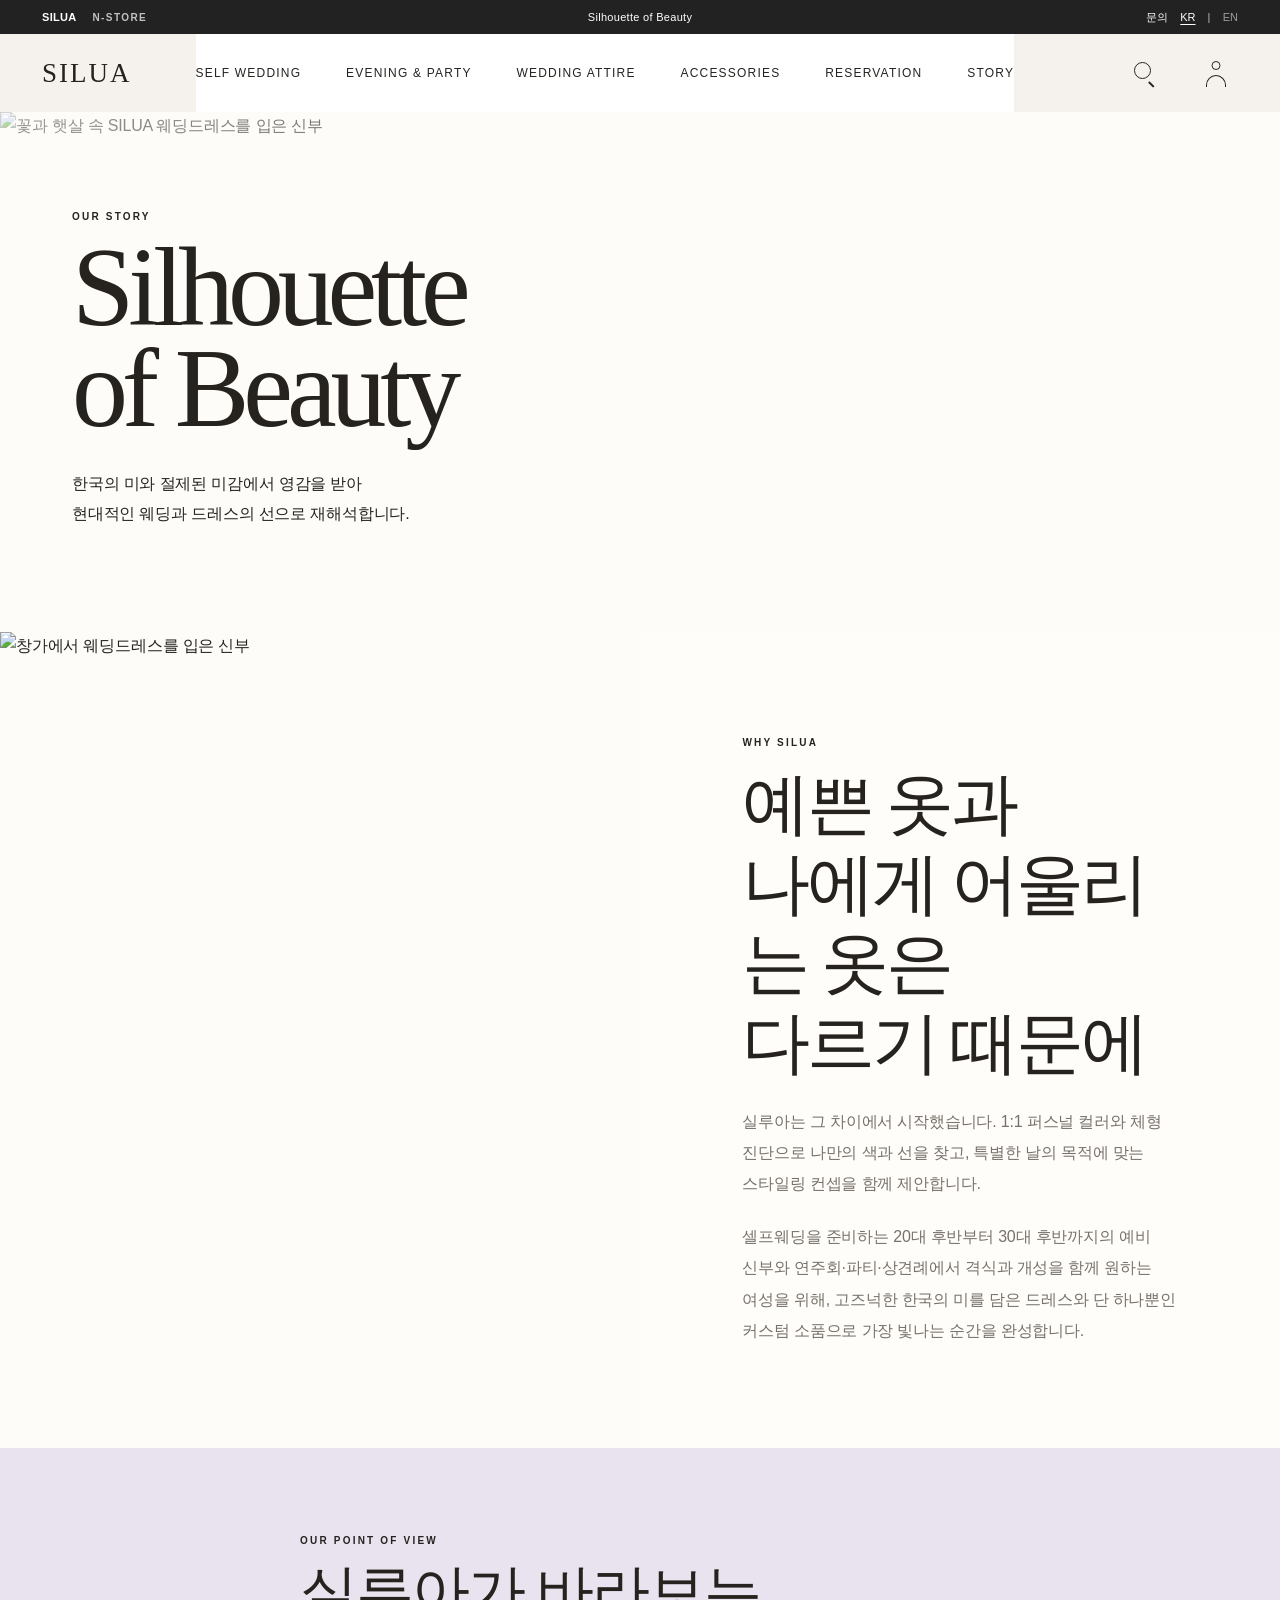
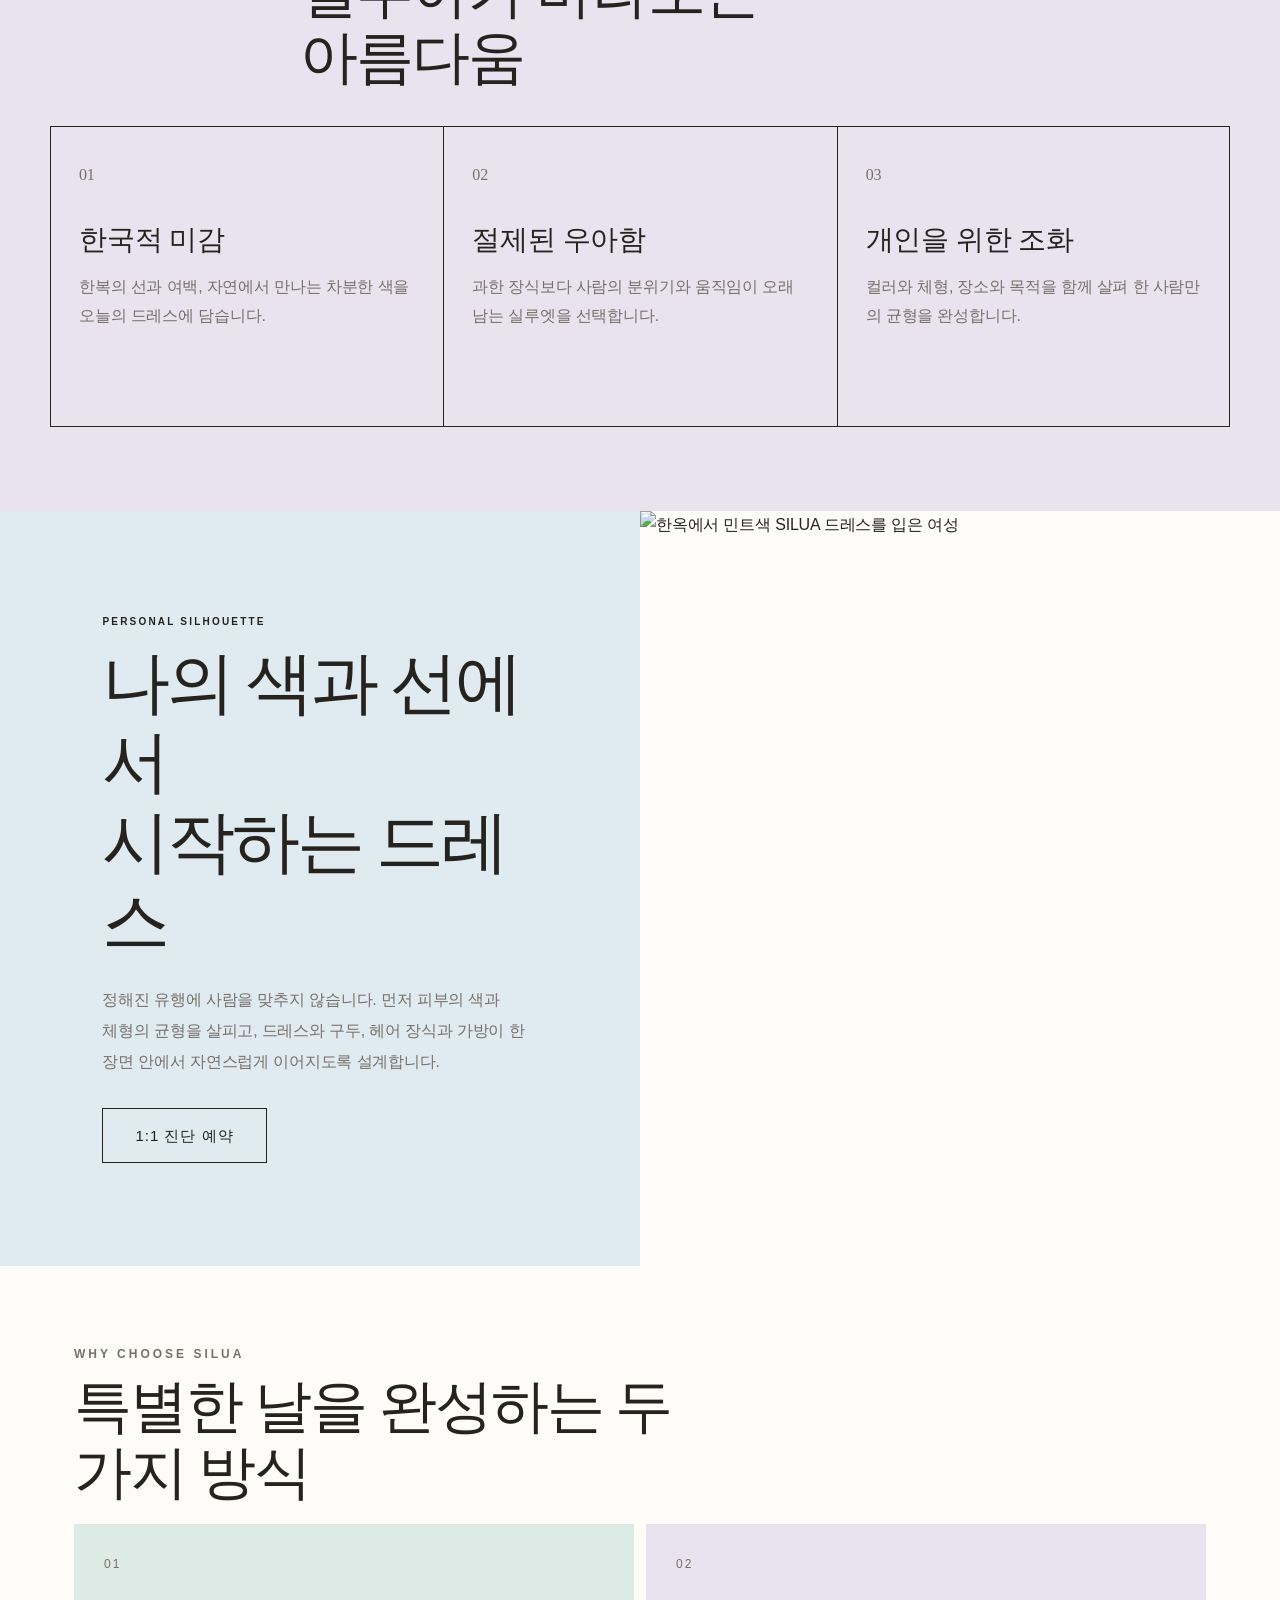
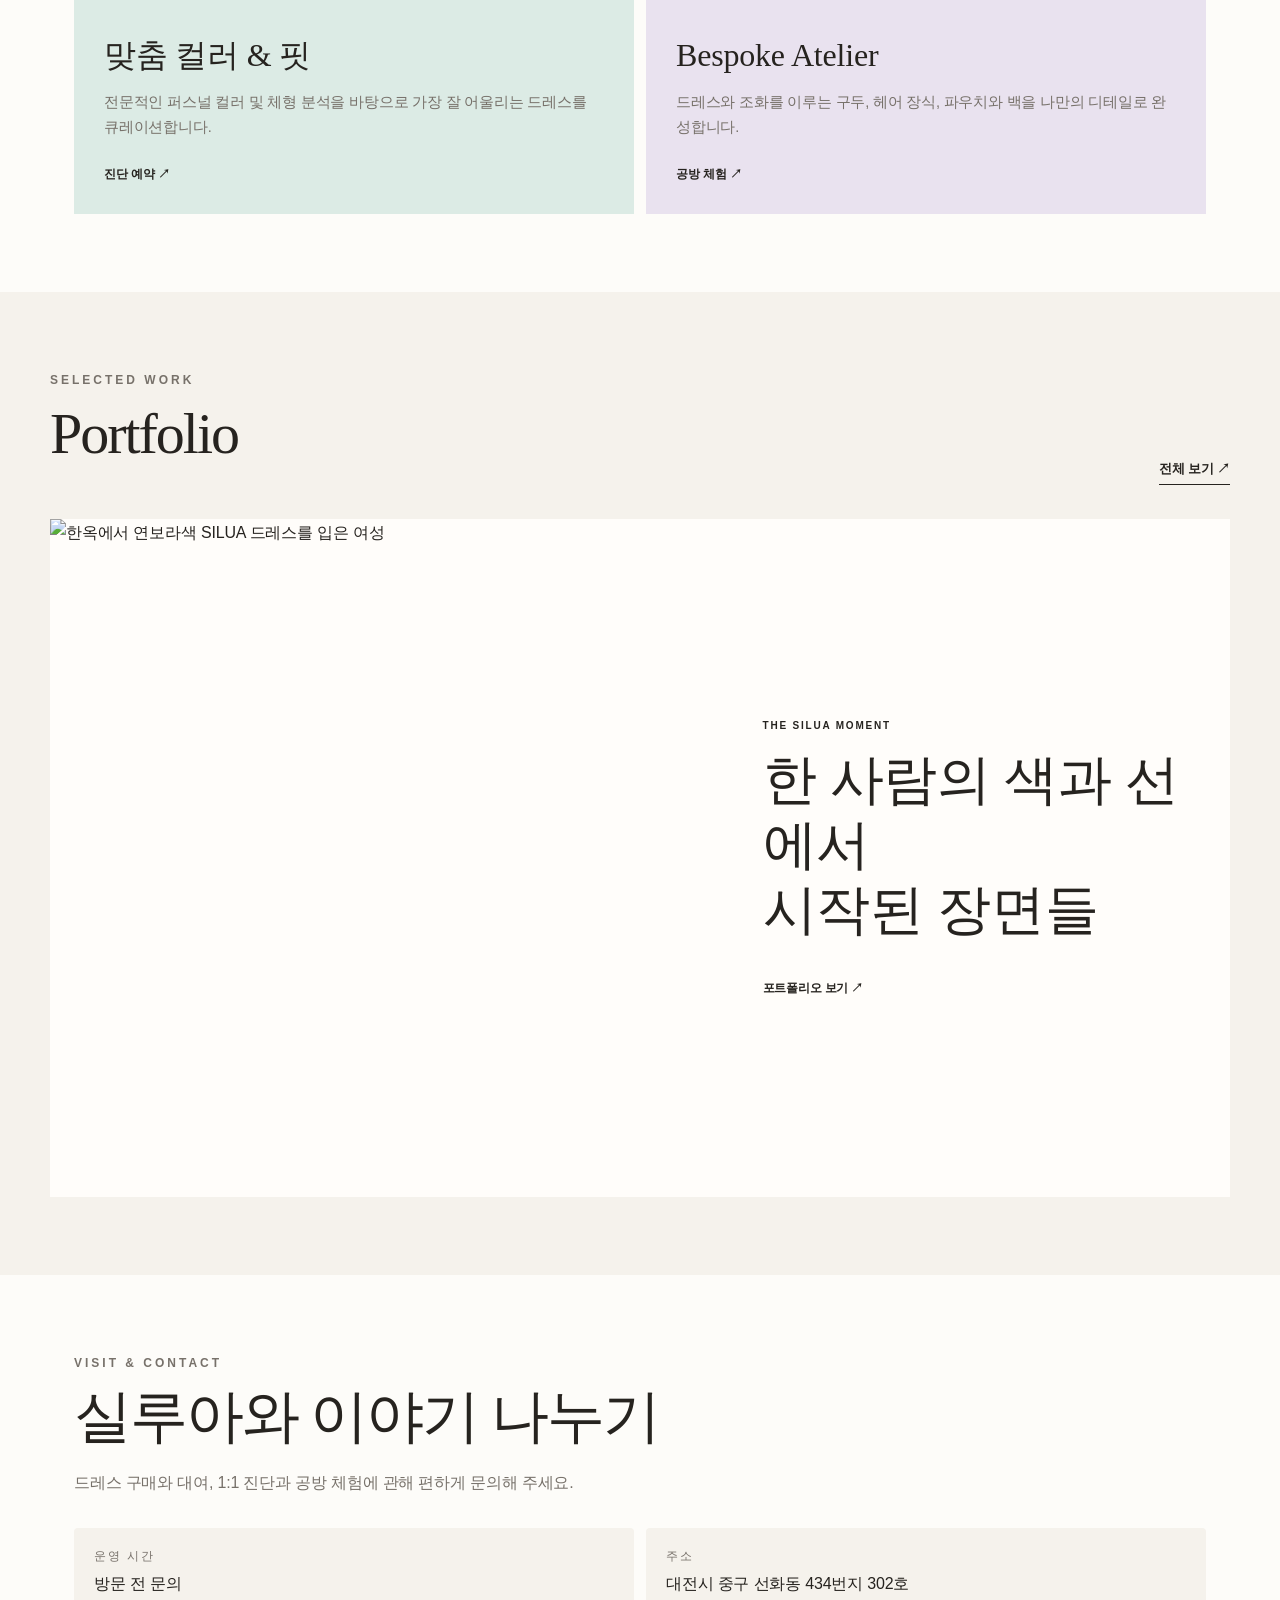
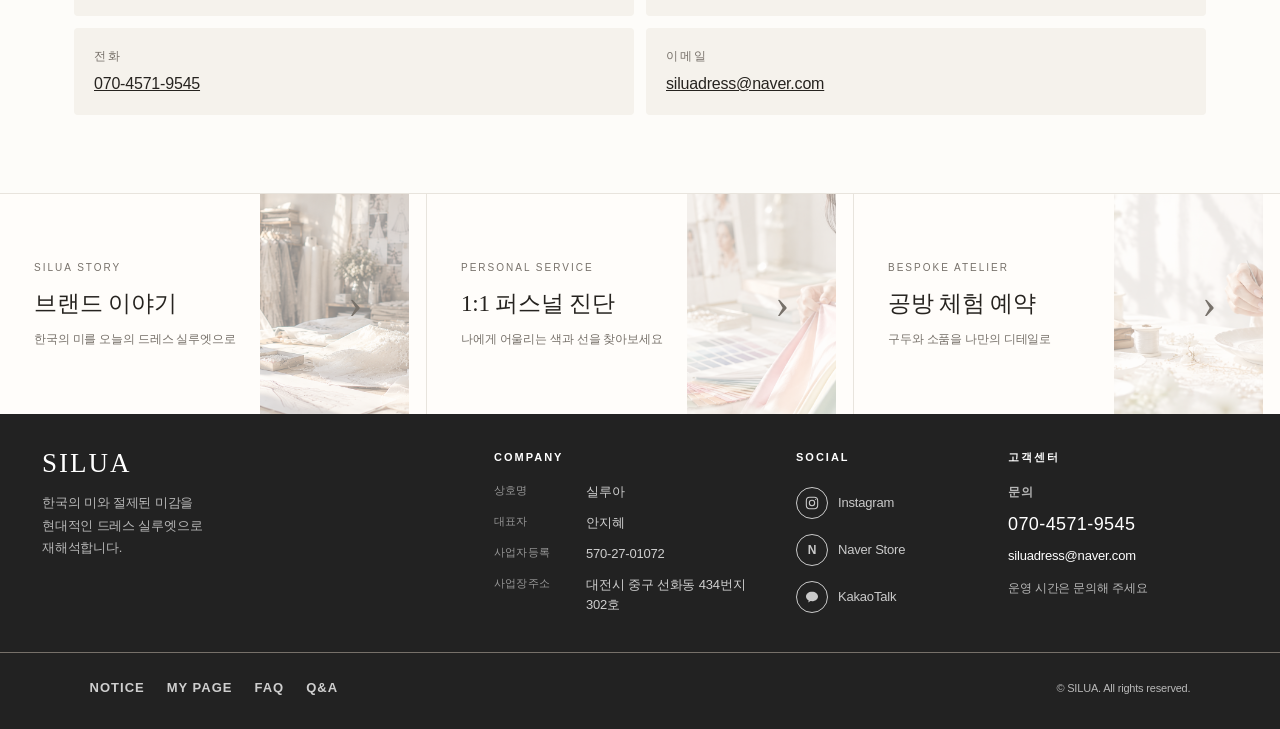
==== about.html @ fa82cbb5 "[정민지] 컬렉션 필터와 안내 이미지 추가" ====
<!DOCTYPE html>
<html lang="ko">
<head>
  <meta charset="UTF-8" />
  <meta name="viewport" content="width=device-width, initial-scale=1.0" />
  <title>브랜드 이야기 — SILUA</title>
  <meta name="description" content="한국의 미와 절제된 감각을 현대적 드레스 실루엣으로 재해석하는 SILUA의 이야기." />
  <link rel="icon" href="images/favicon.svg" type="image/svg+xml" />
  <link rel="stylesheet" href="style-renewal.css?v=20260918-collection-12" />
  <link rel="stylesheet" href="rich-content.css?v=20260826-rich-editor-1" />
</head>
<body class="about-page">
  <header class="site-header">
    <div class="top-header"><div class="brand-links"><span>SILUA</span><a href="https://smartstore.naver.com/silua" target="_blank" rel="noopener noreferrer" aria-label="SILUA 네이버 스마트스토어 새 창 열기">N-STORE</a></div><p class="top-notice">Silhouette of Beauty</p><div class="top-links"><a href="contact.html">NOTICE</a><button class="language-button" type="button" data-language="ko" aria-pressed="true">KR</button><span aria-hidden="true">|</span><button class="language-button" type="button" data-language="en" aria-pressed="false">EN</button></div></div>
    <nav class="gnb" aria-label="주요 메뉴"><button class="logo logo-menu-button" type="button" aria-label="홈으로 이동">SILUA</button><ul class="gnb-menu" id="primary-menu"><li><a href="products.html">COLLECTION</a></li><li><a href="about.html">STORY</a></li><li><a href="reservation.html#personal-color">PERSONAL FIT</a></li><li><a href="reservation.html#workshop">ATELIER</a></li><li><a href="portfolio.html">PORTFOLIO</a></li><li><a href="contact.html">CONTACT</a></li></ul><div class="gnb-icons"><button class="icon-button menu-button" type="button" aria-label="메뉴 열기" aria-controls="primary-menu" aria-expanded="false"><span></span><span></span><span></span></button><button class="icon-button user-button" type="button" aria-label="마이페이지"><span class="user-head"></span><span class="user-body"></span></button><button class="icon-button search-button" type="button" aria-label="제품 검색"><span></span></button></div></nav>
  </header>

  <main>
    <section class="about-hero">
      <img src="images/about-banner.webp" alt="꽃과 햇살 속 SILUA 웨딩드레스를 입은 신부" width="2068" height="760" fetchpriority="high" />
      <div class="about-hero-copy"><p class="eyebrow">OUR STORY</p><h1>Silhouette<br />of Beauty</h1><p>한국의 미와 절제된 미감에서 영감을 받아<br />현대적인 웨딩과 드레스의 선으로 재해석합니다.</p></div>
    </section>

    <section class="story-editorial story-origin">
      <figure><img src="images/about-story.webp" alt="창가에서 웨딩드레스를 입은 신부" width="1254" height="1254" /></figure>
      <div class="story-editorial-copy"><p class="eyebrow">WHY SILUA</p><h2>예쁜 옷과<br />나에게 어울리는 옷은<br />다르기 때문에</h2><p>실루아는 그 차이에서 시작했습니다. 1:1 퍼스널 컬러와 체형 진단으로 나만의 색과 선을 찾고, 특별한 날의 목적에 맞는 스타일링 컨셉을 함께 제안합니다.</p><p>셀프웨딩을 준비하는 20대 후반부터 30대 후반까지의 예비 신부와 연주회·파티·상견례에서 격식과 개성을 함께 원하는 여성을 위해, 고즈넉한 한국의 미를 담은 드레스와 단 하나뿐인 커스텀 소품으로 가장 빛나는 순간을 완성합니다.</p></div>
    </section>

    <section class="brand-values" aria-labelledby="values-title">
      <div class="section-heading"><p class="eyebrow">OUR POINT OF VIEW</p><h2 id="values-title">실루아가 바라보는 아름다움</h2></div>
      <div class="value-grid">
        <article><span>01</span><h3>한국적 미감</h3><p>한복의 선과 여백, 자연에서 만나는 차분한 색을 오늘의 드레스에 담습니다.</p></article>
        <article><span>02</span><h3>절제된 우아함</h3><p>과한 장식보다 사람의 분위기와 움직임이 오래 남는 실루엣을 선택합니다.</p></article>
        <article><span>03</span><h3>개인을 위한 조화</h3><p>컬러와 체형, 장소와 목적을 함께 살펴 한 사람만의 균형을 완성합니다.</p></article>
      </div>
    </section>

    <section class="story-editorial story-philosophy">
      <figure><img src="images/about-philosophy.webp" alt="한옥에서 민트색 SILUA 드레스를 입은 여성" width="1254" height="1254" /></figure>
      <div class="story-editorial-copy"><p class="eyebrow">PERSONAL SILHOUETTE</p><h2>나의 색과 선에서<br />시작하는 드레스</h2><p>정해진 유행에 사람을 맞추지 않습니다. 먼저 피부의 색과 체형의 균형을 살피고, 드레스와 구두, 헤어 장식과 가방이 한 장면 안에서 자연스럽게 이어지도록 설계합니다.</p><a class="btn ghost" href="reservation.html#personal-color">1:1 진단 예약</a></div>
    </section>

    <section class="section story-strengths" id="brand-strengths">
      <div class="section-heading"><p class="eyebrow">WHY CHOOSE SILUA</p><h2>특별한 날을 완성하는 두 가지 방식</h2></div>
      <div class="features">
        <a class="feature" href="reservation.html#personal-color"><p class="num">01</p><h3>맞춤 컬러 &amp; 핏</h3><p>전문적인 퍼스널 컬러 및 체형 분석을 바탕으로 가장 잘 어울리는 드레스를 큐레이션합니다.</p><span>진단 예약 ↗</span></a>
        <a class="feature" href="reservation.html#workshop"><p class="num">02</p><h3>Bespoke Atelier</h3><p>드레스와 조화를 이루는 구두, 헤어 장식, 파우치와 백을 나만의 디테일로 완성합니다.</p><span>공방 체험 ↗</span></a>
      </div>
    </section>

    <section class="section story-portfolio">
      <div class="section-heading inline-heading"><div><p class="eyebrow">SELECTED WORK</p><h2>Portfolio</h2></div><a class="line-link" href="portfolio.html">전체 보기 ↗</a></div>
      <a class="portfolio-teaser" href="portfolio.html"><figure><img src="images/about-keywords.webp" alt="한옥에서 연보라색 SILUA 드레스를 입은 여성" width="1254" height="1254" /></figure><div><p>THE SILUA MOMENT</p><h3>한 사람의 색과 선에서<br />시작된 장면들</h3><span>포트폴리오 보기 ↗</span></div></a>
    </section>

    <section class="section story-contact">
      <div class="section-heading"><p class="eyebrow">VISIT &amp; CONTACT</p><h2>실루아와 이야기 나누기</h2><p>드레스 구매와 대여, 1:1 진단과 공방 체험에 관해 편하게 문의해 주세요.</p></div>
      <div class="contact-list">
        <div class="contact-item story-hours"><p class="label">운영 시간</p><p class="value">방문 전 문의</p></div>
        <div class="contact-item story-address"><p class="label">주소</p><p class="value">대전시 중구 선화동 434번지 302호</p></div>
        <div class="contact-item story-phone"><p class="label">전화</p><p class="value"><a href="tel:07045719545">070-4571-9545</a></p></div>
        <div class="contact-item story-email"><p class="label">이메일</p><p class="value"><a href="mailto:siluadress@naver.com">siluadress@naver.com</a></p></div>
      </div>
    </section>
  </main>

  <footer class="footer" id="site-footer">
    <nav class="footer-banners" aria-label="빠른 안내"><a class="footer-banner" href="about.html"><span class="footer-banner-label">SILUA STORY</span><strong>브랜드 이야기</strong><span class="footer-banner-copy">한국의 미를 오늘의 드레스 실루엣으로</span></a><a class="footer-banner" href="reservation.html#personal-color"><span class="footer-banner-label">PERSONAL SERVICE</span><strong>1:1 퍼스널 진단</strong><span class="footer-banner-copy">나에게 어울리는 색과 선을 찾아보세요</span></a><a class="footer-banner" href="reservation.html#workshop"><span class="footer-banner-label">BESPOKE ATELIER</span><strong>공방 체험 예약</strong><span class="footer-banner-copy">구두와 소품을 나만의 디테일로</span></a></nav>
    <div class="footer-main"><div class="footer-brand"><p class="logo">SILUA</p><p class="footer-tagline">한국의 미와 절제된 미감을 현대적인 드레스 실루엣으로 재해석합니다.</p><div class="footer-socials"><a href="https://www.instagram.com/siluadress_official/" target="_blank" rel="noopener noreferrer"><span class="footer-social-icon">IG</span><span>@siluadress_official</span></a><a href="contact.html"><span class="footer-social-icon">K</span><span>KakaoTalk</span></a></div></div><div class="footer-customer"><h2>고객센터</h2><p class="footer-customer-title">문의</p><a class="footer-phone" href="tel:07045719545">070-4571-9545</a><a class="footer-email" href="mailto:siluadress@naver.com">siluadress@naver.com</a><p class="footer-hours">운영 시간은 문의해 주세요</p></div><div class="footer-company"><h2>COMPANY</h2><p class="biz">상호명: 실루아 · 대표자: 안지혜<br />사업자등록: 570-27-01072 · 사업장주소: 대전시 중구 선화동 434번지 302호</p></div></div>
    <div class="footer-bottom"><p>© SILUA. All rights reserved.</p></div>
  </footer>

  <script src="script-renewal.js?v=20260918-collection-12"></script>
</body>
</html>
---- style-renewal.css ----
/* ==========================================================
   ★ 브랜드 디자인 토큰 — 여기 값만 바꾸면 사이트 전체 톤이 바뀝니다
   (예: RE:STITCH → --bg:#F7F4EE; --ink:#111; --accent:#0E5A5A;)
   ========================================================== */
:root {
  --bg: #fdfcf9;        /* 따뜻한 아이보리 페이지 배경 */
  --surface: #f5f2ec;   /* 기존 콘셉트의 크림 아이보리 */
  --ink: #26231f;       /* 짙은 웜 차콜 */
  --ink-soft: #77716a;  /* 따뜻한 회갈색 보조 글자 */
  --accent: #26231f;    /* 기존 차콜 버튼·포인트 */
  --line: #e8e4dd;      /* 아이보리 계열 테두리 */
  --header-dark: #222;
  --header-light: #fff;
  --header-glass: rgba(245, 242, 236, .82);
  --header-hover: #9c7770;
  --hero-overlay: rgba(253, 252, 249, .54);
  --control-surface: rgba(38, 35, 31, .32);
  --control-muted: rgba(255, 255, 255, .48);
  --control-active: #fff;
  --mint: #dcebe5;
  --mint-deep: #bfd6cd;
  --lilac: #e9e2ef;
  --sky: #dfeaf1;
  --cream: #f3eee4;
  --blush: #eee2e2;
  --paper: #fffdfa;
  --shadow: rgba(38, 35, 31, .12);
  --font-main: "Pretendard", -apple-system, "Apple SD Gothic Neo", "Noto Sans KR", sans-serif;
  --font-display: Georgia, "Times New Roman", serif;

  --radius: 4px;
  --maxw: 1180px;
}

/* ===== 기본값 (모바일 우선 — 기본이 휴대폰 화면) ===== */
* { margin: 0; padding: 0; box-sizing: border-box; }
html { scroll-behavior: smooth; -webkit-text-size-adjust: 100%; }
body { overflow-x: clip; font-family: var(--font-main); color: var(--ink); background: var(--bg); line-height: 1.7; }
img { max-width: 100%; display: block; }
a { color: inherit; }
.sr-only { position: absolute; width: 1px; height: 1px; overflow: hidden; margin: -1px; padding: 0; border: 0; clip: rect(0, 0, 0, 0); white-space: nowrap; }

/* ===== 새 상단 메뉴 (모바일 우선) ===== */
.site-header { position: sticky; top: 0; z-index: 1000; width: 100%; background: transparent; }
.top-header { position: relative; height: 34px; padding: 0 20px; display: flex; align-items: center; justify-content: space-between; background: var(--header-dark); color: var(--header-light); font-size: 11px; letter-spacing: .3px; }
.brand-links,
.top-links { display: flex; align-items: center; }
.brand-links { gap: 16px; }
.brand-links,
.top-links { position: relative; z-index: 1; }
.top-notice { position: absolute; left: 50%; width: 34%; overflow: hidden; margin: 0; font-size: 9px; text-align: center; text-overflow: ellipsis; white-space: nowrap; transform: translateX(-50%); }
.brand-links span,
.brand-links a { display: inline-flex; align-items: center; font-weight: 600; }
.brand-links span { min-height: 34px; cursor: default; user-select: none; }
.brand-links a { min-height: 34px; padding: 0; border: 0; font-size: 10px; letter-spacing: 1.4px; text-decoration: none; opacity: .72; transition: opacity .2s ease; }
.brand-links a:hover,
.brand-links a:focus-visible { opacity: 1; }
.top-links { gap: 12px; }
.top-links a,
.language-button { transition: opacity .2s ease; }
.top-links a { text-decoration: none; }
.top-links a:hover,
.language-button:hover { opacity: .6; }
.top-links span { opacity: .7; }
.language-button { padding: 4px 0; border: 0; background: transparent; color: inherit; font: inherit; cursor: pointer; opacity: .55; }
.language-button[aria-pressed="true"] { opacity: 1; text-decoration: underline; text-underline-offset: 3px; }
.gnb { position: relative; height: 70px; padding: 0 20px; display: flex; align-items: center; background: var(--header-glass); border-bottom: 0; }
.logo { flex-shrink: 0; color: var(--ink); font-family: var(--font-display); font-size: 24px; font-weight: 500; letter-spacing: 2px; text-decoration: none; }
.logo-menu-button { padding: 0; border: 0; background: transparent; cursor: pointer; }
.gnb-menu { display: none; position: absolute; top: 100%; left: 0; right: 0; max-height: calc(100dvh - 104px); overflow-y: auto; margin: 0; padding: 8px 20px 18px; flex-direction: column; background: var(--header-light); border-bottom: 1px solid var(--line); list-style: none; }
.gnb-menu.open { display: flex; }
.gnb-menu li { white-space: nowrap; }
.gnb-menu a { display: flex; min-height: 44px; align-items: center; border-top: 1px solid var(--line); color: var(--ink); font-size: 12px; letter-spacing: 1.2px; text-decoration: none; }
.gnb-submenu { margin: 0; padding: 0 0 10px 16px; list-style: none; }
.gnb-submenu a { min-height: 38px; border-top: 0; color: var(--ink-soft); font-size: 11px; }
.gnb-submenu-section { margin-top: 5px; color: var(--ink); font-size: 11px; font-weight: 600; }
.gnb-submenu-section > a { color: var(--ink); font-weight: 600; }
.gnb-submenu-detail a { min-height: 32px; padding-left: 12px; font-size: 10px; }
.gnb-icons { flex-shrink: 0; margin-left: auto; display: flex; align-items: center; gap: 4px; }
.icon-button { position: relative; display: block; width: 44px; height: 44px; padding: 0; border: 0; background: transparent; color: var(--ink); cursor: pointer; }
.search-button { order: 1; }
.user-button { order: 2; }
.menu-button { order: 3; }
.menu-button { display: flex; flex-direction: column; justify-content: center; align-items: center; gap: 5px; }
.menu-button span { display: block; width: 27px; height: 1.5px; background: var(--ink); }
.user-button::before { content: ""; position: absolute; inset: 4px; border-radius: 50%; background: var(--surface); opacity: 0; transform: scale(.72); transition: opacity .25s ease, transform .25s ease; }
.user-button:hover::before,
.user-button:focus-visible::before { opacity: 1; transform: scale(1); }
.user-head { position: absolute; top: 10px; left: 50%; z-index: 1; width: 9px; height: 9px; transform: translateX(-50%); border: 1.5px solid var(--ink); border-radius: 50%; }
.user-body { position: absolute; bottom: 8px; left: 50%; z-index: 1; width: 20px; height: 12px; transform: translateX(-50%); border: 1.5px solid var(--ink); border-bottom: 0; border-radius: 12px 12px 0 0; }
.search-button span { position: absolute; top: 11px; left: 10px; width: 17px; height: 17px; border: 1.5px solid var(--ink); border-radius: 50%; }
.search-button span::after { content: ""; position: absolute; right: -6px; bottom: -4px; width: 7px; height: 1.5px; background: var(--ink); transform: rotate(45deg); transform-origin: left center; }

/* ===== 전체 제품 검색 ===== */
.search-dialog { width: min(100%, 720px); height: 100dvh; max-height: none; margin: 0 0 0 auto; padding: 0; border: 0; background: var(--bg); color: var(--ink); }
.search-dialog::backdrop { background: var(--control-surface); backdrop-filter: blur(4px); }
.search-dialog-card { min-height: 100%; padding: 28px 22px 42px; }
.search-dialog-header { display: flex; align-items: flex-start; justify-content: space-between; gap: 20px; }
.search-dialog-header p { color: var(--ink-soft); font-size: 10px; letter-spacing: 2px; }
.search-dialog-header h2 { margin-top: 3px; font-family: var(--font-display); font-size: 29px; font-weight: 500; }
.search-dialog-close { display: grid; width: 44px; height: 44px; padding: 0; border: 1px solid var(--line); border-radius: 50%; background: transparent; color: var(--ink); font-size: 28px; cursor: pointer; place-items: center; }
.search-field { position: relative; display: block; margin-top: 34px; }
.search-field input { width: 100%; height: 58px; padding: 0 52px 0 2px; border: 0; border-bottom: 1px solid var(--ink); outline: 0; background: transparent; color: var(--ink); font: inherit; font-size: 16px; }
.search-field > span:last-child { position: absolute; top: 17px; right: 12px; width: 18px; height: 18px; border: 1.5px solid var(--ink); border-radius: 50%; pointer-events: none; }
.search-field > span:last-child::after { content: ""; position: absolute; right: -6px; bottom: -4px; width: 7px; height: 1.5px; background: var(--ink); transform: rotate(45deg); transform-origin: left center; }
.search-status { margin-top: 18px; color: var(--ink-soft); font-size: 13px; }
.search-results { margin-top: 12px; border-top: 1px solid var(--line); }
.search-result { display: grid; min-height: 96px; grid-template-columns: 72px minmax(0, 1fr); align-items: center; gap: 16px; padding: 12px 2px; border-bottom: 1px solid var(--line); text-decoration: none; }
.search-result-image { display: block; width: 72px; aspect-ratio: 1; overflow: hidden; background: var(--surface); }
.search-result-image img { width: 100%; height: 100%; object-fit: cover; }
.search-result-copy { display: flex; min-width: 0; flex-direction: column; }
.search-result-copy strong { overflow: hidden; font-size: 15px; text-overflow: ellipsis; white-space: nowrap; }
.search-result-copy span { margin-top: 3px; color: var(--ink-soft); font-size: 12px; }

/* ===== 회원 로그인·회원가입 ===== */
.member-dialog { width: min(calc(100% - 28px), 480px); max-height: calc(100dvh - 28px); margin: auto; padding: 0; border: 0; background: var(--bg); color: var(--ink); box-shadow: 0 24px 80px var(--control-surface); }
.member-dialog::backdrop { background: var(--control-surface); backdrop-filter: blur(4px); }
.member-dialog-card { padding: 26px 22px 30px; }
.member-dialog-header { display: flex; align-items: flex-start; justify-content: space-between; gap: 20px; }
.member-dialog-header p { color: var(--ink-soft); font-size: 10px; letter-spacing: 2px; }
.member-dialog-header h2 { margin-top: 3px; font-family: var(--font-display); font-size: 29px; font-weight: 500; }
.member-dialog-close { display: grid; width: 44px; height: 44px; padding: 0; border: 1px solid var(--line); border-radius: 50%; background: transparent; color: var(--ink); font-size: 28px; cursor: pointer; place-items: center; }
.member-tabs { display: grid; margin-top: 26px; grid-template-columns: 1fr 1fr; border-bottom: 1px solid var(--line); }
.member-tabs button { min-height: 48px; border: 0; border-bottom: 2px solid transparent; background: transparent; color: var(--ink-soft); font: inherit; cursor: pointer; }
.member-tabs button[aria-selected="true"] { border-bottom-color: var(--ink); color: var(--ink); font-weight: 700; }
.member-form { margin-top: 24px; }
.member-form label { display: flex; flex-direction: column; gap: 6px; margin-top: 15px; }
.member-form label span { color: var(--ink-soft); font-size: 12px; }
.member-form input { width: 100%; height: 50px; padding: 0 12px; border: 1px solid var(--line); border-radius: 0; background: var(--bg); color: var(--ink); font: inherit; }
.member-form .btn { width: 100%; min-height: 52px; margin-top: 24px; border-radius: 0; }
.member-form-status { margin-top: 13px; color: var(--ink-soft); font-size: 12px; }

/* ===== 히어로: 일정 간격으로 교체되는 페이드 슬라이드 ===== */
.hero { position: relative; min-height: calc(100svh - 34px); margin-top: -70px; overflow: hidden; background: var(--surface); display: flex; align-items: center; justify-content: flex-start; padding: 48px 22px; text-align: left; isolation: isolate; }
.hero::after { content: ""; position: absolute; inset: 0; z-index: -1; background: var(--hero-overlay); pointer-events: none; }
.hero-slides { position: absolute; inset: 0; z-index: -2; }
.hero-slide { position: absolute; inset: 0; margin: 0; opacity: 0; transition: opacity 1s ease; }
.hero-slide.is-active { opacity: 1; }
.hero-slide img { width: 100%; height: 100%; margin: 0; object-fit: cover; }
.hero-copy { position: relative; z-index: 1; width: 100%; display: flex; flex-direction: column; align-items: flex-start; gap: 16px; }
.hero-pagination { position: absolute; bottom: 0; left: 50%; z-index: 2; display: flex; align-items: center; gap: 7px; padding: 0; background: transparent; transform: translate(-50%, 50%); }
.hero-indicator { width: 57px; height: 12px; padding: 0; border: 0; border-radius: 0; background: var(--control-muted); cursor: pointer; transition: background .3s ease; }
.hero-indicator.is-active { background: var(--ink); }
.hero-indicator:focus-visible { outline: 2px solid var(--ink); outline-offset: 4px; }
.hero .eyebrow { font-size: 12px; letter-spacing: 3px; color: var(--ink-soft); text-transform: uppercase; }
.hero h1 { width: 100%; max-width: 100%; overflow-wrap: break-word; font-family: var(--font-display); font-size: clamp(23px, 4.5vw, 40px); line-height: 1.35; letter-spacing: 1px; word-break: keep-all; }
.hero-title-line { display: block; }
.hero-title-line + .hero-title-line { margin-top: 7px; }
.hero h1.is-changing { animation: hero-copy-reveal .7s ease both; }
.hero p { width: 100%; max-width: 560px; overflow-wrap: anywhere; color: var(--ink-soft); }

/* ===== 홈 카테고리: 이미지 + 제목 + 짧은 소개 ===== */
.home-transition { display: grid; min-height: 180px; padding: 0 22px; grid-template-columns: minmax(24px, 1fr) auto minmax(24px, 1fr); align-items: center; gap: 20px; background: var(--bg); }
.home-transition::before,
.home-transition::after { content: ""; width: 100%; max-width: 240px; border-top: 1px solid var(--line); }
.home-transition::before { justify-self: end; }
.home-transition::after { justify-self: start; }
.home-transition p { margin: 0; font-family: var(--font-display); font-size: clamp(37.5px, 10.5vw, 54px); font-weight: 500; letter-spacing: 7px; line-height: 1; text-align: center; }
.home-categories { display: grid; grid-template-columns: repeat(3, minmax(0, 1fr)); background: var(--bg); }
.home-category { min-width: 0; color: var(--ink); text-align: center; text-decoration: none; }
.home-category figure { aspect-ratio: 4 / 5; margin: 0; overflow: hidden; background: var(--surface); }
.home-category img { width: 100%; height: 100%; object-fit: contain; transition: transform .6s ease; }
.home-category:hover img { transform: scale(1.025); }
.home-category-copy { padding: 14px 4px 26px; }
.home-category h2 { margin: 0; overflow-wrap: anywhere; font-family: var(--font-display); font-size: clamp(12px, 3.8vw, 17px); font-weight: 400; line-height: 1.35; letter-spacing: 0; }
.home-category p { margin-top: 5px; color: var(--ink-soft); font-size: 11px; line-height: 1.45; }
.home-category span { display: inline-block; margin-top: 12px; font-size: 10px; }

/* ===== 홈 인기상품: 운영 제품 데이터를 페이지 단위로 표시 ===== */
.popular-products { width: min(100%, 1480px); margin: 0 auto; padding: 58px 24px 68px; }
.popular-products h2 { margin: 0 0 24px; font-size: clamp(24px, 6vw, 34px); line-height: 1.3; }
.popular-product-grid { display: grid; grid-template-columns: 1fr; gap: 28px 18px; }
.popular-product-card { min-width: 0; color: var(--ink); text-decoration: none; }
.popular-product-image { position: relative; aspect-ratio: 1 / 1; overflow: hidden; background: var(--surface); }
.popular-product-image img { width: 100%; height: 100%; object-fit: cover; transition: transform .5s ease; }
.popular-product-card:hover .popular-product-image img { transform: scale(1.025); }
.popular-zoom { position: absolute; right: 12px; bottom: 12px; width: 50px; height: 50px; border-radius: 50%; background: var(--control-surface); }
.popular-zoom::before { content: ""; position: absolute; top: 14px; left: 14px; width: 15px; height: 15px; border: 2px solid var(--control-active); border-radius: 50%; }
.popular-zoom::after { content: ""; position: absolute; top: 30px; left: 30px; width: 9px; height: 2px; background: var(--control-active); transform: rotate(45deg); transform-origin: left center; }
.popular-product-label { overflow: hidden; margin-top: 10px; color: var(--ink-soft); font-size: 13px; text-overflow: ellipsis; white-space: nowrap; }
.popular-product-card h3 { overflow: hidden; margin: 1px 0 0; font-size: 16px; font-weight: 500; text-overflow: ellipsis; white-space: nowrap; }
.popular-product-price { margin-top: 3px; font-size: 18px; font-weight: 800; }
.popular-product-action { display: flex; min-height: 48px; align-items: center; justify-content: center; margin-top: 22px; background: var(--accent); color: var(--bg); font-size: 14px; font-weight: 700; }
.popular-pagination { display: flex; align-items: center; justify-content: center; gap: 18px; margin-top: 20px; }
.popular-pagination p { min-width: 58px; color: var(--ink-soft); text-align: center; }
.popular-page-button { width: 48px; height: 48px; border: 1px solid var(--line); border-radius: var(--radius); background: transparent; color: var(--ink); font-size: 30px; line-height: 1; cursor: pointer; }
.popular-page-button:disabled { cursor: default; opacity: .3; }
.popular-page-button:focus-visible { outline: 2px solid var(--ink); outline-offset: 3px; }

/* ===== 큰 이미지 중심의 3열 상품 그리드 ===== */
.editorial-products { width: 100%; background: var(--bg); }
.editorial-products > h2 { margin: 0; padding: 58px 24px 24px; font-size: clamp(24px, 6vw, 34px); line-height: 1.3; }
.editorial-product-grid { display: grid; grid-template-columns: 1fr; }
.editorial-product-card { min-width: 0; color: var(--ink); text-decoration: none; }
.editorial-product-card figure { aspect-ratio: 4 / 5; margin: 0; overflow: hidden; background: var(--surface); }
.editorial-product-card img { width: 100%; height: 100%; object-fit: cover; transition: transform .6s ease; }
.editorial-product-card:hover img { transform: scale(1.02); }
.editorial-product-copy { padding: 13px 24px 30px; }
.editorial-product-copy h3 { overflow: hidden; margin: 0; color: var(--ink-soft); font-size: 16px; font-weight: 400; line-height: 1.45; text-overflow: ellipsis; white-space: nowrap; }
.editorial-product-copy p { margin: 7px 0 0; color: var(--ink); font-size: 20px; font-weight: 700; line-height: 1.35; }
.btn { display: inline-block; border: 0; background: var(--accent); color: var(--bg); padding: 14px 32px; border-radius: 999px; font: inherit; font-size: 15px; letter-spacing: 1px; text-decoration: none; cursor: pointer; }
.btn.ghost { background: transparent; color: var(--ink); border: 1px solid var(--ink); }

/* ===== 공통 섹션 ===== */
.section { max-width: var(--maxw); margin: 0 auto; padding: 56px 22px; }
.section .eyebrow { font-size: 12px; letter-spacing: 3px; color: var(--ink-soft); text-transform: uppercase; margin-bottom: 6px; }
.section h2 { font-family: var(--font-display); font-size: clamp(22px, 6vw, 32px); margin-bottom: 18px; }
.section h3 { font-size: clamp(16px, 4.5vw, 20px); margin: 20px 0 8px; }
.lead { font-size: clamp(15px, 4vw, 18px); color: var(--ink-soft); max-width: 640px; }
.story-intro-copy .lead + .lead { margin-top: 14px; }
.story-intro-copy .lead { font-size: clamp(14px, 1.1vw, 16px); line-height: 1.9; }

/* ===== 페이지 머리(서브페이지 상단) ===== */
.page-head { background: var(--surface); text-align: center; padding: 64px 22px 48px; }
.page-head h1 { font-family: var(--font-display); font-size: clamp(26px, 7vw, 44px); }
.page-head p { color: var(--ink-soft); margin-top: 8px; }
/* 소개 배너: 모바일에서는 사진 아래에 문구를 배치해 가독성을 지킵니다. */
.page-head.about-banner { position: relative; padding: 0 0 32px; overflow: hidden; }
.about-banner-image { display: block; width: 100%; height: 240px; object-fit: cover; object-position: 75% center; }
.about-banner h1 { margin: 24px 22px 0; }
.about-banner p { margin: 8px 22px 0; word-break: keep-all; overflow-wrap: anywhere; }
@media (min-width: 720px) {
  .page-head.about-banner { min-height: 360px; padding: clamp(72px, 10vw, 160px) 7%; text-align: left; }
  .about-banner-image { position: absolute; inset: 0; height: 100%; object-position: center; }
  .about-banner h1, .about-banner p { position: relative; max-width: 43%; margin-left: 0; margin-right: 0; }
  .about-banner h1 { margin-top: 0; }
  .about-banner p { color: var(--ink); }
}

/* ===== 강점 3가지 / 특징 ===== */
.features { display: grid; grid-template-columns: 1fr; gap: 16px; }
.feature { background: var(--surface); border-radius: var(--radius); padding: 22px; }
.feature .num { font-size: 12px; letter-spacing: 2px; color: var(--ink-soft); }
.feature h3 { margin: 6px 0 8px; }
.feature p { color: var(--ink-soft); font-size: 14.5px; }

/* ===== 제품(룩) 카드 ===== */
.grid { display: grid; grid-template-columns: repeat(2, 1fr); gap: 14px; }
.card { text-decoration: none; }
.card-img { aspect-ratio: 3/4; background: var(--surface); border-radius: var(--radius); margin-bottom: 10px; overflow: hidden; }
.card-img img { width: 100%; height: 100%; object-fit: cover; }
.card .k { font-size: 11px; letter-spacing: 2px; color: var(--ink-soft); text-transform: uppercase; }
.card h3 { font-size: 15px; margin: 2px 0 4px; }
.card p { font-size: 13px; color: var(--ink-soft); }
.card .price { margin-top: 5px; color: var(--ink); font-weight: 700; }
.catalog-empty { grid-column: 1 / -1; padding: 54px 20px; color: var(--ink-soft); text-align: center; }

/* ===== 액세서리 전용 화면 ===== */
.accessory-head .eyebrow,
.reservation-head .eyebrow { color: var(--ink-soft); font-size: 10px; letter-spacing: 3px; }
.accessory-tabs { display: flex; align-items: center; justify-content: center; gap: 6px; margin-top: 24px; }
.accessory-tabs a { display: inline-flex; min-height: 44px; align-items: center; padding: 0 18px; border: 1px solid var(--line); border-radius: 999px; color: var(--ink-soft); font-size: 13px; text-decoration: none; }
.accessory-tabs a.is-active { border-color: var(--ink); background: var(--ink); color: var(--bg); }
.accessory-catalog { min-height: 380px; }

/* ===== 공방 체험·퍼스널 컬러 예약 ===== */
.reservation-section { padding: 68px 22px; scroll-margin-top: 104px; }
.reservation-section + .reservation-section { border-top: 1px solid var(--line); background: var(--surface); }
.reservation-intro { max-width: var(--maxw); margin: 0 auto 30px; }
.reservation-intro .eyebrow { margin-bottom: 5px; color: var(--ink-soft); font-size: 10px; letter-spacing: 3px; }
.reservation-intro h2 { font-family: var(--font-display); font-size: clamp(28px, 8vw, 44px); font-weight: 500; }
.reservation-intro > p:last-child { max-width: 600px; margin-top: 7px; color: var(--ink-soft); }
.workshop-options { display: grid; max-width: var(--maxw); margin: 0 auto; grid-template-columns: 1fr; gap: 10px; }
.workshop-options button { display: grid; min-height: 128px; grid-template-columns: 38px minmax(0, 1fr); align-content: center; column-gap: 12px; padding: 22px; border: 1px solid var(--line); background: var(--bg); color: var(--ink); text-align: left; cursor: pointer; }
.workshop-options button > span { grid-row: 1 / 3; color: var(--ink-soft); font-family: var(--font-display); }
.workshop-options strong { font-size: 18px; }
.workshop-options small { margin-top: 4px; color: var(--ink-soft); font-size: 12px; line-height: 1.6; }
.workshop-options button.is-active { border-color: var(--ink); box-shadow: inset 4px 0 0 var(--ink); }
.reservation-form { display: grid; max-width: var(--maxw); margin: 28px auto 0; grid-template-columns: 1fr; gap: 16px; padding: 24px; background: var(--bg); border: 1px solid var(--line); }
.personal-color-section .reservation-form { background: var(--header-light); }
.reservation-form label { display: flex; min-width: 0; flex-direction: column; gap: 6px; }
.reservation-form label > span { color: var(--ink-soft); font-size: 12px; }
.reservation-form input,
.reservation-form select { width: 100%; min-height: 48px; padding: 0 12px; border: 1px solid var(--line); border-radius: 0; background: var(--bg); color: var(--ink); font: inherit; }
.reservation-form .reservation-native-date { position: absolute; width: 1px; height: 1px; overflow: hidden; opacity: 0; pointer-events: none; }
.reservation-date-button { width: 100%; min-height: 48px; padding: 0 12px; border: 1px solid var(--line); background: var(--bg); color: var(--ink); font: inherit; text-align: left; cursor: pointer; }
.reservation-date-button::after { content: "▣"; float: right; color: var(--ink-soft); }
.reservation-submit { width: 100%; min-height: 50px; border-radius: 0; }
.reservation-result { grid-column: 1 / -1; color: var(--ink-soft); font-size: 13px; }

/* 제품 상세형(큰 이미지+설명 교차) */
.look { display: grid; grid-template-columns: 1fr; gap: 18px; margin: 36px 0; }
.look-img { aspect-ratio: 3/4; background: var(--surface); border-radius: var(--radius); overflow: hidden; }
.look-img img { width: 100%; height: 100%; object-fit: cover; }
.look .k { font-size: 11px; letter-spacing: 2px; color: var(--ink-soft); text-transform: uppercase; }
.look h3 { font-size: clamp(18px, 5vw, 24px); margin: 4px 0 8px; }
.look p { color: var(--ink-soft); }
.tags { margin-top: 10px; display: flex; flex-wrap: wrap; gap: 6px; }
.tags span { font-size: 11.5px; border: 1px solid var(--line); border-radius: 999px; padding: 4px 10px; color: var(--ink-soft); }

/* ===== 제품 상세페이지 =====
   브랜드 담당자가 편집기에서 만든 상세 내용은 아래 공통 클래스에 맞춰 표시됩니다.
   학생은 이 영역의 CSS를 바꿔 브랜드에 맞는 제품 상세 UI를 디자인하세요. */
.product-hero { display: grid; grid-template-columns: 1fr; gap: 28px; }
.product-hero-gallery { min-width: 0; }
.product-hero-carousel { position: relative; min-width: 0; }
.product-carousel-viewport { overflow: hidden; border-radius: var(--radius); touch-action: pan-y; }
.product-carousel-track { display: flex; transition: transform .42s cubic-bezier(.22, .7, .25, 1); will-change: transform; }
.product-hero-image { flex: 0 0 100%; min-width: 100%; min-height: 320px; aspect-ratio: 4/5; margin: 0; background: var(--surface); overflow: hidden; }
.product-hero-image img { width: 100%; height: 100%; object-fit: cover; }
.product-image-placeholder { aspect-ratio: 3/4; }
.product-carousel-button { position: absolute; top: 50%; z-index: 2; display: grid; width: 44px; height: 44px; padding: 0; border: 1px solid rgba(255,255,255,.55); border-radius: 50%; background: rgba(20,20,20,.72); color: #fff; font-size: 20px; line-height: 1; place-items: center; transform: translateY(-50%); cursor: pointer; backdrop-filter: blur(8px); }
.product-carousel-button:hover { background: rgba(20,20,20,.92); }
.product-carousel-button:focus-visible,
.product-carousel-dot:focus-visible { outline: 3px solid var(--accent); outline-offset: 3px; }
.product-carousel-button.previous { left: 12px; }
.product-carousel-button.next { right: 12px; }
.product-carousel-footer { display: flex; align-items: center; justify-content: space-between; gap: 16px; min-height: 34px; padding-top: 10px; }
.product-carousel-count { flex: 0 0 auto; margin: 0; color: var(--ink-soft); font-size: 12px; font-variant-numeric: tabular-nums; }
.product-carousel-dots { display: flex; overflow-x: auto; align-items: center; justify-content: flex-end; gap: 8px; max-width: 75%; padding: 5px 2px; scrollbar-width: none; }
.product-carousel-dots::-webkit-scrollbar { display: none; }
.product-carousel-dot { flex: 0 0 auto; width: 8px; height: 8px; padding: 0; border: 0; border-radius: 50%; background: var(--line); cursor: pointer; transition: width .2s ease, background .2s ease; }
.product-carousel-dot[aria-current="true"] { width: 24px; border-radius: 999px; background: var(--ink); }
.product-info .k { font-size: 11px; letter-spacing: 2px; color: var(--ink-soft); text-transform: uppercase; }
.product-info h1 { font-family: var(--font-display); font-size: clamp(28px, 8vw, 48px); line-height: 1.2; margin: 8px 0 14px; }
.product-summary { color: var(--ink-soft); font-size: 16px; }
.product-price { font-size: 20px; font-weight: 800; margin-top: 18px; }
.product-actions { display: grid; grid-template-columns: 1fr; gap: 10px; margin-top: 24px; }
.product-buy { width: 100%; margin: 0; text-align: center; }
.product-rental { border: 1px solid var(--ink); background: transparent; color: var(--ink); }
.purchase-dialog { width: min(calc(100% - 32px), 520px); max-height: calc(100dvh - 32px); margin: auto; padding: 0; border: 0; border-radius: var(--radius); background: var(--bg); color: var(--ink); box-shadow: 0 24px 80px rgba(0,0,0,.28); }
.purchase-dialog::backdrop { background: rgba(15,15,15,.58); backdrop-filter: blur(4px); }
.purchase-dialog-card { padding: 24px; }
.purchase-dialog-header { display: flex; align-items: flex-start; justify-content: space-between; gap: 20px; }
.purchase-dialog-eyebrow { color: var(--ink-soft); font-size: 11px; letter-spacing: 2px; }
.purchase-dialog-header h2 { margin-top: 4px; font-family: var(--font-display); font-size: 25px; line-height: 1.25; }
.purchase-dialog-close { display: grid; width: 42px; height: 42px; padding: 0; border: 1px solid var(--line); border-radius: 50%; background: transparent; color: var(--ink); font-size: 25px; line-height: 1; place-items: center; cursor: pointer; }
.purchase-dialog-product { margin-top: 24px; font-weight: 800; }
.purchase-dialog-content { overflow-wrap: anywhere; margin-top: 10px; padding: 18px; border-radius: var(--radius); background: var(--surface); color: var(--ink-soft); line-height: 1.8; white-space: pre-wrap; }
.purchase-dialog-actions { margin-top: 20px; text-align: right; }
.purchase-dialog-actions .btn { min-width: 112px; }

/* ===== 대여 기간 선택 달력: 모바일에서는 화면 아래에서 열립니다. ===== */
.rental-calendar-dialog { width: min(100%, 560px); max-height: calc(100dvh - 18px); margin: auto auto 0; padding: 0; overflow: visible; border: 0; border-radius: 26px 26px 0 0; background: var(--header-light); color: var(--ink); box-shadow: 0 24px 80px var(--control-surface); }
.rental-calendar-dialog::backdrop { background: var(--control-surface); backdrop-filter: blur(5px); }
.rental-calendar-card { position: relative; padding: 14px 18px 20px; }
.rental-calendar-handle { display: block; width: 52px; height: 5px; margin: 0 auto 18px; border-radius: 10px; background: var(--line); }
.rental-calendar-close-form { position: absolute; top: 20px; right: 16px; }
.rental-calendar-close { display: grid; width: 36px; height: 36px; padding: 0; border: 0; background: transparent; color: var(--ink-soft); font-size: 25px; line-height: 1; cursor: pointer; place-items: center; }
.rental-calendar-close:focus-visible { outline: 1px solid var(--line); outline-offset: 0; border-radius: 50%; background: var(--surface); }
.rental-calendar-header { display: grid; grid-template-columns: 44px minmax(0, 1fr) 44px; align-items: center; gap: 8px; padding: 0 34px; }
.rental-calendar-header h2 { margin: 0; font-family: var(--font-main); font-size: 21px; font-weight: 700; line-height: 1.3; text-align: center; text-decoration: underline; text-underline-offset: 5px; }
.rental-calendar-nav { width: 44px; height: 44px; padding: 0; border: 0; background: transparent; color: var(--ink); font-size: 34px; line-height: 1; cursor: pointer; }
.rental-calendar-weekdays,
.rental-calendar-days { display: grid; grid-template-columns: repeat(7, minmax(0, 1fr)); }
.rental-calendar-weekdays { margin-top: 20px; color: var(--ink-soft); font-size: 11px; font-weight: 600; text-align: center; }
.rental-calendar-weekdays span { padding: 8px 0; }
.rental-calendar-days { margin-top: 4px; }
.rental-calendar-day { position: relative; min-width: 0; aspect-ratio: 1; padding: 0; border: 0; border-radius: 0; background: transparent; color: var(--ink); font-size: 14px; cursor: pointer; }
.rental-calendar-day:hover:not(:disabled),
.rental-calendar-day:focus-visible { z-index: 1; outline: 1px solid var(--accent); outline-offset: -3px; border-radius: 12px; }
.rental-calendar-day.is-in-range { background: var(--surface); }
.rental-calendar-day.is-start,
.rental-calendar-day.is-end { z-index: 1; border-radius: 12px; background: var(--accent); color: var(--header-light); font-weight: 700; box-shadow: 0 7px 18px var(--control-surface); }
.rental-calendar-day.is-outside,
.rental-calendar-day.is-past { color: var(--ink-soft); opacity: .28; cursor: default; }
.rental-calendar-hint { min-height: 24px; margin-top: 12px; color: var(--ink-soft); font-size: 12px; text-align: center; }
.rental-calendar-confirm { width: 100%; min-height: 56px; margin-top: 12px; padding: 12px 18px; border: 0; border-radius: 16px; background: var(--accent); color: var(--header-light); font-size: 15px; font-weight: 700; cursor: pointer; }
.rental-calendar-confirm:disabled { opacity: .35; cursor: not-allowed; }
.rental-selection-summary { margin-top: 12px; color: var(--ink-soft); font-size: 13px; font-weight: 600; }
body:has(.rental-calendar-dialog[open]) { overflow: hidden; }
.product-story { padding: 24px 0 64px; }
.product-block { width: min(calc(100% - 44px), var(--maxw)); margin: 0 auto 54px; }
.product-rich-text { max-width: 760px; }
.product-rich-text h2,
.product-block-copy h2,
.product-highlight h2 { font-family: var(--font-display); font-size: clamp(23px, 6vw, 36px); line-height: 1.3; margin-bottom: 16px; }
.product-rich-text h3,
.product-block-copy h3 { font-size: clamp(18px, 5vw, 25px); margin: 30px 0 10px; }
.product-rich-text p,
.product-block-copy p,
.product-highlight p { margin: 0 0 16px; color: var(--ink-soft); }
.product-rich-text ul,
.product-rich-text ol,
.product-block-copy ul,
.product-block-copy ol { margin: 0 0 20px 22px; color: var(--ink-soft); }
.product-rich-text blockquote,
.product-block-copy blockquote { border-left: 3px solid var(--accent); padding-left: 18px; margin: 24px 0; font-size: 18px; }
.product-rich-text img,
.product-block-copy img { width: 100%; border-radius: var(--radius); margin: 24px 0; }
.product-rich-text figure { margin: 24px 0; }
.product-rich-text figcaption { margin-top: 8px; color: var(--ink-soft); font-size: 12px; text-align: center; }
.product-rich-text iframe,
.product-rich-text video { display: block; width: 100%; margin: 30px 0; border: 0; border-radius: var(--radius); background: #111; }
.product-rich-text iframe { aspect-ratio: 16 / 9; }
.product-rich-text video { height: auto; }
.product-full-image { width: min(calc(100% - 24px), 1320px); }
.product-full-image img { width: 100%; max-height: 900px; object-fit: cover; border-radius: var(--radius); }
.product-full-image figcaption { color: var(--ink-soft); font-size: 13px; margin-top: 8px; text-align: center; }
.product-image-text { display: grid; grid-template-columns: 1fr; gap: 24px; align-items: center; }
.product-block-image { min-height: 280px; background: var(--surface); border-radius: var(--radius); overflow: hidden; }
.product-block-image:empty { display: none; }
.product-block-image img { width: 100%; height: 100%; max-height: 720px; object-fit: cover; }
.product-gallery { display: grid; grid-template-columns: 1fr; gap: 12px; }
.product-gallery figure { min-height: 240px; background: var(--surface); border-radius: var(--radius); overflow: hidden; }
.product-gallery img { width: 100%; height: 100%; max-height: 760px; object-fit: cover; }
.product-highlight { background: var(--surface); padding: 38px 24px; border-radius: var(--radius); text-align: center; }
.product-highlight > :last-child { margin-bottom: 0; }
.product-detail-switcher { padding: 12px 0 64px; }
.product-detail-tabs { display: grid; width: min(calc(100% - 44px), var(--maxw)); margin: 0 auto; grid-template-columns: repeat(2, minmax(0, 1fr)); border-bottom: 1px solid var(--line); }
.product-detail-tab { min-height: 56px; padding: 0 14px; border: 0; border-bottom: 2px solid transparent; background: transparent; color: var(--ink-soft); font: inherit; font-size: 13px; cursor: pointer; }
.product-detail-tab[aria-selected="true"] { border-bottom-color: var(--ink); color: var(--ink); font-weight: 700; }
.product-detail-tab:hover,
.product-detail-tab:focus-visible { color: var(--ink); }
.product-detail-panel[hidden] { display: none; }
.product-review-empty,
.product-description-empty { width: min(calc(100% - 44px), 760px); margin: 0 auto; padding: 72px 20px; text-align: center; }
.product-review-empty .eyebrow { color: var(--ink-soft); font-size: 10px; letter-spacing: 2px; }
.product-review-empty h2 { margin-top: 10px; font-family: var(--font-display); font-size: clamp(25px, 7vw, 38px); font-weight: 500; }
.product-review-empty p,
.product-description-empty { color: var(--ink-soft); line-height: 1.8; }
.product-back { text-align: center; padding-top: 0; }

/* ===== 포트폴리오 =====
   관리자 편집기에서 만든 한 페이지가 이 영역에 표시됩니다.
   학생은 아래 스타일을 브랜드 디자인에 맞게 자유롭게 바꿀 수 있습니다. */
.portfolio-content { max-width: 860px; margin: 0 auto; overflow-wrap: anywhere; }
.portfolio-content > :first-child { margin-top: 0; }
.portfolio-content > :last-child { margin-bottom: 0; }
.portfolio-content h2 { margin: 48px 0 18px; font-family: var(--font-display); font-size: clamp(25px, 6vw, 42px); line-height: 1.25; }
.portfolio-content h3 { margin: 36px 0 13px; font-size: clamp(19px, 4.5vw, 27px); line-height: 1.35; }
.portfolio-content h4 { margin: 30px 0 10px; font-size: 18px; }
.portfolio-content p { margin: 0 0 20px; color: var(--ink-soft); }
.portfolio-content strong { color: var(--ink); }
.portfolio-content ul,
.portfolio-content ol { margin: 0 0 24px 24px; color: var(--ink-soft); }
.portfolio-content li + li { margin-top: 7px; }
.portfolio-content blockquote { margin: 34px 0; padding: 6px 0 6px 20px; border-left: 3px solid var(--accent); font-size: clamp(18px, 4vw, 24px); }
.portfolio-content blockquote p { color: var(--ink); }
.portfolio-content a { text-underline-offset: 3px; }
.portfolio-content hr { margin: 52px 0; border: 0; border-top: 1px solid var(--line); }
.portfolio-content img { width: 100%; height: auto; margin: 30px 0; border-radius: var(--radius); }
.portfolio-content figure { margin: 34px 0; }
.portfolio-content figure img { margin: 0; }
.portfolio-content figcaption { margin-top: 9px; color: var(--ink-soft); font-size: 12px; text-align: center; }
.portfolio-content iframe,
.portfolio-content video { display: block; width: 100%; margin: 36px 0; border: 0; border-radius: var(--radius); background: #111; }
.portfolio-content iframe { aspect-ratio: 16 / 9; }
.portfolio-content video { height: auto; }
.portfolio-content.is-empty { min-height: 220px; display: grid; place-items: center; text-align: center; }
.portfolio-status { color: var(--ink-soft); font-size: 14px; }

/* 기존 사례형 UI를 사용하고 싶은 학생 팀을 위한 선택 스타일 */
.case { border-top: 1px solid var(--line); padding: 28px 0; }
.case .k { font-size: 12px; letter-spacing: 2px; color: var(--ink-soft); }
.case h3 { margin: 6px 0 8px; }
.case p { color: var(--ink-soft); }

/* ===== 문의 ===== */
.contact-list { display: grid; grid-template-columns: 1fr; gap: 12px; margin-top: 8px; }
.contact-item { background: var(--surface); border-radius: var(--radius); padding: 18px 20px; }
.contact-item .label { font-size: 12px; letter-spacing: 2px; color: var(--ink-soft); text-transform: uppercase; }
.contact-item .value { margin-top: 4px; overflow-wrap: anywhere; font-size: 16px; word-break: keep-all; }

/* ===== 푸터 (배너·SNS·고객센터·사업자 정보) ===== */
.footer { border-top: 1px solid var(--line); background: var(--header-dark); color: var(--header-light); font-size: 13px; text-align: left; }
.footer-banners { display: flex; flex-direction: column; gap: 1px; overflow: hidden; padding: 0; background: var(--line); color: var(--ink); }
.footer-banner { position: relative; display: flex; width: 100%; min-height: 132px; padding: 24px 25% 24px 22px; flex: none; flex-direction: column; justify-content: center; overflow: hidden; background: var(--bg); color: inherit; text-decoration: none; transition: background .25s ease; isolation: isolate; }
.footer-banner::before { content: "›"; position: absolute; top: 50%; right: 20px; z-index: 2; color: var(--ink-soft); font-family: var(--font-display); font-size: 34px; line-height: 1; transform: translateY(-50%); }
.footer-banner::after { content: ""; position: absolute; top: 0; right: 8%; bottom: 0; z-index: -1; width: 34%; background-position: center; background-repeat: no-repeat; background-size: cover; opacity: .5; transition: opacity .25s ease, transform .35s ease; }
.footer-banner:nth-child(1)::after { background-image: url("images/footer-brand-story.png"); }
.footer-banner:nth-child(2)::after { background-image: url("images/footer-personal-color.png"); }
.footer-banner:nth-child(3)::after { background-image: url("images/footer-workshop.png"); }
.footer-banner:hover,
.footer-banner:focus-visible { background: var(--surface); }
.footer-banner:hover::after,
.footer-banner:focus-visible::after { opacity: .68; transform: scale(1.03); }
.footer-banner-label { color: var(--ink-soft); font-size: 10px; letter-spacing: 2px; }
.footer-banner strong { margin-top: 8px; font-family: var(--font-display); font-size: 23px; font-weight: 500; }
.footer-banner-copy { margin-top: 5px; color: var(--ink-soft); font-size: 12px; }
.footer-main { display: grid; grid-template-columns: 1fr; gap: 0; padding: 18px 22px; }
.footer-main > * { min-width: 0; padding: 26px 0; }
.footer-main > * + * { border-top: 1px solid var(--ink-soft); }
.footer .logo { color: var(--header-light); font-family: var(--font-display); font-size: 25px; font-weight: 500; letter-spacing: 4px; }
.footer-tagline { max-width: 460px; margin-top: 13px; line-height: 1.72; opacity: .68; }
.footer-socials { display: flex; flex-direction: column; align-items: flex-start; gap: 5px; margin-top: 2px; }
.footer-socials a { display: inline-flex; min-height: 42px; align-items: center; gap: 10px; color: var(--header-light); text-decoration: none; opacity: .76; transition: opacity .2s ease; }
.footer-socials a:hover,
.footer-socials a:focus-visible { opacity: 1; }
.footer-social-icon { display: grid; width: 32px; height: 32px; flex: 0 0 32px; border: 1px solid currentColor; border-radius: 50%; place-items: center; }
.footer-social-icon svg { width: 16px; height: 16px; fill: none; stroke: currentColor; stroke-linecap: round; stroke-linejoin: round; stroke-width: 1.6; }
.footer-social-icon.is-naver { font-size: 12px; font-weight: 800; }
.footer-social-icon.is-kakao svg { fill: currentColor; stroke: none; }
.footer-channels h2,
.footer-customer h2,
.footer-company h2 { margin: 0 0 15px; font-size: 11px; font-weight: 600; letter-spacing: 2px; }
.footer-customer-title { margin-bottom: 7px; font-size: 12px; font-weight: 600; letter-spacing: 1px; opacity: .68; }
.footer-phone,
.footer-email { display: block; width: fit-content; max-width: 100%; margin-top: 5px; color: var(--header-light); overflow-wrap: anywhere; text-decoration: none; }
.footer-phone { font-size: 18px; letter-spacing: .4px; }
.footer-hours { margin-top: 11px; font-size: 12px; opacity: .68; }
.footer-customer-links { display: flex; flex-wrap: wrap; align-items: center; gap: 10px 22px; margin: 0; }
.footer-customer-links a { display: inline-flex; min-height: 34px; align-items: center; color: var(--header-light); font-size: 13px; font-weight: 600; letter-spacing: 1px; text-decoration: none; text-transform: uppercase; opacity: .78; }
.footer-customer-links a:hover,
.footer-customer-links a:focus-visible { opacity: 1; text-decoration: underline; text-underline-offset: 4px; }
.footer .biz { display: flex; margin: 0; flex-direction: column; gap: 11px; line-height: 1.55; }
.footer .biz > span { display: grid; grid-template-columns: 82px minmax(0, 1fr); gap: 10px; }
.footer .biz strong { font-size: 11px; font-weight: 500; letter-spacing: .2px; opacity: .52; }
.footer .biz > span > span { min-width: 0; overflow-wrap: anywhere; opacity: .78; }
.footer-bottom { display: flex; padding: 18px 22px 24px; flex-direction: column; gap: 12px; border-top: 1px solid var(--ink-soft); font-size: 11px; }
.footer-bottom > p { opacity: .68; }

/* ===== 고객센터 · 마이페이지 ===== */
.customer-page,
.mypage { min-height: 60vh; }
.customer-head .eyebrow { color: var(--ink-soft); font-size: 10px; letter-spacing: 3px; }
.customer-tabs { display: flex; flex-wrap: wrap; justify-content: center; gap: 10px; margin-top: 26px; }
.customer-tab { display: inline-flex; min-height: 44px; align-items: center; padding: 0 20px; border: 1px solid var(--line); border-radius: 999px; background: transparent; color: var(--ink-soft); font: inherit; font-size: 13px; cursor: pointer; }
.customer-tab[aria-selected="true"] { border-color: var(--ink); background: var(--ink); color: var(--bg); font-weight: 700; }
.customer-section { padding: 68px 22px; scroll-margin-top: 104px; }
.customer-section.is-revealing { animation: customer-section-reveal .72s cubic-bezier(.22, 1, .36, 1) both; }
.customer-section + .customer-section { border-top: 1px solid var(--line); background: var(--surface); }
.customer-content,
.customer-form { max-width: var(--maxw); margin-right: auto; margin-left: auto; }
.faq-list { border-top: 1px solid var(--line); }
.faq-list details { border-bottom: 1px solid var(--line); }
.faq-list summary { min-height: 60px; padding: 19px 38px 19px 2px; cursor: pointer; font-weight: 600; list-style: none; }
.faq-list summary::-webkit-details-marker { display: none; }
.faq-list summary::after { content: "+"; float: right; margin-right: -30px; font-size: 20px; font-weight: 400; }
.faq-list details[open] summary::after { content: "−"; }
.faq-list details p { padding: 0 2px 22px; color: var(--ink-soft); line-height: 1.8; }
.customer-form { display: grid; grid-template-columns: 1fr; gap: 16px; padding: 24px; border: 1px solid var(--line); background: var(--bg); }
.customer-form label { display: flex; min-width: 0; flex-direction: column; gap: 6px; }
.customer-form label > span { color: var(--ink-soft); font-size: 12px; }
.customer-form input,
.customer-form select,
.customer-form textarea { width: 100%; min-height: 48px; padding: 11px 12px; border: 1px solid var(--line); border-radius: 0; background: var(--bg); color: var(--ink); font: inherit; }
.customer-form textarea { min-height: 150px; resize: vertical; }
.customer-submit { width: 100%; min-height: 50px; border-radius: 0; }
.customer-form-note { color: var(--ink-soft); font-size: 12px; line-height: 1.7; }
.mypage-head { display: flex; flex-wrap: wrap; align-items: end; justify-content: space-between; gap: 18px; }
.mypage-head h1 { font-family: var(--font-display); font-size: clamp(34px, 8vw, 64px); font-weight: 500; }
.mypage-logout { min-height: 44px; padding: 0 18px; border: 1px solid var(--line); background: transparent; color: var(--ink); font: inherit; cursor: pointer; }
.mypage-actions { display: flex; flex-wrap: wrap; justify-content: flex-end; gap: 8px; }
.mypage-withdraw { min-height: 44px; padding: 0 18px; border: 1px solid var(--line); background: transparent; color: var(--ink-soft); font: inherit; cursor: pointer; }
.mypage-withdraw:hover,
.mypage-withdraw:focus-visible { border-color: var(--ink); color: var(--ink); }
.mypage-grid { display: grid; grid-template-columns: 1fr; gap: 18px; margin-top: 34px; }
.mypage-card { min-width: 0; padding: 24px; border: 1px solid var(--line); background: var(--surface); }
.mypage-card h2 { font-size: 17px; }
.mypage-empty { margin-top: 24px; color: var(--ink-soft); line-height: 1.8; }
.mypage-card .btn { margin-top: 20px; }
.mypage-member-email { margin-top: 12px; color: var(--ink-soft); overflow-wrap: anywhere; }
.mypage-support-links { display: flex; gap: 18px; margin-top: 22px; }
.mypage-support-links a { color: var(--ink); text-underline-offset: 4px; }
.recent-products { display: grid; grid-template-columns: repeat(2, minmax(0, 1fr)); gap: 14px; margin-top: 20px; }
.recent-product { color: var(--ink); text-decoration: none; }
.recent-product figure { overflow: hidden; aspect-ratio: 3 / 4; background: var(--bg); }
.recent-product img { width: 100%; height: 100%; object-fit: cover; }
.recent-product strong { display: block; margin-top: 9px; overflow: hidden; font-size: 12px; font-weight: 600; text-overflow: ellipsis; white-space: nowrap; }

/* ===== 큰 화면(태블릿/PC) — 720px 이상 ===== */
@media (min-width: 720px) {
  .top-notice { width: 50%; font-size: 11px; }
  .home-transition { min-height: 300px; padding-right: max(32px, 7vw); padding-left: max(32px, 7vw); gap: 34px; }
  .home-categories { grid-template-columns: repeat(3, minmax(0, 1fr)); }
  .home-category figure { aspect-ratio: 3 / 4; }
  .home-category-copy { padding: 26px 18px 46px; }
  .home-category h2 { font-size: clamp(25px, 4vw, 32px); letter-spacing: 1px; }
  .home-category p { font-size: 15px; }
  .home-category span { margin-top: 19px; font-size: 13px; }
  .popular-product-grid { grid-template-columns: repeat(2, minmax(0, 1fr)); }
  .editorial-product-grid { grid-template-columns: repeat(3, minmax(0, 1fr)); }
  .editorial-product-card figure { aspect-ratio: 3 / 4; }
  .section { padding: 80px 24px; }
  .features { grid-template-columns: repeat(3, 1fr); }
  .story-strengths .features { grid-template-columns: 1fr; }
  .story-strengths .feature > p:last-child { font-size: clamp(12px, 1.2vw, 13px); white-space: nowrap; }
  .grid { grid-template-columns: repeat(auto-fill, minmax(230px, 1fr)); gap: 22px; }
  .workshop-options { grid-template-columns: repeat(3, minmax(0, 1fr)); }
  .reservation-form { grid-template-columns: repeat(2, minmax(0, 1fr)); padding: 30px; }
  .reservation-submit { align-self: end; }
  .customer-form { grid-template-columns: repeat(2, minmax(0, 1fr)); padding: 30px; }
  .customer-question,
  .customer-submit,
  .customer-form-note { grid-column: 1 / -1; }
  .look { grid-template-columns: 1fr 1fr; align-items: center; gap: 40px; }
  .look.reverse .look-img { order: 2; }
  .product-hero { grid-template-columns: minmax(0, 1.2fr) minmax(280px, .8fr); align-items: start; gap: 52px; }
  .product-info { position: sticky; top: 100px; padding-top: 20px; }
  .product-block { margin-bottom: 90px; }
  .product-image-text { grid-template-columns: 1fr 1fr; gap: 64px; }
  .product-image-text.reverse .product-block-image { order: 2; }
  .product-image-text.reverse .product-block-copy { order: 1; }
  .product-gallery.columns-2 { grid-template-columns: repeat(2, 1fr); }
  .product-gallery.columns-3 { grid-template-columns: repeat(3, 1fr); }
  .product-highlight { padding: 64px; }
  .contact-list { grid-template-columns: repeat(2, 1fr); }
  .story-contact .contact-list { grid-template-columns: repeat(auto-fit, minmax(180px, 1fr)); }
  .story-contact .contact-list { grid-template-columns: repeat(2, minmax(0, 1fr)); }
  .story-email .value { white-space: nowrap; }
  .rental-calendar-dialog { margin: auto; border-radius: 26px; }
  .rental-calendar-card { padding: 16px 30px 28px; }
  .footer-banner { min-height: 158px; padding: 30px 38% 30px max(32px, 14vw); }
  .footer-banner::before { right: max(32px, 5vw); font-size: 42px; }
  .footer-banner::after { right: 12%; width: 26%; }
  .footer-main { grid-template-columns: repeat(2, minmax(0, 1fr)); column-gap: 54px; padding: 34px max(32px, 7vw); }
  .footer-main > * { padding: 28px 0; }
  .footer-brand { grid-column: 1 / -1; }
  .footer-main > .footer-channels { border-top: 1px solid var(--ink-soft); }
  .footer-bottom { padding: 18px max(32px, 7vw) 24px; flex-direction: row; align-items: center; justify-content: space-between; gap: 28px; }
  .mypage-grid { grid-template-columns: minmax(0, 1.6fr) minmax(260px, .8fr); }
  .recent-products { grid-template-columns: repeat(4, minmax(0, 1fr)); }
}

@media (min-width: 1100px) {
  .footer-main { grid-template-columns: minmax(250px, 1fr) minmax(230px, 270px) minmax(150px, 180px) minmax(210px, 230px); gap: clamp(22px, 2.5vw, 38px); padding-top: 58px; padding-bottom: 58px; }
  .footer-main > * { padding: 0; border-top: 0; }
  .footer-brand { grid-column: auto; }
  .footer-main > .footer-channels { border-top: 0; }
}

/* PC는 브라우저 확대나 터치 지원 여부와 관계없이 삼선 메뉴를 사용하지 않습니다. */
html.desktop-device .menu-button { display: none; }
html.desktop-device .gnb { background: transparent; transition: background-color .22s ease, backdrop-filter .22s ease; }
html.desktop-device .gnb.is-menu-open,
html.desktop-device .catalog-header-visible .gnb { background: rgba(245, 242, 236, .94); backdrop-filter: blur(12px); }

/* 데스크톱: 큰 SILUA에 커서를 올리면 메뉴가 왼쪽부터 차례로 나타납니다. */
@media (min-width: 901px), (min-width: 720px) and (hover: hover) and (pointer: fine) {
  .top-header { padding: 0 24px; }
  .gnb { height: 78px; padding: 0 24px; background: transparent; transition: background-color .22s ease, backdrop-filter .22s ease; }
  .gnb.is-menu-open,
  .catalog-header-visible .gnb { background: rgba(245, 242, 236, .94); backdrop-filter: blur(12px); }
  .hero { margin-top: -78px; padding-inline: 7vw; }
  .hero-copy { max-width: 540px; }
  .popular-product-grid { grid-template-columns: repeat(auto-fit, minmax(220px, 1fr)); }
  .logo { font-size: 27px; }
  .menu-button { display: none; }
  .gnb-menu { position: static; display: none; overflow: visible; margin-left: clamp(38px, 5vw, 84px); padding: 0; flex-direction: row; gap: clamp(26px, 3.5vw, 58px); background: transparent; border: 0; }
  .gnb-menu.open { display: flex; }
  .catalog-header-visible .gnb-menu { display: flex; }
  .gnb-menu > li { position: relative; }
  .gnb-menu.open > li { opacity: 0; transform: translateX(-10px); animation: gnb-item-reveal .36s ease forwards; }
  .gnb-menu.open > li:nth-child(2) { animation-delay: .07s; }
  .gnb-menu.open > li:nth-child(3) { animation-delay: .14s; }
  .gnb-menu.open > li:nth-child(4) { animation-delay: .21s; }
  .gnb-menu.open > li:nth-child(5) { animation-delay: .28s; }
  .gnb-menu.open > li:nth-child(6) { animation-delay: .35s; }
  .gnb-menu > li > a { position: relative; min-height: 78px; border: 0; font-size: clamp(10px, 1vw, 12px); transition: color .25s ease; }
  .gnb-menu > li > a:hover { color: var(--header-hover); }
  .gnb-menu > li > a::after { content: ""; position: absolute; left: 0; bottom: 20px; width: 0; height: 1px; background: var(--header-hover); transition: width .25s ease; }
  .gnb-menu > li > a:hover::after,
  .gnb-menu > li > a:focus-visible::after { width: 100%; }
  .gnb-submenu { position: absolute; top: 66px; left: 0; z-index: 2; display: none; min-width: 150px; padding: 12px 16px; background: var(--header-light); border: 1px solid var(--line); }
  .reservation-submenu { min-width: 190px; }
  .gnb-menu > li:hover .gnb-submenu,
  .gnb-menu > li:focus-within .gnb-submenu { display: block; }
  .gnb-submenu a { min-height: 34px; border: 0; font-size: 11px; transition: color .2s ease; }
  .gnb-submenu a:hover,
  .gnb-submenu a:focus-visible { color: var(--header-hover); }
  .gnb-icons { gap: clamp(20px, 2vw, 36px); }
}

@keyframes gnb-item-reveal {
  to { opacity: 1; transform: translateX(0); }
}

@keyframes customer-section-reveal {
  from { opacity: .12; filter: blur(2px); transform: translateY(38px); }
  to { opacity: 1; filter: blur(0); transform: translateY(0); }
}

@keyframes hero-copy-reveal {
  from { opacity: 0; transform: translateY(10px); }
  to { opacity: 1; transform: translateY(0); }
}

@media (min-width: 1200px) {
  .top-header,
  .gnb { padding-right: 42px; padding-left: 42px; }
}

/* 브라우저 확대 때문에 폭이 좁아진 PC에서도 카테고리를 한 줄로 유지합니다. */
@media (min-width: 720px) and (max-width: 900px) and (hover: hover) and (pointer: fine) {
  .gnb { padding-right: 12px; padding-left: 12px; }
  .logo { font-size: 22px; }
  .gnb-menu { margin-left: 14px; gap: 12px; }
  .gnb-menu > li > a { font-size: 9px; letter-spacing: .5px; }
  .gnb-icons { gap: 18px; }
  .icon-button { width: 38px; }
}

@media (prefers-reduced-motion: reduce) {
  .product-carousel-track { transition: none; }
  .hero-slide,
  .home-category img { transition: none; }
  .gnb-menu.open > li { opacity: 1; transform: none; animation: none; }
  .customer-section.is-revealing { animation: none; }
}

/* ==========================================================
   SILUA 브랜드 리뉴얼 2026
   작성서의 파스텔 컬러와 맞춤 서비스 흐름을 공통 화면에 반영합니다.
   ========================================================== */
body { background: var(--bg); letter-spacing: -.012em; }
body::selection { background: var(--mint-deep); color: var(--ink); }
button, input, select, textarea { font: inherit; }
:focus-visible { outline: 2px solid var(--accent); outline-offset: 4px; }
.eyebrow { color: var(--accent); font-size: 10px; font-weight: 700; letter-spacing: .22em; text-transform: uppercase; }
.line-link { display: inline-flex; align-items: center; gap: 10px; padding-bottom: 4px; border-bottom: 1px solid currentColor; color: var(--ink); font-size: 13px; font-weight: 700; text-decoration: none; }
.line-link span { transition: transform .25s ease; }
.line-link:hover span { transform: translate(3px, -3px); }
.section-heading { max-width: 680px; }
.section-heading h2 { margin-top: 10px; font-family: var(--font-display); font-size: clamp(31px, 7vw, 58px); font-weight: 400; line-height: 1.14; letter-spacing: -.035em; word-break: keep-all; }
.section-heading > p:last-child { margin-top: 18px; color: var(--ink-soft); line-height: 1.9; word-break: keep-all; }
.inline-heading { display: flex; max-width: none; align-items: end; justify-content: space-between; gap: 24px; }

/* 헤더는 모든 페이지에서 바로 보이는 단순한 탐색 구조를 사용합니다. */
.site-header { background: var(--paper); box-shadow: 0 8px 30px var(--shadow); }
.top-header { height: 30px; background: var(--header-dark); }
.brand-links span { min-height: 30px; }
.gnb { height: 66px; background: var(--header-glass); border-bottom: 1px solid var(--line); backdrop-filter: blur(18px); }
.logo { font-size: 25px; letter-spacing: .18em; }
.gnb-menu { background: var(--paper); }
.gnb-menu a { font-weight: 600; }
.gnb-menu a[aria-current="page"] { color: var(--accent); }
.gnb-icons { gap: 2px; }

/* 공통 하위 페이지 */
.page-head { padding: 78px 22px 64px; background: linear-gradient(135deg, var(--cream), var(--mint)); }
.page-head .eyebrow { margin-bottom: 11px; }
.page-head h1 { font-size: clamp(45px, 10vw, 90px); font-weight: 400; line-height: 1.05; letter-spacing: -.04em; }
.page-head p { max-width: 660px; margin: 18px auto 0; line-height: 1.85; word-break: keep-all; }
.section { padding-top: 78px; padding-bottom: 78px; }

/* 컬렉션과 제품 상세 */
.collection-head { text-align: left; }
.collection-head > * { max-width: var(--maxw); margin-right: auto; margin-left: auto; }
.collection-head p { margin-left: auto; }
.collection-head h1 { margin-top: 6px; }
.collection-head .collection-store-link { display: flex; width: max-content; margin: 25px auto 0; padding-bottom: 4px; align-items: center; gap: 8px; border-bottom: 1px solid currentColor; color: var(--ink); font-size: 12px; font-weight: 700; text-decoration: none; }
.collection-store-link span { transition: transform .2s ease; }
.collection-store-link:hover span { transform: translate(3px, -3px); }
.collection-filter { display: flex; overflow-x: auto; padding: 18px 22px; gap: 8px; border-bottom: 1px solid var(--line); background: var(--paper); scrollbar-width: none; }
.collection-filter::-webkit-scrollbar { display: none; }
.collection-filter a,
.collection-filter button { display: inline-flex; min-height: 42px; padding: 0 17px; flex: 0 0 auto; align-items: center; border: 1px solid var(--line); background: transparent; color: var(--ink); font-size: 12px; text-decoration: none; transition: background .2s ease, color .2s ease; cursor: pointer; }
.collection-filter a:hover,
.collection-filter button:hover { background: var(--mint); }
.service-filter { justify-content: center; }
.service-filter a { min-width: 124px; justify-content: center; }
.service-filter a[aria-current="page"] { border-color: var(--ink); background: var(--ink); color: var(--paper); }
.category-filter { padding-top: 0; justify-content: center; }
.category-filter button[aria-pressed="true"] { border-color: var(--ink); background: var(--ink); color: var(--paper); }
.collection-note { display: flex; margin-bottom: 30px; flex-direction: column; gap: 5px; }
.collection-note p { color: var(--accent); font-size: 11px; font-weight: 700; letter-spacing: .16em; }
.collection-note span { color: var(--ink-soft); font-size: 13px; }
.collection-grid-section .grid { grid-template-columns: 1fr; gap: 36px 16px; }
.collection-grid-section .card-img { aspect-ratio: 4 / 5; border-radius: 0; }
.collection-grid-section .card .k { margin-top: 13px; color: var(--accent); }
.collection-grid-section .card h3 { margin-top: 5px; font-family: var(--font-display); font-size: 22px; font-weight: 400; }
.collection-grid-section .card > p:not(.k):not(.price) { display: -webkit-box; overflow: hidden; margin-top: 6px; line-height: 1.7; -webkit-box-orient: vertical; -webkit-line-clamp: 2; }
.collection-grid-section .card-contact { display: inline-flex; align-items: center; gap: 8px; margin-top: 15px; padding-bottom: 3px; border-bottom: 1px solid currentColor; font-size: 12px; font-weight: 700; }
.collection-grid-section .card-contact span { transition: transform .2s ease; }
.collection-grid-section .card:hover .card-contact span { transform: translate(3px, -3px); }
.product-hero { padding-top: 20px; }
.product-hero-image, .product-block-image, .product-gallery figure { border-radius: 0; }
.product-info h1 { font-size: clamp(34px, 8vw, 60px); }
.product-actions .btn { border-radius: 0; }
.product-highlight { background: var(--mint); border-radius: 0; }

/* 브랜드 소개 */
.about-hero { position: relative; min-height: 520px; overflow: hidden; }
.about-hero > img { position: absolute; inset: 0; width: 100%; height: 100%; object-fit: cover; object-position: 66% center; }
.about-hero::after { content: ""; position: absolute; inset: 0; background: linear-gradient(90deg, var(--hero-overlay), transparent 90%); }
.about-hero-copy { position: relative; z-index: 1; width: min(100%, var(--maxw)); margin: 0 auto; padding: 96px 22px; }
.about-hero h1 { margin-top: 12px; font-family: var(--font-display); font-size: clamp(52px, 13vw, 112px); font-weight: 400; line-height: .9; letter-spacing: -.055em; }
.about-hero-copy > p:last-child { max-width: 440px; margin-top: 30px; line-height: 1.9; word-break: keep-all; }
.story-editorial { display: grid; grid-template-columns: 1fr; }
.story-editorial figure { min-height: 440px; margin: 0; overflow: hidden; }
.story-editorial img { width: 100%; height: 100%; object-fit: cover; }
.story-editorial-copy { display: flex; padding: 64px 24px; flex-direction: column; justify-content: center; background: var(--paper); }
.story-editorial-copy h2 { margin-top: 14px; font-family: var(--font-display); font-size: clamp(38px, 9vw, 68px); font-weight: 400; line-height: 1.17; letter-spacing: -.045em; }
.story-editorial-copy > p:not(.eyebrow) { margin-top: 22px; color: var(--ink-soft); line-height: 1.95; word-break: keep-all; }
.story-editorial-copy .btn { align-self: flex-start; margin-top: 30px; border-radius: 0; }
.brand-values { padding: 84px 22px; background: var(--lilac); }
.brand-values > .section-heading { width: min(100%, var(--maxw)); margin: 0 auto 34px; }
.value-grid { display: grid; width: min(100%, var(--maxw)); margin: 0 auto; grid-template-columns: 1fr; border-top: 1px solid var(--ink); }
.value-grid article { padding: 30px 0; border-bottom: 1px solid var(--ink); }
.value-grid span { color: var(--ink-soft); font-family: var(--font-display); }
.value-grid h3 { margin-top: 28px; font-family: var(--font-display); font-size: 28px; font-weight: 400; }
.value-grid p { margin-top: 10px; color: var(--ink-soft); line-height: 1.8; }
.story-philosophy figure { order: 0; }
.story-philosophy .story-editorial-copy { background: var(--sky); }
.story-strengths .features { grid-template-columns: 1fr; gap: 12px; }
.story-strengths .feature { display: flex; min-height: 290px; padding: 30px; flex-direction: column; border-radius: 0; color: var(--ink); text-decoration: none; }
.story-strengths .feature:first-child { background: var(--mint); }
.story-strengths .feature:last-child { background: var(--lilac); }
.story-strengths .feature h3 { margin-top: auto; font-family: var(--font-display); font-size: 32px; font-weight: 400; }
.story-strengths .feature span { margin-top: 24px; font-size: 12px; font-weight: 700; }
.story-portfolio { max-width: none; background: var(--surface); }
.story-portfolio > * { width: min(100%, var(--maxw)); margin-right: auto; margin-left: auto; }
.portfolio-teaser { display: grid; margin-top: 34px; grid-template-columns: 1fr; background: var(--paper); color: var(--ink); text-decoration: none; }
.portfolio-teaser figure { min-height: 340px; overflow: hidden; }
.portfolio-teaser img { width: 100%; height: 100%; object-fit: cover; transition: transform .5s ease; }
.portfolio-teaser:hover img { transform: scale(1.025); }
.portfolio-teaser > div { display: flex; min-height: 320px; padding: 34px; flex-direction: column; justify-content: center; }
.portfolio-teaser p { color: var(--accent); font-size: 10px; font-weight: 700; letter-spacing: .18em; }
.portfolio-teaser h3 { margin-top: 14px; font-family: var(--font-display); font-size: clamp(30px, 7vw, 54px); font-weight: 400; line-height: 1.2; }
.portfolio-teaser span { margin-top: 28px; font-size: 12px; font-weight: 700; }
.story-contact .section-heading { margin-bottom: 30px; }

/* 포트폴리오 */
.portfolio-head { background: linear-gradient(135deg, var(--lilac), var(--sky)); }
.portfolio-section { max-width: 1000px; }
.portfolio-intro { max-width: 650px; margin-bottom: 62px; }
.portfolio-intro h2 { margin-top: 10px; font-family: var(--font-display); font-size: clamp(34px, 7vw, 58px); font-weight: 400; line-height: 1.2; }
.portfolio-intro > p:last-child { margin-top: 15px; color: var(--ink-soft); line-height: 1.8; }
.portfolio-content img, .portfolio-content iframe, .portfolio-content video { border-radius: 0; }
.portfolio-content blockquote { border-color: var(--accent); }

/* 문의 */
.contact-hero { display: grid; grid-template-columns: 1fr; background: var(--mint); }
.contact-hero-copy { display: flex; min-height: 440px; padding: 72px 24px; flex-direction: column; justify-content: center; }
.contact-hero h1 { margin-top: 12px; font-family: var(--font-display); font-size: clamp(54px, 14vw, 106px); font-weight: 400; line-height: .92; letter-spacing: -.055em; }
.contact-hero-copy > p:last-child { max-width: 520px; margin-top: 28px; color: var(--ink-soft); line-height: 1.9; word-break: keep-all; }
.contact-hero figure { min-height: 460px; overflow: hidden; }
.contact-hero img { width: 100%; height: 100%; object-fit: cover; }
.contact-layout { display: grid; width: min(100%, var(--maxw)); margin: 0 auto; padding: 78px 22px; grid-template-columns: 1fr; gap: 50px; }
.contact-intro h2 { margin-top: 12px; font-family: var(--font-display); font-size: clamp(38px, 9vw, 64px); font-weight: 400; line-height: 1.15; }
.contact-intro > p:not(.eyebrow) { margin-top: 18px; color: var(--ink-soft); line-height: 1.85; word-break: keep-all; }
.contact-intro .btn { margin-top: 28px; border-radius: 0; }
.selected-product-inquiry { margin-bottom: 34px; padding: 22px; border: 1px solid var(--line); background: var(--cream); }
.selected-product-inquiry > p { color: var(--accent); font-size: 10px; font-weight: 700; letter-spacing: .18em; }
.selected-product-inquiry strong { display: block; margin-top: 7px; font-family: var(--font-display); font-size: clamp(24px, 6vw, 36px); font-weight: 400; line-height: 1.25; }
.selected-product-inquiry span { display: block; margin-top: 10px; color: var(--ink-soft); font-size: 13px; line-height: 1.7; word-break: keep-all; }
.contact-page .contact-list { margin: 0; }
.contact-page .contact-item { position: relative; display: grid; min-height: 116px; padding: 24px 52px 24px 24px; align-content: center; border: 1px solid var(--line); border-radius: 0; background: var(--paper); text-decoration: none; transition: background .2s ease; }
.contact-page a.contact-item:hover { background: var(--mint); }
.contact-item > span { position: absolute; top: 50%; right: 22px; transform: translateY(-50%); }
.contact-item small { margin-top: 5px; color: var(--ink-soft); }
.contact-service-links { background: var(--surface); }
.contact-service-links > a { display: grid; min-height: 150px; padding: 26px 22px; grid-template-columns: 34px minmax(0, 1fr) 28px; align-items: center; gap: 16px; border-top: 1px solid var(--line); color: var(--ink); text-decoration: none; }
.contact-service-links span, .contact-service-links p { color: var(--ink-soft); font-size: 10px; letter-spacing: .14em; }
.contact-service-links h2 { margin-top: 6px; font-family: var(--font-display); font-size: clamp(23px, 6vw, 36px); font-weight: 400; }
.contact-service-links b { font-size: 20px; transition: transform .2s ease; }
.contact-service-links a:hover b { transform: translate(3px, -3px); }

/* 예약·고객센터·마이페이지 */
.reservation-head { background: linear-gradient(135deg, var(--sky), var(--lilac)); }
.reservation-guide { display: grid; grid-template-columns: 1fr; background: var(--paper); border-bottom: 1px solid var(--line); }
.reservation-guide > div { display: grid; padding: 22px; grid-template-columns: 38px 1fr; gap: 12px; border-top: 1px solid var(--line); }
.reservation-guide span { color: var(--accent); font-family: var(--font-display); }
.reservation-guide p { color: var(--ink-soft); font-size: 13px; }
.reservation-guide strong { display: block; margin-bottom: 3px; color: var(--ink); }
.reservation-section { padding-top: 86px; padding-bottom: 86px; }
.reservation-section:nth-of-type(odd) { background: var(--surface); }
.reservation-form { border: 0; box-shadow: 0 20px 60px var(--shadow); }
.reservation-form select, .reservation-date-button, .customer-form input, .customer-form select, .customer-form textarea { border-color: var(--line); background: var(--paper); }
.workshop-options button { min-height: 170px; border-color: var(--line); transition: background .2s ease, transform .2s ease; }
.workshop-options button:hover { background: var(--mint); transform: translateY(-3px); }
.workshop-options button.is-active { border-color: var(--accent); box-shadow: inset 4px 0 0 var(--accent); }
.customer-section, .mypage-card { border-color: var(--line); }

/* 푸터 */
.footer { background: var(--header-dark); }
.footer-banners { background: var(--line); }
.footer-banner { background: var(--paper); }
.footer-main { padding-top: 34px; padding-bottom: 34px; }
.footer-tagline { max-width: 300px; }
.footer-bottom { border-color: var(--ink-soft); }

@media (min-width: 560px) {
  .collection-grid-section .grid { grid-template-columns: repeat(2, minmax(0, 1fr)); }
}

@media (min-width: 720px) {
  .collection-filter { justify-content: center; }
  .collection-grid-section .grid { grid-template-columns: repeat(3, minmax(0, 1fr)); }
  .story-editorial { grid-template-columns: 1fr 1fr; }
  .story-editorial figure { min-height: 680px; }
  .story-editorial-copy { padding: 8vw; }
  .story-philosophy figure { order: 2; }
  .value-grid { grid-template-columns: repeat(3, minmax(0, 1fr)); }
  .value-grid article { min-height: 300px; padding: 34px 28px; border-bottom: 1px solid var(--ink); border-left: 1px solid var(--ink); }
  .value-grid article:last-child { border-right: 1px solid var(--ink); }
  .story-strengths .features { grid-template-columns: repeat(2, minmax(0, 1fr)); }
  .portfolio-teaser { grid-template-columns: 1.15fr .85fr; }
  .contact-hero { grid-template-columns: 1fr 1fr; }
  .contact-hero-copy, .contact-hero figure { min-height: 680px; }
  .contact-layout { grid-template-columns: .85fr 1.15fr; align-items: start; gap: 8vw; }
  .contact-service-links > a { padding-right: 7vw; padding-left: 7vw; grid-template-columns: 48px minmax(0, 1fr) 40px; }
  .reservation-guide { grid-template-columns: repeat(3, minmax(0, 1fr)); }
  .reservation-guide > div { padding: 28px; border-top: 0; border-left: 1px solid var(--line); }
}

@media (min-width: 901px) {
  .gnb { height: 74px; }
  html.desktop-device .gnb, html.desktop-device .catalog-header-visible .gnb { background: var(--header-glass); }
  .gnb-menu, .gnb-menu.open, .catalog-header-visible .gnb-menu { display: flex; margin-left: clamp(36px, 4vw, 68px); gap: clamp(20px, 2.2vw, 38px); }
  .gnb-menu > li > a { min-height: 74px; }
  .gnb-menu.open > li { opacity: 1; transform: none; animation: none; }
  .gnb-submenu { top: 62px; }
  .footer-banners { display: grid; grid-template-columns: repeat(3, minmax(0, 1fr)); }
  .footer-banner { min-height: 220px; padding: 34px 24% 34px 34px; }
  .footer-banner::after { right: 4%; width: 35%; }
}

@media (min-width: 1200px) {
  .footer-main { padding-right: max(42px, calc((100vw - 1280px) / 2)); padding-left: max(42px, calc((100vw - 1280px) / 2)); }
}

@media (max-width: 719px) {
  .top-notice { display: none; }
  .top-links > a { display: none; }
  .inline-heading { align-items: flex-start; flex-direction: column; }
  .story-contact .contact-list { grid-template-columns: 1fr; }
  .footer-banner { min-height: 150px; }
}

/* 홈은 팀의 기존 시안처럼 투명 헤더와 로고 호버 카테고리를 유지합니다. */
.original-home .site-header { background: transparent; box-shadow: none; }
.original-home .top-header { height: 34px; }
.original-home .brand-links span { min-height: 34px; }
.original-home .gnb { height: 70px; background: var(--header-glass); border-bottom: 0; backdrop-filter: none; }
.original-home .logo { font-size: 24px; letter-spacing: 2px; }
.original-home .gnb-menu { background: var(--header-light); }
.original-home .gnb-icons { gap: 4px; }

@media (min-width: 901px), (min-width: 720px) and (hover: hover) and (pointer: fine) {
  .original-home .gnb { height: 78px; padding: 0 24px; background: transparent; }
  html.desktop-device .original-home .gnb { background: transparent; }
  .original-home .gnb.is-menu-open { background: rgba(245, 242, 236, .94); backdrop-filter: blur(12px); }
  .original-home .gnb-menu { display: none; margin-left: clamp(38px, 5vw, 84px); gap: clamp(26px, 3.5vw, 58px); }
  .original-home .gnb-menu.open { display: flex; }
  .original-home .gnb-menu > li > a { min-height: 78px; }
  .original-home .gnb-menu.open > li { opacity: 0; transform: translateX(-10px); animation: gnb-item-reveal .36s ease forwards; }
  .original-home .gnb-submenu { top: 66px; }
  .original-home .footer-banners { display: block; }
  .original-home .footer-banner { min-height: 158px; padding: 30px 38% 30px max(32px, 14vw); }
  .original-home .footer-banner::after { right: 12%; width: 26%; }
}

/* 하위 페이지 헤더: 배경이 메뉴 끝에서 끊기지 않도록 한 장으로 유지합니다. */
.catalog-header-visible .site-header { background: transparent; box-shadow: none; }
.catalog-header-visible .top-header { height: 34px; }
.catalog-header-visible .brand-links span { min-height: 34px; }
.catalog-header-visible .gnb {
  height: 70px;
  background: rgba(245, 242, 236, .7);
  border-bottom: 0;
  backdrop-filter: none;
}
.catalog-header-visible .logo { font-size: 24px; line-height: normal; letter-spacing: 2px; }
.catalog-header-visible .gnb-menu { background: var(--header-light); }
.catalog-header-visible .gnb-menu a { font-weight: 400; }
.catalog-header-visible .gnb-menu a[aria-current="page"] { color: var(--ink); }
.catalog-header-visible .gnb-icons { position: relative; z-index: 2; gap: 4px; background: transparent; }

@media (min-width: 901px), (min-width: 720px) and (hover: hover) and (pointer: fine) {
  .catalog-header-visible .gnb,
  html.desktop-device .catalog-header-visible .gnb {
    height: 78px;
    padding: 0 24px;
    background: rgba(245, 242, 236, .94);
    backdrop-filter: blur(12px);
    transition: background-color .22s ease, backdrop-filter .22s ease;
  }
  .catalog-header-visible .logo { font-size: 27px; }
  .catalog-header-visible .gnb-menu,
  .catalog-header-visible .gnb-menu.open {
    display: flex;
    margin-left: clamp(38px, 5vw, 84px);
    gap: clamp(26px, 3.5vw, 58px);
  }
  .catalog-header-visible .gnb-menu > li > a { min-height: 78px; }
  .catalog-header-visible .gnb-submenu { top: 66px; }
  .catalog-header-visible .gnb-icons { gap: clamp(20px, 2vw, 36px); }
}

@media (min-width: 1200px) {
  .catalog-header-visible .top-header,
  .catalog-header-visible .gnb,
  html.desktop-device .catalog-header-visible .gnb { padding-right: 42px; padding-left: 42px; }
}

/* 모바일·태블릿에서는 삼선 메뉴를 유지하고, PC에서는 전체 메뉴를 바로 보여줍니다. */
@media (max-width: 1199px) {
  html:not(.desktop-device) .catalog-header-visible .menu-button {
    display: flex !important;
  }
  html:not(.desktop-device) .catalog-header-visible .gnb-menu,
  html:not(.desktop-device) .catalog-header-visible .gnb-menu.open {
    position: absolute;
    top: 100%;
    right: 0;
    left: 0;
    display: none;
    max-height: calc(100dvh - 104px);
    overflow-y: auto;
    margin: 0;
    padding: 8px 20px 18px;
    flex-direction: column;
    gap: 0;
    background: var(--header-light);
    border-bottom: 1px solid var(--line);
    box-shadow: none;
  }
  html:not(.desktop-device) .catalog-header-visible .gnb-menu.open { display: flex; }
  html:not(.desktop-device) .catalog-header-visible .gnb-menu > li > a {
    min-height: 44px;
    border-top: 1px solid var(--line);
    font-size: 12px;
    letter-spacing: 1.2px;
  }
  html:not(.desktop-device) .catalog-header-visible .gnb-menu > li > a::after { bottom: 7px; }
  html:not(.desktop-device) .catalog-header-visible .gnb-menu.open > li {
    opacity: 1;
    transform: none;
    animation: none;
  }
}
---- rich-content.css ----
/*
 * 관리자 TOAST UI Editor에서 만든 공통 서식입니다.
 * 학생 팀의 페이지 레이아웃과 색상은 style.css가 담당하고,
 * 이 파일은 편집기에서 지정한 제목·효과·정렬·사진 분할만 정확히 재현합니다.
 */
.portfolio-content,
.product-rich-text {
  overflow-wrap: anywhere;
}

.portfolio-content h1,
.product-rich-text h1 {
  margin: 1.35em 0 .55em;
  font-size: clamp(2rem, 6vw, 3.125rem);
  font-weight: 800;
  line-height: 1.2;
}

.portfolio-content h2,
.product-rich-text h2 {
  margin: 1.3em 0 .55em;
  font-size: clamp(1.7rem, 5vw, 2.5rem);
  font-weight: 800;
  line-height: 1.25;
}

.portfolio-content h3,
.product-rich-text h3 {
  margin: 1.2em 0 .5em;
  font-size: clamp(1.35rem, 4vw, 1.75rem);
  font-weight: 750;
  line-height: 1.35;
}

.portfolio-content h4,
.product-rich-text h4 {
  margin: 1.15em 0 .45em;
  font-size: 1.2rem;
  font-weight: 750;
}

.portfolio-content h5,
.product-rich-text h5 {
  margin: 1.1em 0 .4em;
  font-size: 1.075rem;
  font-weight: 700;
}

.portfolio-content h6,
.product-rich-text h6 {
  margin: 1em 0 .35em;
  font-size: .95rem;
  font-weight: 700;
}

.portfolio-content strong,
.portfolio-content b,
.product-rich-text strong,
.product-rich-text b {
  font-weight: 800;
}

.portfolio-content em,
.portfolio-content i,
.product-rich-text em,
.product-rich-text i {
  font-style: italic;
}

.portfolio-content s,
.portfolio-content del,
.product-rich-text s,
.product-rich-text del {
  text-decoration: line-through;
}

.portfolio-content [data-align="left"],
.product-rich-text [data-align="left"] {
  text-align: left;
}

.portfolio-content [data-align="center"],
.product-rich-text [data-align="center"] {
  text-align: center;
}

.portfolio-content [data-align="right"],
.product-rich-text [data-align="right"] {
  text-align: right;
}

.portfolio-content span[data-brand-font="sans"],
.product-rich-text span[data-brand-font="sans"] {
  font-family: -apple-system, BlinkMacSystemFont, "Apple SD Gothic Neo", "Noto Sans KR", sans-serif;
}

.portfolio-content span[data-brand-font="serif"],
.product-rich-text span[data-brand-font="serif"] {
  font-family: Georgia, "Times New Roman", "Noto Serif KR", Batang, serif;
}

.portfolio-content span[data-brand-font="mono"],
.product-rich-text span[data-brand-font="mono"] {
  font-family: "SFMono-Regular", Consolas, "Liberation Mono", monospace;
}

.portfolio-content big[data-brand-size],
.product-rich-text big[data-brand-size] {
  line-height: 1.45;
}

.portfolio-content big[data-brand-size="14"],
.product-rich-text big[data-brand-size="14"] { font-size: 14px; }
.portfolio-content big[data-brand-size="16"],
.product-rich-text big[data-brand-size="16"] { font-size: 16px; }
.portfolio-content big[data-brand-size="18"],
.product-rich-text big[data-brand-size="18"] { font-size: 18px; }
.portfolio-content big[data-brand-size="24"],
.product-rich-text big[data-brand-size="24"] { font-size: 24px; }
.portfolio-content big[data-brand-size="32"],
.product-rich-text big[data-brand-size="32"] { font-size: 32px; }
.portfolio-content big[data-brand-size="42"],
.product-rich-text big[data-brand-size="42"] { font-size: 42px; }

.portfolio-content section[data-brand-gallery],
.product-rich-text section[data-brand-gallery] {
  display: grid;
  gap: clamp(6px, 1.3vw, 14px);
  width: 100%;
  margin: 2rem 0;
}

.portfolio-content section[data-brand-gallery="2"],
.product-rich-text section[data-brand-gallery="2"] {
  grid-template-columns: repeat(2, minmax(0, 1fr));
}

.portfolio-content section[data-brand-gallery="3"],
.product-rich-text section[data-brand-gallery="3"] {
  grid-template-columns: repeat(3, minmax(0, 1fr));
}

.portfolio-content section[data-brand-gallery] img,
.product-rich-text section[data-brand-gallery] img {
  display: block;
  width: 100%;
  height: auto;
  margin: 0;
}

.portfolio-content table,
.product-rich-text table {
  display: block;
  overflow-x: auto;
  width: 100%;
  margin: 1.75rem 0;
  border-collapse: collapse;
}

.portfolio-content th,
.portfolio-content td,
.product-rich-text th,
.product-rich-text td {
  min-width: 110px;
  padding: .65rem .75rem;
  border: 1px solid var(--line, #deddd6);
}

.portfolio-content th,
.product-rich-text th {
  background: var(--surface, #f5f4ef);
  font-weight: 800;
}

.portfolio-content pre,
.product-rich-text pre {
  overflow-x: auto;
  margin: 1.6rem 0;
  padding: 1.1rem;
  border-radius: var(--radius, 8px);
  background: #242522;
  color: #f6f5ef;
}

.portfolio-content code,
.product-rich-text code {
  padding: .12em .3em;
  border-radius: 4px;
  background: var(--surface, #f5f4ef);
  font-family: "SFMono-Regular", Consolas, monospace;
  font-size: .9em;
}

.portfolio-content pre code,
.product-rich-text pre code {
  padding: 0;
  background: transparent;
  color: inherit;
}

.portfolio-content li[data-task],
.product-rich-text li[data-task] {
  position: relative;
  list-style: none;
}

.portfolio-content li[data-task] > input,
.product-rich-text li[data-task] > input {
  margin-right: .5rem;
}

@media (max-width: 599px) {
  .portfolio-content section[data-brand-gallery="3"],
  .product-rich-text section[data-brand-gallery="3"] {
    grid-template-columns: repeat(2, minmax(0, 1fr));
  }

  .portfolio-content section[data-brand-gallery="3"] > img:last-child:nth-child(odd),
  .product-rich-text section[data-brand-gallery="3"] > img:last-child:nth-child(odd) {
    grid-column: 1 / -1;
  }
}
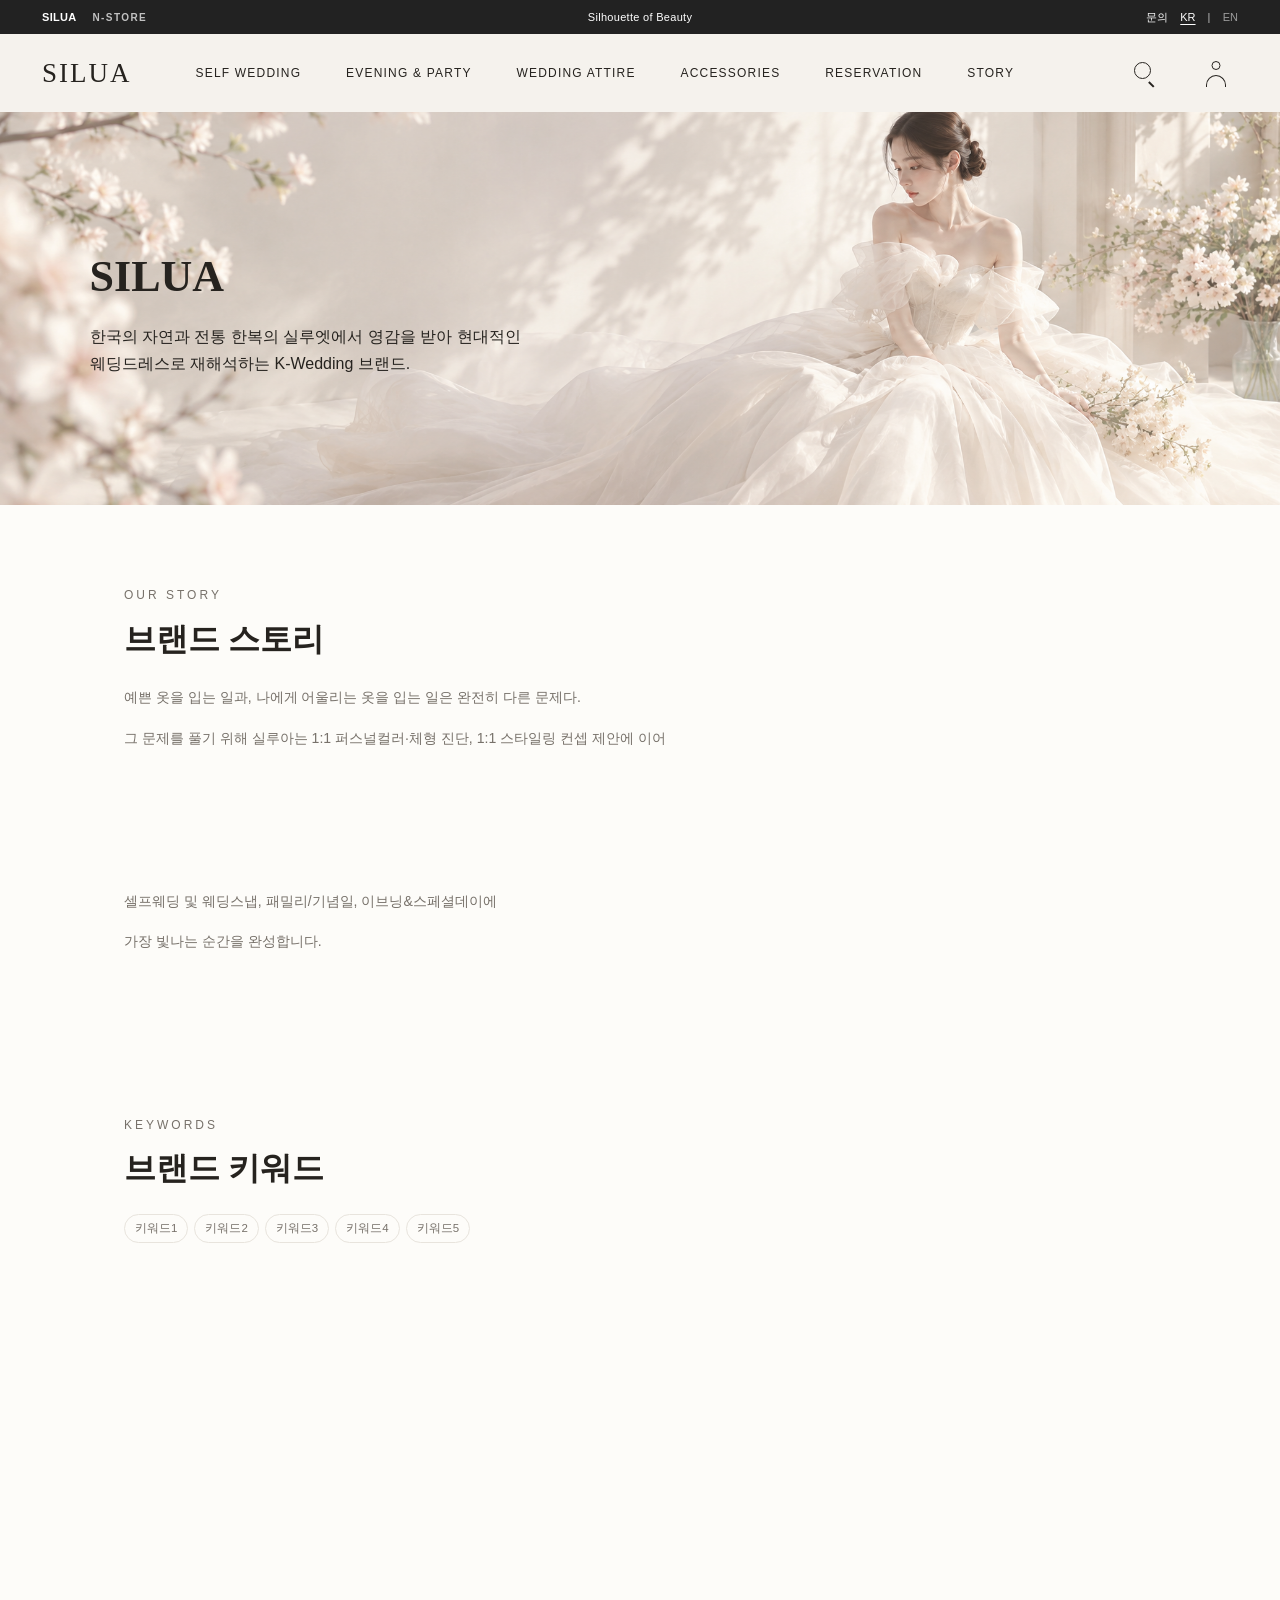
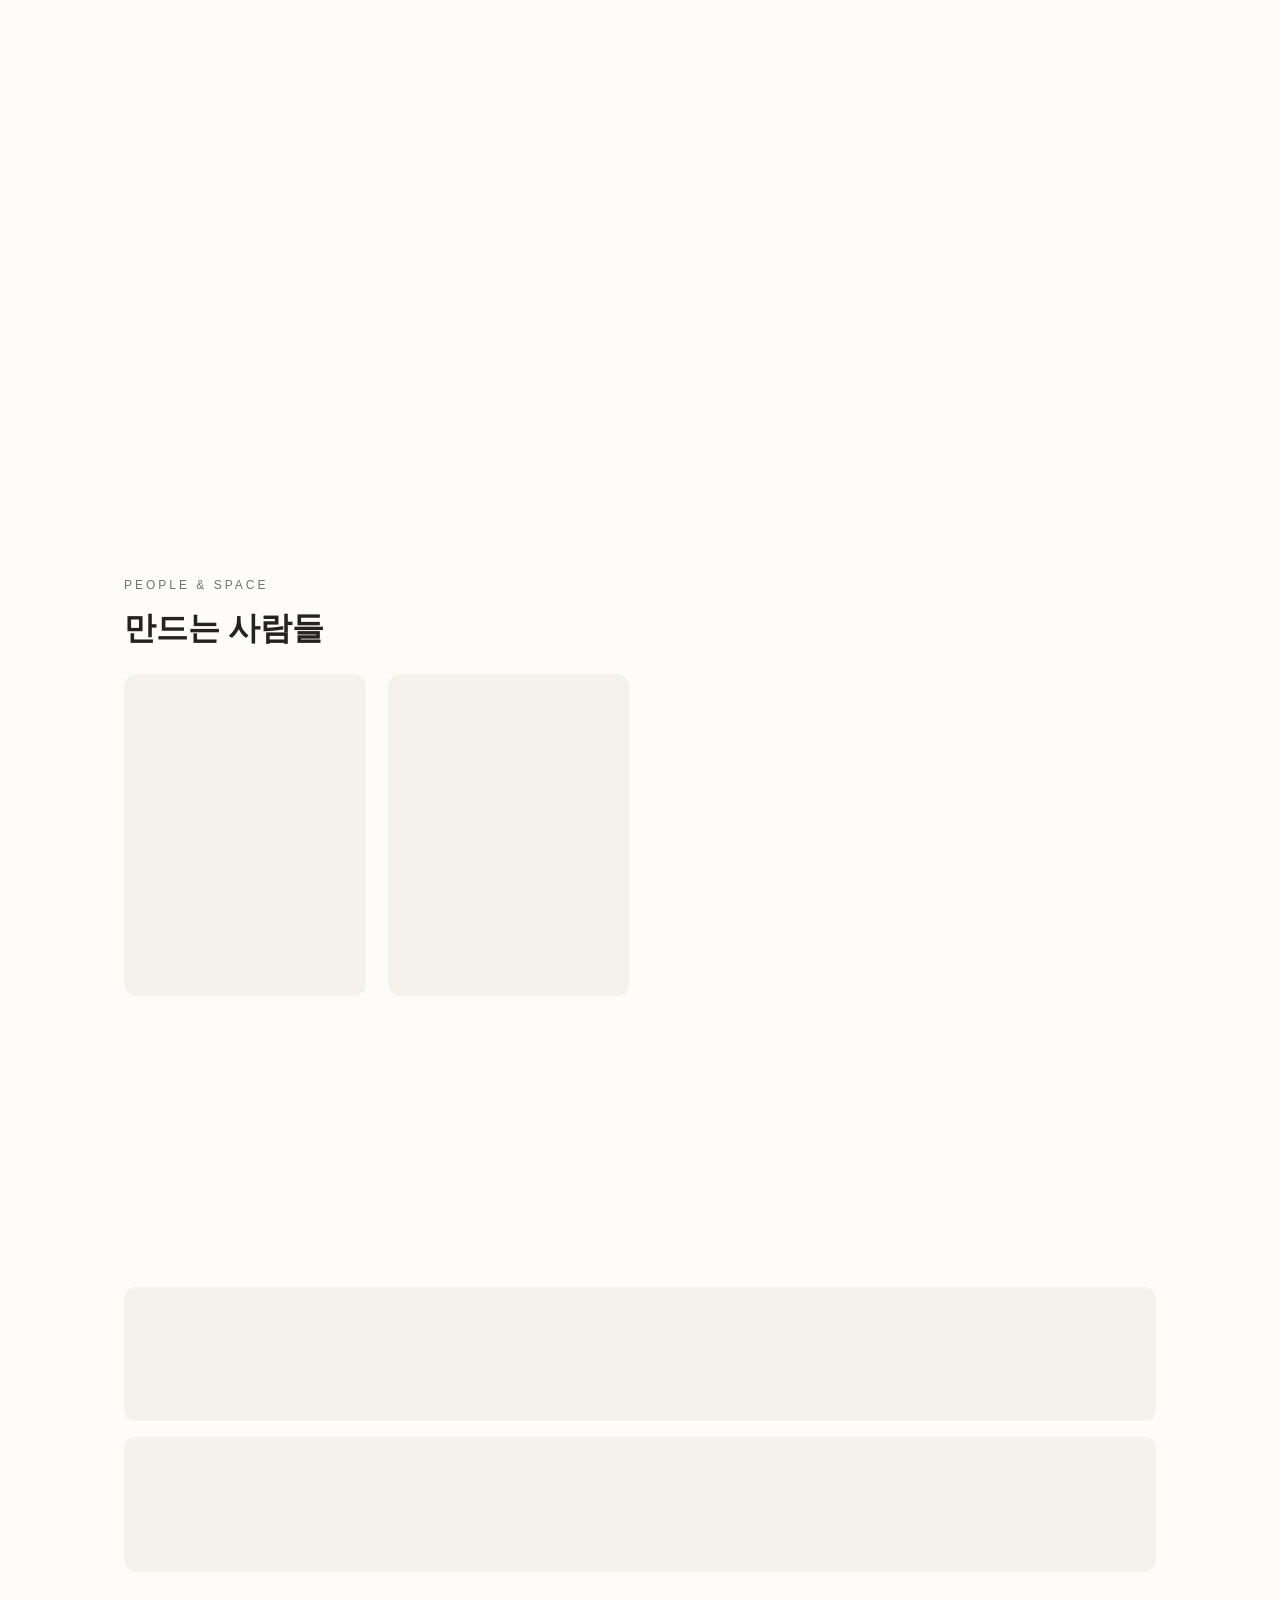
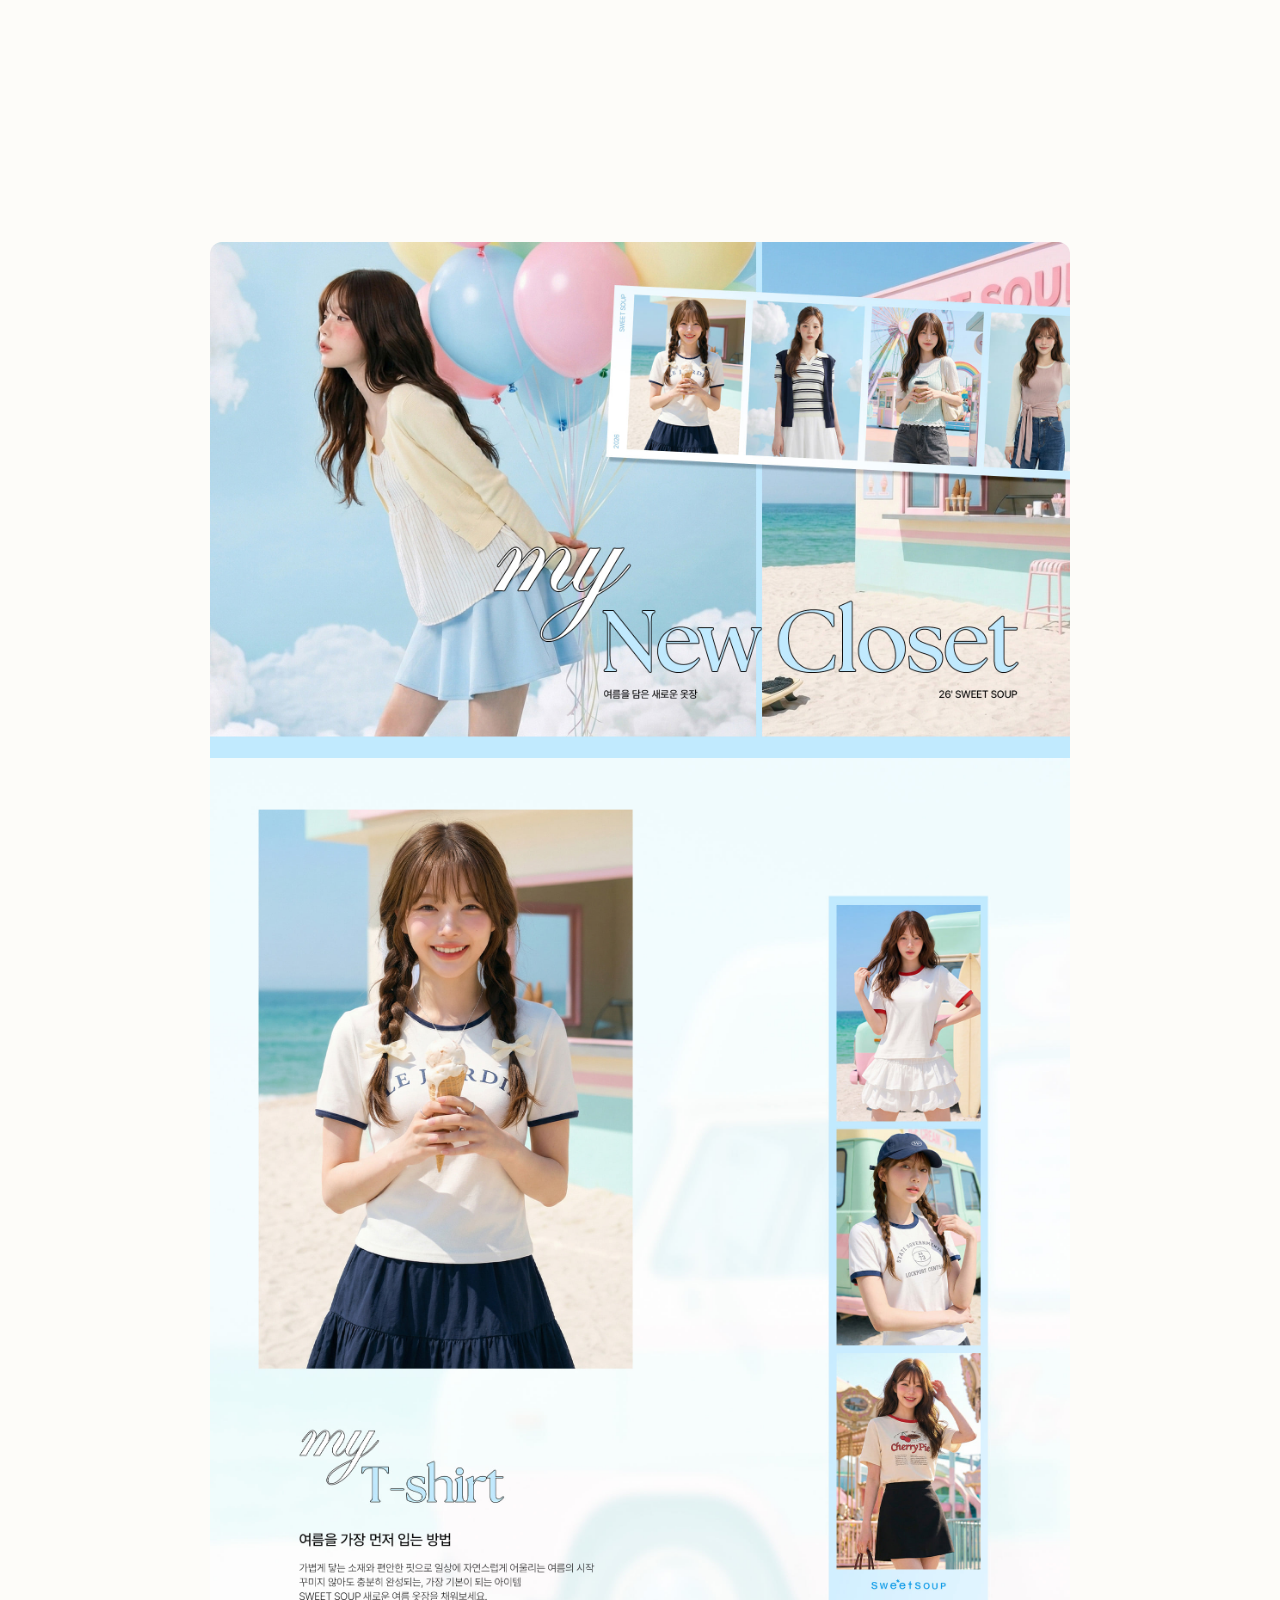
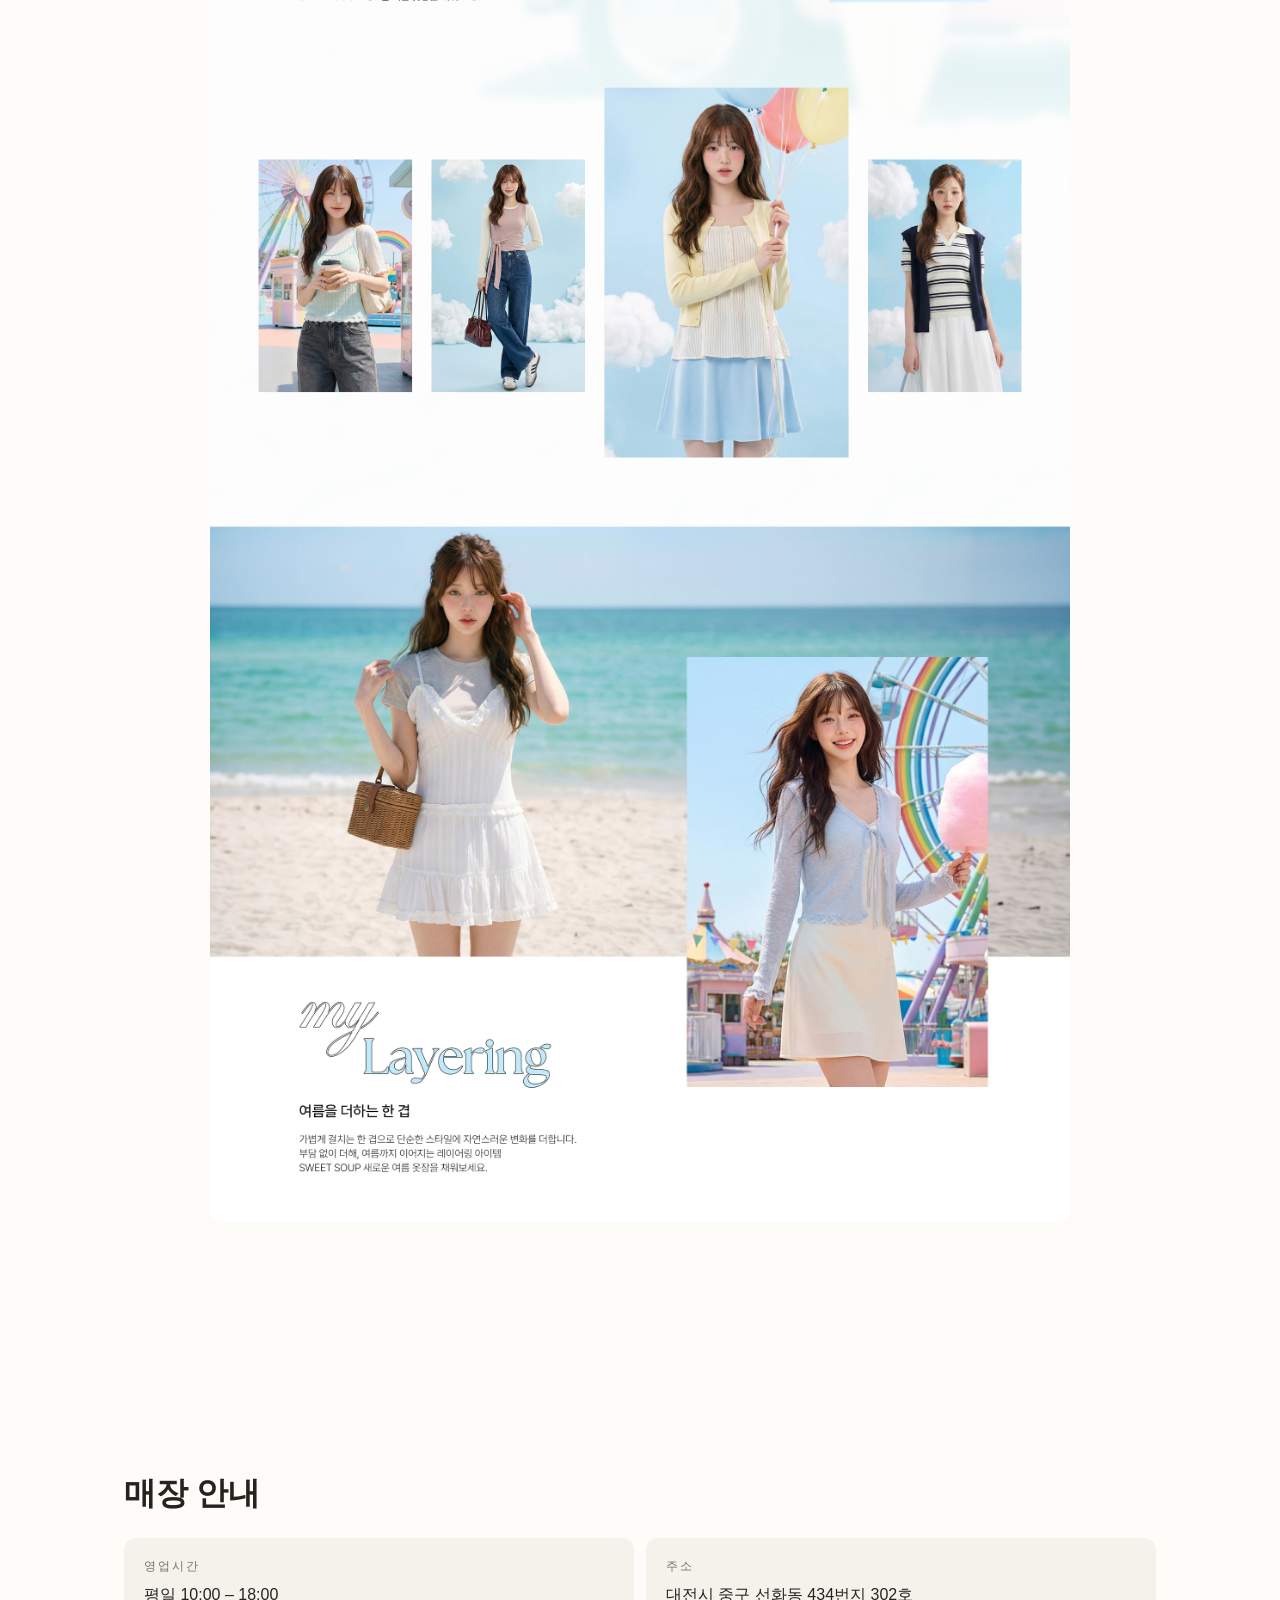
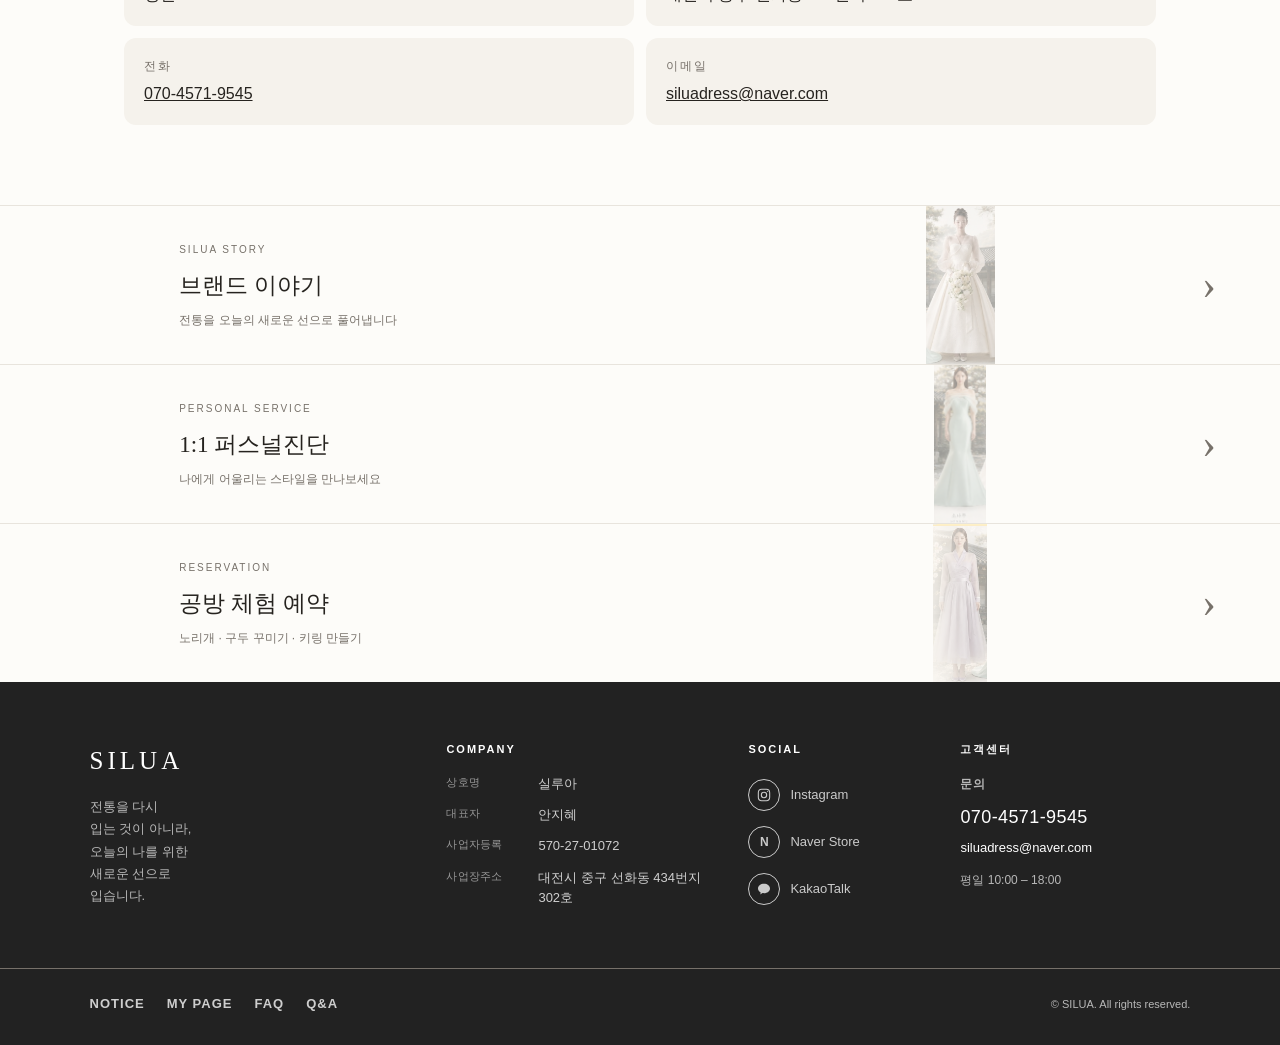
==== commit 2c16e66b: "Merge remote-tracking branch 'origin/main' into student/s-qt8vwjfi/20260918-000117-sg1q-header-produ" ====
--- a/about.html
+++ b/about.html
@@ -3,73 +3,276 @@
 <head>
   <meta charset="UTF-8" />
   <meta name="viewport" content="width=device-width, initial-scale=1.0" />
-  <title>브랜드 이야기 — SILUA</title>
-  <meta name="description" content="한국의 미와 절제된 감각을 현대적 드레스 실루엣으로 재해석하는 SILUA의 이야기." />
-  <link rel="icon" href="images/favicon.svg" type="image/svg+xml" />
-  <link rel="stylesheet" href="style-renewal.css?v=20260918-collection-12" />
+  <title>브랜드 소개 — SILUA</title>
+  <meta name="description" content="브랜드 스토리와 철학을 소개합니다." />
+  <link rel="icon" href="images/favicon.png" />
+  <link rel="stylesheet" href="style.css?v=20260915-home-logo-20" />
   <link rel="stylesheet" href="rich-content.css?v=20260826-rich-editor-1" />
+  <!-- 이 페이지의 본문 글자에만 사용하는 스크롤 효과입니다. -->
+  <style>
+    /* 사진을 배경처럼 겹쳐도 본문의 원래 여백과 글자 위치는 유지합니다. */
+    .story-intro { position: relative; isolation: isolate; min-height: var(--story-section-height, 0px); }
+    /* 높이와 원래 오른쪽 경계를 유지하고 왼쪽 화면 끝까지 사진을 확장합니다. */
+    .story-intro-image { position: absolute; top: 28px; bottom: 28px; left: var(--story-image-left, calc(50% - 50vw)); width: var(--story-image-width, calc(50vw - 50% + 22px + (100% - 44px) / 3)); max-width: none; height: calc(100% - 56px); object-fit: cover; object-position: center 40%; opacity: .5; pointer-events: none; -webkit-mask-image: linear-gradient(to right, var(--ink) 0%, transparent 100%); mask-image: linear-gradient(to right, var(--ink) 0%, transparent 100%); }
+    .story-intro-copy { position: relative; z-index: 1; min-width: 0; }
+    /* 첫 사진과 같은 높이로 맞추고 각 섹션에 위아래 28px 여백을 확보합니다. */
+    .story-intro .story-intro-image { bottom: auto; height: var(--story-image-height, calc(100% - 56px)); }
+    /* 키워드 사진은 반대 방향으로 확장하고 왼쪽을 투명하게 만듭니다. */
+    .story-intro-image.keywords-image { -webkit-mask-image: linear-gradient(to right, transparent 0%, var(--ink) 100%); mask-image: linear-gradient(to right, transparent 0%, var(--ink) 100%); }
+    @media (min-width: 720px) {
+      .story-intro-image { width: var(--story-image-width, calc(50vw - 50% + 24px + (100% - 48px) / 3)); }
+    }
+    .about-text-reveal {
+      opacity: 0;
+      transform: translateY(30px);
+      transition: opacity .5s cubic-bezier(.22, 1, .36, 1), transform .5s cubic-bezier(.22, 1, .36, 1);
+    }
+    .about-text-reveal.is-visible, .about-text-reveal:focus-within {
+      opacity: 1;
+      transform: translateY(0);
+      transition-delay: var(--reveal-delay, 0s);
+    }
+    .story-intro-image.about-text-reveal { opacity: 0; transition-duration: .2s; transition-delay: 0s; }
+    .story-intro-image.about-text-reveal.is-visible { opacity: .5; transition-duration: .5s; }
+    /* 전환 순간에도 두 사진이 겹쳐 보이지 않도록 비활성 사진은 완전히 숨깁니다. */
+    .story-intro-image.about-text-reveal:not(.is-visible) { visibility: hidden; }
+    @media (prefers-reduced-motion: reduce) {
+      .about-text-reveal { opacity: 1; transform: none; transition: none; }
+      .story-intro-image.about-text-reveal { opacity: .5; transform: none; transition: none; }
+    }
+    @media print {
+      .about-text-reveal { opacity: 1; transform: none; }
+      .story-intro-image.about-text-reveal { opacity: .5; transform: none; }
+    }
+  </style>
 </head>
-<body class="about-page">
+<body>
+
   <header class="site-header">
     <div class="top-header"><div class="brand-links"><span>SILUA</span><a href="https://smartstore.naver.com/silua" target="_blank" rel="noopener noreferrer" aria-label="SILUA 네이버 스마트스토어 새 창 열기">N-STORE</a></div><p class="top-notice">Silhouette of Beauty</p><div class="top-links"><a href="contact.html">NOTICE</a><button class="language-button" type="button" data-language="ko" aria-pressed="true">KR</button><span aria-hidden="true">|</span><button class="language-button" type="button" data-language="en" aria-pressed="false">EN</button></div></div>
-    <nav class="gnb" aria-label="주요 메뉴"><button class="logo logo-menu-button" type="button" aria-label="홈으로 이동">SILUA</button><ul class="gnb-menu" id="primary-menu"><li><a href="products.html">COLLECTION</a></li><li><a href="about.html">STORY</a></li><li><a href="reservation.html#personal-color">PERSONAL FIT</a></li><li><a href="reservation.html#workshop">ATELIER</a></li><li><a href="portfolio.html">PORTFOLIO</a></li><li><a href="contact.html">CONTACT</a></li></ul><div class="gnb-icons"><button class="icon-button menu-button" type="button" aria-label="메뉴 열기" aria-controls="primary-menu" aria-expanded="false"><span></span><span></span><span></span></button><button class="icon-button user-button" type="button" aria-label="마이페이지"><span class="user-head"></span><span class="user-body"></span></button><button class="icon-button search-button" type="button" aria-label="제품 검색"><span></span></button></div></nav>
+    <nav class="gnb" aria-label="주요 메뉴">
+      <button class="logo logo-menu-button" type="button" aria-label="주요 메뉴 열기" aria-controls="primary-menu" aria-expanded="false">SILUA</button>
+      <ul class="gnb-menu" id="primary-menu">
+        <li class="gnb-category"><a href="products.html">SELF WEDDING</a><ul class="gnb-submenu"><li><a href="products.html?mode=rental">대여</a></li><li><a href="products.html">맞춤제작</a></li></ul></li>
+        <li class="gnb-category"><a href="products.html">EVENING &amp; PARTY</a><ul class="gnb-submenu"><li><a href="products.html?mode=rental">대여</a></li><li><a href="products.html">맞춤제작</a></li></ul></li>
+        <li class="gnb-category"><a href="products.html">WEDDING ATTIRE</a><ul class="gnb-submenu"><li><a href="products.html">원피스</a></li><li><a href="products.html">투피스</a></li><li><a href="products.html">수트</a></li></ul></li>
+        <li class="gnb-category"><a href="products.html">ACCESSORIES</a><ul class="gnb-submenu"><li><a href="products.html">구두</a></li><li><a href="products.html">잡화</a></li></ul></li>
+        <li class="gnb-category reservation-menu"><a href="contact.html">RESERVATION</a><ul class="gnb-submenu reservation-submenu"><li class="gnb-submenu-section">공방 체험</li><li class="gnb-submenu-detail"><a href="contact.html">노리개 만들기</a></li><li class="gnb-submenu-detail"><a href="contact.html">구두 꾸미기</a></li><li class="gnb-submenu-detail"><a href="contact.html">키링 만들기</a></li><li class="gnb-submenu-section">1:1 퍼스널 진단</li><li class="gnb-submenu-detail"><a href="reservation.html#personal-color">퍼스널컬러</a></li><li class="gnb-submenu-detail"><a href="reservation.html#body-shape">체형진단</a></li></ul></li><li><a href="about.html">STORY</a></li>
+      </ul>
+      <div class="gnb-icons"><button class="icon-button menu-button" type="button" aria-label="메뉴 열기" aria-controls="primary-menu" aria-expanded="false"><span></span><span></span><span></span></button><a class="icon-button user-button" href="admin.html" aria-label="관리자 로그인"><span class="user-head"></span><span class="user-body"></span></a><a class="icon-button search-button" href="products.html" aria-label="제품 검색"><span></span></a></div>
+    </nav>
   </header>
 
-  <main>
-    <section class="about-hero">
-      <img src="images/about-banner.webp" alt="꽃과 햇살 속 SILUA 웨딩드레스를 입은 신부" width="2068" height="760" fetchpriority="high" />
-      <div class="about-hero-copy"><p class="eyebrow">OUR STORY</p><h1>Silhouette<br />of Beauty</h1><p>한국의 미와 절제된 미감에서 영감을 받아<br />현대적인 웨딩과 드레스의 선으로 재해석합니다.</p></div>
-    </section>
-
-    <section class="story-editorial story-origin">
-      <figure><img src="images/about-story.webp" alt="창가에서 웨딩드레스를 입은 신부" width="1254" height="1254" /></figure>
-      <div class="story-editorial-copy"><p class="eyebrow">WHY SILUA</p><h2>예쁜 옷과<br />나에게 어울리는 옷은<br />다르기 때문에</h2><p>실루아는 그 차이에서 시작했습니다. 1:1 퍼스널 컬러와 체형 진단으로 나만의 색과 선을 찾고, 특별한 날의 목적에 맞는 스타일링 컨셉을 함께 제안합니다.</p><p>셀프웨딩을 준비하는 20대 후반부터 30대 후반까지의 예비 신부와 연주회·파티·상견례에서 격식과 개성을 함께 원하는 여성을 위해, 고즈넉한 한국의 미를 담은 드레스와 단 하나뿐인 커스텀 소품으로 가장 빛나는 순간을 완성합니다.</p></div>
-    </section>
-
-    <section class="brand-values" aria-labelledby="values-title">
-      <div class="section-heading"><p class="eyebrow">OUR POINT OF VIEW</p><h2 id="values-title">실루아가 바라보는 아름다움</h2></div>
-      <div class="value-grid">
-        <article><span>01</span><h3>한국적 미감</h3><p>한복의 선과 여백, 자연에서 만나는 차분한 색을 오늘의 드레스에 담습니다.</p></article>
-        <article><span>02</span><h3>절제된 우아함</h3><p>과한 장식보다 사람의 분위기와 움직임이 오래 남는 실루엣을 선택합니다.</p></article>
-        <article><span>03</span><h3>개인을 위한 조화</h3><p>컬러와 체형, 장소와 목적을 함께 살펴 한 사람만의 균형을 완성합니다.</p></article>
+  <!-- [작성서 02: 한 줄 소개] -->
+  <section class="page-head about-banner">
+    <img class="about-banner-image" src="images/about-banner.png" alt="꽃과 따뜻한 햇살 속에서 웨딩드레스를 입은 신부" width="2048" height="753" fetchpriority="high" />
+    <h1>SILUA</h1>
+    <p>한국의 자연과 전통 한복의 실루엣에서 영감을 받아 현대적인 웨딩드레스로 재해석하는 K-Wedding 브랜드.</p>
+  </section>
+
+  <!-- [작성서 02: 브랜드 스토리] 문단째 붙여넣으면 됩니다 -->
+  <section class="section story-intro">
+    <img class="story-intro-image" src="images/about-story.png" alt="벚꽃과 호수가 보이는 창가에 서 있는 웨딩드레스 차림의 신부" width="1254" height="1254" loading="lazy" />
+    <div class="story-intro-copy">
+    <p class="eyebrow">OUR STORY</p>
+    <h2>브랜드 스토리</h2>
+    <p class="lead">예쁜 옷을 입는 일과, 나에게 어울리는 옷을 입는 일은 완전히 다른 문제다.</p>
+    <p class="lead">그 문제를 풀기 위해 실루아는 1:1 퍼스널컬러·체형 진단, 1:1 스타일링 컨셉 제안에 이어</p>
+    <p class="lead">드레스와 어울리는 커스텀 소품 공방까지 진행합니다.</p>
+    <p class="lead">특별한 날 빛나야 할 순간, 고즈넉한 한국의 미를 담아낸 드레스와</p>
+    <p class="lead">단 하나밖에 없는 나만의 커스텀 드레스 소품으로</p>
+    <p class="lead">셀프웨딩 및 웨딩스냅, 패밀리/기념일, 이브닝&amp;스페셜데이에</p>
+    <p class="lead">가장 빛나는 순간을 완성합니다.</p>
+    </div>
+  </section>
+
+  <!-- [작성서 02: 브랜드 키워드] -->
+  <section class="section story-intro keywords-section">
+    <img class="story-intro-image keywords-image" src="images/about-keywords.png" alt="벚꽃이 핀 한옥에서 연보라색 한복 드레스를 입은 여성" width="1254" height="1254" loading="lazy" />
+    <div class="story-intro-copy">
+    <p class="eyebrow">KEYWORDS</p>
+    <h2>브랜드 키워드</h2>
+    <div class="tags">
+      <span>키워드1</span><span>키워드2</span><span>키워드3</span><span>키워드4</span><span>키워드5</span>
+    </div>
+    </div>
+  </section>
+
+  <!-- [작성서 02: 브랜드 철학] -->
+  <section class="section story-intro philosophy-section">
+    <img class="story-intro-image" src="images/about-philosophy.png" alt="벚꽃이 핀 한옥에서 연한 민트색 드레스를 입은 여성" width="1254" height="1254" loading="lazy" />
+    <div class="story-intro-copy">
+      <p class="eyebrow">PHILOSOPHY</p>
+      <h2>브랜드 철학</h2>
+      <p class="lead">브랜드 철학 문구를 여기에 적으세요.</p>
+    </div>
+  </section>
+
+  <!-- [작성서 02: 사람·공간 사진] 대표·작업실·작업 과정 컷 -->
+  <section class="section">
+    <p class="eyebrow">PEOPLE & SPACE</p>
+    <h2>만드는 사람들</h2>
+    <div class="grid">
+      <div class="card"><div class="card-img"></div><p>사진 설명</p></div>
+      <div class="card"><div class="card-img"></div><p>사진 설명</p></div>
+    </div>
+  </section>
+
+  <!-- [작성서 04: 브랜드 강점] STORY 페이지에서도 함께 소개합니다. -->
+  <section class="section story-strengths" id="brand-strengths">
+    <p class="eyebrow">WHY US</p>
+    <h2>우리 브랜드의 강점</h2>
+    <div class="features">
+      <div class="feature"><p class="num">01</p><h3>맞춤컬러&amp;핏</h3><p>전문 진단을 통한 퍼스널 컬러 및 체형 분석, 최적의 드레스 큐레이션</p></div>
+      <div class="feature"><p class="num">02</p><h3>Bespoque Atelier</h3><p>드레스와 조화를 이루는 구두, 악세서리(헤어장식, 파우치, 백 등)의 커스텀 디자인 가능</p></div>
+    </div>
+  </section>
+
+  <!-- 관리자에서 작성한 포트폴리오를 STORY 페이지에도 안전하게 불러옵니다. -->
+  <section class="section story-portfolio">
+    <p class="eyebrow">SELECTED WORK</p>
+    <h2>포트폴리오</h2>
+    <article id="portfolioContent" class="portfolio-content" aria-live="polite">
+      <p class="portfolio-status">포트폴리오를 불러오는 중입니다.</p>
+    </article>
+  </section>
+
+  <!-- [작성서 07: 영업시간·주소·이메일] 실제 정보를 받으면 값만 교체하세요. -->
+  <section class="section story-contact">
+    <p class="eyebrow">VISIT & CONTACT</p>
+    <h2>매장 안내</h2>
+    <div class="contact-list">
+      <div class="contact-item story-hours"><p class="label">영업시간</p><p class="value">평일 10:00 – 18:00</p></div>
+      <div class="contact-item story-address"><p class="label">주소</p><p class="value">대전시 중구 선화동 434번지 302호</p></div>
+      <div class="contact-item story-phone"><p class="label">전화</p><p class="value"><a href="tel:07045719545">070-4571-9545</a></p></div>
+      <div class="contact-item story-email"><p class="label">이메일</p><p class="value"><a href="mailto:siluadress@naver.com">siluadress@naver.com</a></p></div>
+    </div>
+  </section>
+
+  <footer class="footer" id="site-footer">
+    <nav class="footer-banners" aria-label="빠른 안내"><a class="footer-banner" href="about.html"><span class="footer-banner-label">SILUA STORY</span><strong>브랜드 이야기</strong><span class="footer-banner-copy">전통을 오늘의 새로운 선으로 풀어냅니다</span></a><a class="footer-banner" href="contact.html"><span class="footer-banner-label">PERSONAL SERVICE</span><strong>1:1 퍼스널진단</strong><span class="footer-banner-copy">나에게 어울리는 스타일을 만나보세요</span></a><a class="footer-banner" href="contact.html"><span class="footer-banner-label">RESERVATION</span><strong>공방 체험 예약</strong><span class="footer-banner-copy">노리개 · 구두 꾸미기 · 키링 만들기</span></a></nav>
+    <div class="footer-main">
+      <div class="footer-brand">
+        <p class="logo">SILUA</p>
+        <p class="footer-tagline">전통을 다시 입는 것이 아니라, 오늘의 나를 위한 새로운 선으로 입는다.</p>
+        <div class="footer-socials">
+          <a href="https://www.instagram.com/siluadress_official/" target="_blank" rel="noopener noreferrer" aria-label="SILUA Instagram"><span class="footer-social-icon" aria-hidden="true">IG</span><span>@siluadress_official</span></a>
+          <a href="contact.html" aria-label="SILUA KakaoTalk"><span class="footer-social-icon" aria-hidden="true">K</span><span>KakaoTalk</span></a>
+        </div>
       </div>
-    </section>
-
-    <section class="story-editorial story-philosophy">
-      <figure><img src="images/about-philosophy.webp" alt="한옥에서 민트색 SILUA 드레스를 입은 여성" width="1254" height="1254" /></figure>
-      <div class="story-editorial-copy"><p class="eyebrow">PERSONAL SILHOUETTE</p><h2>나의 색과 선에서<br />시작하는 드레스</h2><p>정해진 유행에 사람을 맞추지 않습니다. 먼저 피부의 색과 체형의 균형을 살피고, 드레스와 구두, 헤어 장식과 가방이 한 장면 안에서 자연스럽게 이어지도록 설계합니다.</p><a class="btn ghost" href="reservation.html#personal-color">1:1 진단 예약</a></div>
-    </section>
-
-    <section class="section story-strengths" id="brand-strengths">
-      <div class="section-heading"><p class="eyebrow">WHY CHOOSE SILUA</p><h2>특별한 날을 완성하는 두 가지 방식</h2></div>
-      <div class="features">
-        <a class="feature" href="reservation.html#personal-color"><p class="num">01</p><h3>맞춤 컬러 &amp; 핏</h3><p>전문적인 퍼스널 컬러 및 체형 분석을 바탕으로 가장 잘 어울리는 드레스를 큐레이션합니다.</p><span>진단 예약 ↗</span></a>
-        <a class="feature" href="reservation.html#workshop"><p class="num">02</p><h3>Bespoke Atelier</h3><p>드레스와 조화를 이루는 구두, 헤어 장식, 파우치와 백을 나만의 디테일로 완성합니다.</p><span>공방 체험 ↗</span></a>
+      <div class="footer-customer">
+        <h2>고객센터</h2>
+        <p class="footer-customer-title">문의</p><a class="footer-phone" href="tel:07045719545">070-4571-9545</a>
+        <a class="footer-email" href="mailto:siluadress@naver.com">siluadress@naver.com</a>
+        <p class="footer-hours">평일 10:00 – 18:00</p>
       </div>
-    </section>
-
-    <section class="section story-portfolio">
-      <div class="section-heading inline-heading"><div><p class="eyebrow">SELECTED WORK</p><h2>Portfolio</h2></div><a class="line-link" href="portfolio.html">전체 보기 ↗</a></div>
-      <a class="portfolio-teaser" href="portfolio.html"><figure><img src="images/about-keywords.webp" alt="한옥에서 연보라색 SILUA 드레스를 입은 여성" width="1254" height="1254" /></figure><div><p>THE SILUA MOMENT</p><h3>한 사람의 색과 선에서<br />시작된 장면들</h3><span>포트폴리오 보기 ↗</span></div></a>
-    </section>
-
-    <section class="section story-contact">
-      <div class="section-heading"><p class="eyebrow">VISIT &amp; CONTACT</p><h2>실루아와 이야기 나누기</h2><p>드레스 구매와 대여, 1:1 진단과 공방 체험에 관해 편하게 문의해 주세요.</p></div>
-      <div class="contact-list">
-        <div class="contact-item story-hours"><p class="label">운영 시간</p><p class="value">방문 전 문의</p></div>
-        <div class="contact-item story-address"><p class="label">주소</p><p class="value">대전시 중구 선화동 434번지 302호</p></div>
-        <div class="contact-item story-phone"><p class="label">전화</p><p class="value"><a href="tel:07045719545">070-4571-9545</a></p></div>
-        <div class="contact-item story-email"><p class="label">이메일</p><p class="value"><a href="mailto:siluadress@naver.com">siluadress@naver.com</a></p></div>
+      <div class="footer-company">
+        <h2>COMPANY</h2>
+        <p class="biz">상호명: 실루아 · 대표자: 안지혜<br />사업자등록: 570-27-01072 · 사업장주소: 대전시 중구 선화동 434번지 302호</p>
       </div>
-    </section>
-  </main>
-
-  <footer class="footer" id="site-footer">
-    <nav class="footer-banners" aria-label="빠른 안내"><a class="footer-banner" href="about.html"><span class="footer-banner-label">SILUA STORY</span><strong>브랜드 이야기</strong><span class="footer-banner-copy">한국의 미를 오늘의 드레스 실루엣으로</span></a><a class="footer-banner" href="reservation.html#personal-color"><span class="footer-banner-label">PERSONAL SERVICE</span><strong>1:1 퍼스널 진단</strong><span class="footer-banner-copy">나에게 어울리는 색과 선을 찾아보세요</span></a><a class="footer-banner" href="reservation.html#workshop"><span class="footer-banner-label">BESPOKE ATELIER</span><strong>공방 체험 예약</strong><span class="footer-banner-copy">구두와 소품을 나만의 디테일로</span></a></nav>
-    <div class="footer-main"><div class="footer-brand"><p class="logo">SILUA</p><p class="footer-tagline">한국의 미와 절제된 미감을 현대적인 드레스 실루엣으로 재해석합니다.</p><div class="footer-socials"><a href="https://www.instagram.com/siluadress_official/" target="_blank" rel="noopener noreferrer"><span class="footer-social-icon">IG</span><span>@siluadress_official</span></a><a href="contact.html"><span class="footer-social-icon">K</span><span>KakaoTalk</span></a></div></div><div class="footer-customer"><h2>고객센터</h2><p class="footer-customer-title">문의</p><a class="footer-phone" href="tel:07045719545">070-4571-9545</a><a class="footer-email" href="mailto:siluadress@naver.com">siluadress@naver.com</a><p class="footer-hours">운영 시간은 문의해 주세요</p></div><div class="footer-company"><h2>COMPANY</h2><p class="biz">상호명: 실루아 · 대표자: 안지혜<br />사업자등록: 570-27-01072 · 사업장주소: 대전시 중구 선화동 434번지 302호</p></div></div>
+    </div>
     <div class="footer-bottom"><p>© SILUA. All rights reserved.</p></div>
   </footer>
 
-  <script src="script-renewal.js?v=20260918-collection-12"></script>
+  <script src="catalog.js?v=20260826-rich-editor-1"></script>
+  <script src="portfolio.js"></script>
+  <script src="script.js?v=20260914-slide-spacing-17"></script>
+  <script>
+    (() => {
+      // 섹션의 왼쪽 여백만큼 확장하고 오른쪽은 원래 1/3 지점에 맞춥니다.
+      const storyImages = document.querySelectorAll('.story-intro-image');
+      const fitStoryImage = () => {
+        const firstSection = storyImages[0]?.closest('.story-intro');
+        if (!firstSection) return;
+        const sharedHeight = Math.max(0, firstSection.getBoundingClientRect().height - 56);
+        storyImages.forEach((storyImage) => {
+        const section = storyImage.closest('.story-intro');
+        storyImage.style.setProperty('--story-image-height', `${sharedHeight}px`);
+        if (section !== firstSection) section.style.setProperty('--story-section-height', `${sharedHeight + 56}px`);
+        const bounds = section.getBoundingClientRect();
+        const style = getComputedStyle(section);
+        const leftPadding = parseFloat(style.paddingLeft);
+        const rightPadding = parseFloat(style.paddingRight);
+        const contentWidth = bounds.width - leftPadding - rightPadding;
+        const isRightImage = storyImage.matches('.keywords-image');
+        const imageLeft = isRightImage ? leftPadding + contentWidth * 2 / 3 : -bounds.left;
+        const width = isRightImage
+          ? document.documentElement.clientWidth - bounds.left - imageLeft
+          : bounds.left + leftPadding + contentWidth / 3;
+        storyImage.style.setProperty('--story-image-left', `${imageLeft}px`);
+        storyImage.style.setProperty('--story-image-width', `${Math.max(0, width)}px`);
+        });
+      };
+      fitStoryImage();
+      window.addEventListener('resize', fitStoryImage, { passive: true });
+      window.addEventListener('load', fitStoryImage);
+      // 글꼴 로딩이나 언어 전환으로 첫 섹션 높이가 달라져도 함께 맞춥니다.
+      if ('ResizeObserver' in window && storyImages[0]) {
+        new ResizeObserver(fitStoryImage).observe(storyImages[0].closest('.story-intro'));
+      }
+      // 배너·헤더·푸터는 제외하고 본문 안의 글자만 관찰합니다.
+      if (!('IntersectionObserver' in window)) return;
+      const motionPreference = window.matchMedia('(prefers-reduced-motion: reduce)');
+      const sections = document.querySelectorAll('body > section.section');
+      const observer = new IntersectionObserver((entries) => {
+        entries.forEach(({ target, isIntersecting }) => {
+          target.classList.toggle('is-visible', isIntersecting);
+        });
+      }, { rootMargin: '0px 0px -15% 0px', threshold: 0 });
+      // 화면 중앙 36% 안에서 중앙에 가장 가까운 사진 하나만 표시합니다.
+      // 움직이는 사진 대신 섹션의 중심을 측정해 판정이 흔들리지 않게 합니다.
+      storyImages.forEach((image) => image.classList.add('about-text-reveal'));
+      const updateCenterImage = () => {
+        const middle = window.innerHeight / 2;
+        let closestImage = null;
+        let closestDistance = window.innerHeight * .18;
+        storyImages.forEach((image) => {
+          const bounds = image.closest('.story-intro').getBoundingClientRect();
+          const distance = Math.abs((bounds.top + bounds.bottom) / 2 - middle);
+          if (distance < closestDistance) {
+            closestDistance = distance;
+            closestImage = image;
+          }
+        });
+        storyImages.forEach((image) => image.classList.toggle('is-visible', image === closestImage));
+      };
+      let imageFramePending = false;
+      const scheduleCenterImage = () => {
+        if (imageFramePending) return;
+        imageFramePending = true;
+        requestAnimationFrame(() => {
+          imageFramePending = false;
+          updateCenterImage();
+        });
+      };
+      window.addEventListener('scroll', scheduleCenterImage, { passive: true });
+      window.addEventListener('resize', scheduleCenterImage, { passive: true });
+      window.addEventListener('load', scheduleCenterImage);
+      updateCenterImage();
+
+      const registerText = () => {
+        sections.forEach((section) => {
+          const texts = section.querySelectorAll('h2, h3, h4, h5, h6, p, .tags > span, li');
+          texts.forEach((element, index) => {
+            // 이미지나 영상이 들어 있는 문단은 움직이지 않습니다.
+            if (element.matches('.about-text-reveal') || !element.textContent.trim() ||
+                element.querySelector('img, video, iframe, p, li')) return;
+            element.style.setProperty('--reveal-delay', `${Math.min(index * .12, .48)}s`);
+            element.classList.add('about-text-reveal');
+            observer.observe(element);
+          });
+        });
+      };
+      if (!motionPreference.matches) registerText();
+      motionPreference.addEventListener('change', () => {
+        if (!motionPreference.matches) registerText();
+      });
+      // 관리자에서 늦게 불러온 포트폴리오 글자에도 같은 효과를 연결합니다.
+      const portfolio = document.getElementById('portfolioContent');
+      if (portfolio) new MutationObserver(() => {
+        if (!motionPreference.matches) registerText();
+      }).observe(portfolio, { childList: true, subtree: true });
+    })();
+  </script>
 </body>
 </html>
--- a/style.css
+++ b/style.css
@@ -0,0 +1,682 @@
+/* ==========================================================
+   ★ 브랜드 디자인 토큰 — 여기 값만 바꾸면 사이트 전체 톤이 바뀝니다
+   (예: RE:STITCH → --bg:#F7F4EE; --ink:#111; --accent:#0E5A5A;)
+   ========================================================== */
+:root {
+  --bg: #fdfcf9;        /* 페이지 배경 */
+  --surface: #f5f2ec;   /* 카드·옅은 배경 */
+  --ink: #26231f;       /* 기본 글자색 */
+  --ink-soft: #77716a;  /* 보조 글자색 */
+  --accent: #26231f;    /* 강조색 (버튼·포인트) */
+  --line: #e8e4dd;      /* 테두리 선 */
+  --header-dark: #222;
+  --header-light: #fff;
+  --header-glass: rgba(245, 242, 236, .7);
+  --header-hover: #9c7770;
+  --hero-overlay: rgba(253, 252, 249, .54);
+  --control-surface: rgba(38, 35, 31, .32);
+  --control-muted: rgba(255, 255, 255, .48);
+  --control-active: #fff;
+  --font-main: "Pretendard", -apple-system, "Apple SD Gothic Neo", "Noto Sans KR", sans-serif;
+  --font-display: Georgia, "Times New Roman", serif;
+
+  --radius: 12px;
+  --maxw: 1080px;
+}
+
+/* ===== 기본값 (모바일 우선 — 기본이 휴대폰 화면) ===== */
+* { margin: 0; padding: 0; box-sizing: border-box; }
+html { scroll-behavior: smooth; -webkit-text-size-adjust: 100%; }
+body { overflow-x: clip; font-family: var(--font-main); color: var(--ink); background: var(--bg); line-height: 1.7; }
+img { max-width: 100%; display: block; }
+a { color: inherit; }
+.sr-only { position: absolute; width: 1px; height: 1px; overflow: hidden; margin: -1px; padding: 0; border: 0; clip: rect(0, 0, 0, 0); white-space: nowrap; }
+
+/* ===== 새 상단 메뉴 (모바일 우선) ===== */
+.site-header { position: sticky; top: 0; z-index: 1000; width: 100%; background: transparent; }
+.top-header { position: relative; height: 34px; padding: 0 20px; display: flex; align-items: center; justify-content: space-between; background: var(--header-dark); color: var(--header-light); font-size: 11px; letter-spacing: .3px; }
+.brand-links,
+.top-links { display: flex; align-items: center; }
+.brand-links { gap: 16px; }
+.brand-links,
+.top-links { position: relative; z-index: 1; }
+.top-notice { position: absolute; left: 50%; width: 34%; overflow: hidden; margin: 0; font-size: 9px; text-align: center; text-overflow: ellipsis; white-space: nowrap; transform: translateX(-50%); }
+.brand-links span,
+.brand-links a { display: inline-flex; align-items: center; font-weight: 600; }
+.brand-links span { min-height: 34px; cursor: default; user-select: none; }
+.brand-links a { min-height: 34px; padding: 0; border: 0; font-size: 10px; letter-spacing: 1.4px; text-decoration: none; opacity: .72; transition: opacity .2s ease; }
+.brand-links a:hover,
+.brand-links a:focus-visible { opacity: 1; }
+.top-links { gap: 12px; }
+.top-links a,
+.language-button { transition: opacity .2s ease; }
+.top-links a { text-decoration: none; }
+.top-links a:hover,
+.language-button:hover { opacity: .6; }
+.top-links span { opacity: .7; }
+.language-button { padding: 4px 0; border: 0; background: transparent; color: inherit; font: inherit; cursor: pointer; opacity: .55; }
+.language-button[aria-pressed="true"] { opacity: 1; text-decoration: underline; text-underline-offset: 3px; }
+.gnb { position: relative; height: 70px; padding: 0 20px; display: flex; align-items: center; background: var(--header-glass); border-bottom: 0; }
+.logo { flex-shrink: 0; color: var(--ink); font-family: var(--font-display); font-size: 24px; font-weight: 500; letter-spacing: 2px; text-decoration: none; }
+.logo-menu-button { padding: 0; border: 0; background: transparent; cursor: pointer; }
+.gnb-menu { display: none; position: absolute; top: 100%; left: 0; right: 0; max-height: calc(100dvh - 104px); overflow-y: auto; margin: 0; padding: 8px 20px 18px; flex-direction: column; background: var(--header-light); border-bottom: 1px solid var(--line); list-style: none; }
+.gnb-menu.open { display: flex; }
+.gnb-menu li { white-space: nowrap; }
+.gnb-menu a { display: flex; min-height: 44px; align-items: center; border-top: 1px solid var(--line); color: var(--ink); font-size: 12px; letter-spacing: 1.2px; text-decoration: none; }
+.gnb-submenu { margin: 0; padding: 0 0 10px 16px; list-style: none; }
+.gnb-submenu a { min-height: 38px; border-top: 0; color: var(--ink-soft); font-size: 11px; }
+.gnb-submenu-section { margin-top: 5px; color: var(--ink); font-size: 11px; font-weight: 600; }
+.gnb-submenu-section > a { color: var(--ink); font-weight: 600; }
+.gnb-submenu-detail a { min-height: 32px; padding-left: 12px; font-size: 10px; }
+.gnb-icons { flex-shrink: 0; margin-left: auto; display: flex; align-items: center; gap: 4px; }
+.icon-button { position: relative; display: block; width: 44px; height: 44px; padding: 0; border: 0; background: transparent; color: var(--ink); cursor: pointer; }
+.search-button { order: 1; }
+.user-button { order: 2; }
+.menu-button { order: 3; }
+.menu-button { display: flex; flex-direction: column; justify-content: center; align-items: center; gap: 5px; }
+.menu-button span { display: block; width: 27px; height: 1.5px; background: var(--ink); }
+.user-button::before { content: ""; position: absolute; inset: 4px; border-radius: 50%; background: var(--surface); opacity: 0; transform: scale(.72); transition: opacity .25s ease, transform .25s ease; }
+.user-button:hover::before,
+.user-button:focus-visible::before { opacity: 1; transform: scale(1); }
+.user-head { position: absolute; top: 10px; left: 50%; z-index: 1; width: 9px; height: 9px; transform: translateX(-50%); border: 1.5px solid var(--ink); border-radius: 50%; }
+.user-body { position: absolute; bottom: 8px; left: 50%; z-index: 1; width: 20px; height: 12px; transform: translateX(-50%); border: 1.5px solid var(--ink); border-bottom: 0; border-radius: 12px 12px 0 0; }
+.search-button span { position: absolute; top: 11px; left: 10px; width: 17px; height: 17px; border: 1.5px solid var(--ink); border-radius: 50%; }
+.search-button span::after { content: ""; position: absolute; right: -6px; bottom: -4px; width: 7px; height: 1.5px; background: var(--ink); transform: rotate(45deg); transform-origin: left center; }
+
+/* ===== 전체 제품 검색 ===== */
+.search-dialog { width: min(100%, 720px); height: 100dvh; max-height: none; margin: 0 0 0 auto; padding: 0; border: 0; background: var(--bg); color: var(--ink); }
+.search-dialog::backdrop { background: var(--control-surface); backdrop-filter: blur(4px); }
+.search-dialog-card { min-height: 100%; padding: 28px 22px 42px; }
+.search-dialog-header { display: flex; align-items: flex-start; justify-content: space-between; gap: 20px; }
+.search-dialog-header p { color: var(--ink-soft); font-size: 10px; letter-spacing: 2px; }
+.search-dialog-header h2 { margin-top: 3px; font-family: var(--font-display); font-size: 29px; font-weight: 500; }
+.search-dialog-close { display: grid; width: 44px; height: 44px; padding: 0; border: 1px solid var(--line); border-radius: 50%; background: transparent; color: var(--ink); font-size: 28px; cursor: pointer; place-items: center; }
+.search-field { position: relative; display: block; margin-top: 34px; }
+.search-field input { width: 100%; height: 58px; padding: 0 52px 0 2px; border: 0; border-bottom: 1px solid var(--ink); outline: 0; background: transparent; color: var(--ink); font: inherit; font-size: 16px; }
+.search-field > span:last-child { position: absolute; top: 17px; right: 12px; width: 18px; height: 18px; border: 1.5px solid var(--ink); border-radius: 50%; pointer-events: none; }
+.search-field > span:last-child::after { content: ""; position: absolute; right: -6px; bottom: -4px; width: 7px; height: 1.5px; background: var(--ink); transform: rotate(45deg); transform-origin: left center; }
+.search-status { margin-top: 18px; color: var(--ink-soft); font-size: 13px; }
+.search-results { margin-top: 12px; border-top: 1px solid var(--line); }
+.search-result { display: grid; min-height: 96px; grid-template-columns: 72px minmax(0, 1fr); align-items: center; gap: 16px; padding: 12px 2px; border-bottom: 1px solid var(--line); text-decoration: none; }
+.search-result-image { display: block; width: 72px; aspect-ratio: 1; overflow: hidden; background: var(--surface); }
+.search-result-image img { width: 100%; height: 100%; object-fit: cover; }
+.search-result-copy { display: flex; min-width: 0; flex-direction: column; }
+.search-result-copy strong { overflow: hidden; font-size: 15px; text-overflow: ellipsis; white-space: nowrap; }
+.search-result-copy span { margin-top: 3px; color: var(--ink-soft); font-size: 12px; }
+
+/* ===== 회원 로그인·회원가입 ===== */
+.member-dialog { width: min(calc(100% - 28px), 480px); max-height: calc(100dvh - 28px); margin: auto; padding: 0; border: 0; background: var(--bg); color: var(--ink); box-shadow: 0 24px 80px var(--control-surface); }
+.member-dialog::backdrop { background: var(--control-surface); backdrop-filter: blur(4px); }
+.member-dialog-card { padding: 26px 22px 30px; }
+.member-dialog-header { display: flex; align-items: flex-start; justify-content: space-between; gap: 20px; }
+.member-dialog-header p { color: var(--ink-soft); font-size: 10px; letter-spacing: 2px; }
+.member-dialog-header h2 { margin-top: 3px; font-family: var(--font-display); font-size: 29px; font-weight: 500; }
+.member-dialog-close { display: grid; width: 44px; height: 44px; padding: 0; border: 1px solid var(--line); border-radius: 50%; background: transparent; color: var(--ink); font-size: 28px; cursor: pointer; place-items: center; }
+.member-tabs { display: grid; margin-top: 26px; grid-template-columns: 1fr 1fr; border-bottom: 1px solid var(--line); }
+.member-tabs button { min-height: 48px; border: 0; border-bottom: 2px solid transparent; background: transparent; color: var(--ink-soft); font: inherit; cursor: pointer; }
+.member-tabs button[aria-selected="true"] { border-bottom-color: var(--ink); color: var(--ink); font-weight: 700; }
+.member-form { margin-top: 24px; }
+.member-form label { display: flex; flex-direction: column; gap: 6px; margin-top: 15px; }
+.member-form label span { color: var(--ink-soft); font-size: 12px; }
+.member-form input { width: 100%; height: 50px; padding: 0 12px; border: 1px solid var(--line); border-radius: 0; background: var(--bg); color: var(--ink); font: inherit; }
+.member-form .btn { width: 100%; min-height: 52px; margin-top: 24px; border-radius: 0; }
+.member-form-status { margin-top: 13px; color: var(--ink-soft); font-size: 12px; }
+
+/* ===== 히어로: 일정 간격으로 교체되는 페이드 슬라이드 ===== */
+.hero { position: relative; min-height: calc(100svh - 34px); margin-top: -70px; overflow: hidden; background: var(--surface); display: flex; align-items: center; justify-content: flex-start; padding: 48px 22px; text-align: left; isolation: isolate; }
+.hero::after { content: ""; position: absolute; inset: 0; z-index: -1; background: var(--hero-overlay); pointer-events: none; }
+.hero-slides { position: absolute; inset: 0; z-index: -2; }
+.hero-slide { position: absolute; inset: 0; margin: 0; opacity: 0; transition: opacity 1s ease; }
+.hero-slide.is-active { opacity: 1; }
+.hero-slide img { width: 100%; height: 100%; margin: 0; object-fit: cover; }
+.hero-copy { position: relative; z-index: 1; width: 100%; display: flex; flex-direction: column; align-items: flex-start; gap: 16px; }
+.hero-pagination { position: absolute; bottom: 0; left: 50%; z-index: 2; display: flex; align-items: center; gap: 7px; padding: 0; background: transparent; transform: translate(-50%, 50%); }
+.hero-indicator { width: 57px; height: 12px; padding: 0; border: 0; border-radius: 0; background: var(--control-muted); cursor: pointer; transition: background .3s ease; }
+.hero-indicator.is-active { background: var(--ink); }
+.hero-indicator:focus-visible { outline: 2px solid var(--ink); outline-offset: 4px; }
+.hero .eyebrow { font-size: 12px; letter-spacing: 3px; color: var(--ink-soft); text-transform: uppercase; }
+.hero h1 { width: 100%; max-width: 100%; overflow-wrap: break-word; font-family: var(--font-display); font-size: clamp(23px, 4.5vw, 40px); line-height: 1.35; letter-spacing: 1px; word-break: keep-all; }
+.hero-title-line { display: block; }
+.hero-title-line + .hero-title-line { margin-top: 7px; }
+.hero h1.is-changing { animation: hero-copy-reveal .7s ease both; }
+.hero p { width: 100%; max-width: 560px; overflow-wrap: anywhere; color: var(--ink-soft); }
+
+/* ===== 홈 카테고리: 이미지 + 제목 + 짧은 소개 ===== */
+.home-transition { display: grid; min-height: 180px; padding: 0 22px; grid-template-columns: minmax(24px, 1fr) auto minmax(24px, 1fr); align-items: center; gap: 20px; background: var(--bg); }
+.home-transition::before,
+.home-transition::after { content: ""; width: 100%; max-width: 240px; border-top: 1px solid var(--line); }
+.home-transition::before { justify-self: end; }
+.home-transition::after { justify-self: start; }
+.home-transition p { margin: 0; font-family: var(--font-display); font-size: clamp(37.5px, 10.5vw, 54px); font-weight: 500; letter-spacing: 7px; line-height: 1; text-align: center; }
+.home-categories { display: grid; grid-template-columns: repeat(3, minmax(0, 1fr)); background: var(--bg); }
+.home-category { min-width: 0; color: var(--ink); text-align: center; text-decoration: none; }
+.home-category figure { aspect-ratio: 4 / 5; margin: 0; overflow: hidden; background: var(--surface); }
+.home-category img { width: 100%; height: 100%; object-fit: contain; transition: transform .6s ease; }
+.home-category:hover img { transform: scale(1.025); }
+.home-category-copy { padding: 14px 4px 26px; }
+.home-category h2 { margin: 0; overflow-wrap: anywhere; font-family: var(--font-display); font-size: clamp(12px, 3.8vw, 17px); font-weight: 400; line-height: 1.35; letter-spacing: 0; }
+.home-category p { margin-top: 5px; color: var(--ink-soft); font-size: 11px; line-height: 1.45; }
+.home-category span { display: inline-block; margin-top: 12px; font-size: 10px; }
+
+/* ===== 홈 인기상품: 운영 제품 데이터를 페이지 단위로 표시 ===== */
+.popular-products { width: min(100%, 1480px); margin: 0 auto; padding: 58px 24px 68px; }
+.popular-products h2 { margin: 0 0 24px; font-size: clamp(24px, 6vw, 34px); line-height: 1.3; }
+.popular-product-grid { display: grid; grid-template-columns: 1fr; gap: 28px 18px; }
+.popular-product-card { min-width: 0; color: var(--ink); text-decoration: none; }
+.popular-product-image { position: relative; aspect-ratio: 1 / 1; overflow: hidden; background: var(--surface); }
+.popular-product-image img { width: 100%; height: 100%; object-fit: cover; transition: transform .5s ease; }
+.popular-product-card:hover .popular-product-image img { transform: scale(1.025); }
+.popular-zoom { position: absolute; right: 12px; bottom: 12px; width: 50px; height: 50px; border-radius: 50%; background: var(--control-surface); }
+.popular-zoom::before { content: ""; position: absolute; top: 14px; left: 14px; width: 15px; height: 15px; border: 2px solid var(--control-active); border-radius: 50%; }
+.popular-zoom::after { content: ""; position: absolute; top: 30px; left: 30px; width: 9px; height: 2px; background: var(--control-active); transform: rotate(45deg); transform-origin: left center; }
+.popular-product-label { overflow: hidden; margin-top: 10px; color: var(--ink-soft); font-size: 13px; text-overflow: ellipsis; white-space: nowrap; }
+.popular-product-card h3 { overflow: hidden; margin: 1px 0 0; font-size: 16px; font-weight: 500; text-overflow: ellipsis; white-space: nowrap; }
+.popular-product-price { margin-top: 3px; font-size: 18px; font-weight: 800; }
+.popular-product-action { display: flex; min-height: 48px; align-items: center; justify-content: center; margin-top: 22px; background: var(--accent); color: var(--bg); font-size: 14px; font-weight: 700; }
+.popular-pagination { display: flex; align-items: center; justify-content: center; gap: 18px; margin-top: 20px; }
+.popular-pagination p { min-width: 58px; color: var(--ink-soft); text-align: center; }
+.popular-page-button { width: 48px; height: 48px; border: 1px solid var(--line); border-radius: var(--radius); background: transparent; color: var(--ink); font-size: 30px; line-height: 1; cursor: pointer; }
+.popular-page-button:disabled { cursor: default; opacity: .3; }
+.popular-page-button:focus-visible { outline: 2px solid var(--ink); outline-offset: 3px; }
+
+/* ===== 큰 이미지 중심의 3열 상품 그리드 ===== */
+.editorial-products { width: 100%; background: var(--bg); }
+.editorial-products > h2 { margin: 0; padding: 58px 24px 24px; font-size: clamp(24px, 6vw, 34px); line-height: 1.3; }
+.editorial-product-grid { display: grid; grid-template-columns: 1fr; }
+.editorial-product-card { min-width: 0; color: var(--ink); text-decoration: none; }
+.editorial-product-card figure { aspect-ratio: 4 / 5; margin: 0; overflow: hidden; background: var(--surface); }
+.editorial-product-card img { width: 100%; height: 100%; object-fit: cover; transition: transform .6s ease; }
+.editorial-product-card:hover img { transform: scale(1.02); }
+.editorial-product-copy { padding: 13px 24px 30px; }
+.editorial-product-copy h3 { overflow: hidden; margin: 0; color: var(--ink-soft); font-size: 16px; font-weight: 400; line-height: 1.45; text-overflow: ellipsis; white-space: nowrap; }
+.editorial-product-copy p { margin: 7px 0 0; color: var(--ink); font-size: 20px; font-weight: 700; line-height: 1.35; }
+.btn { display: inline-block; border: 0; background: var(--accent); color: var(--bg); padding: 14px 32px; border-radius: 999px; font: inherit; font-size: 15px; letter-spacing: 1px; text-decoration: none; cursor: pointer; }
+.btn.ghost { background: transparent; color: var(--ink); border: 1px solid var(--ink); }
+
+/* ===== 공통 섹션 ===== */
+.section { max-width: var(--maxw); margin: 0 auto; padding: 56px 22px; }
+.section .eyebrow { font-size: 12px; letter-spacing: 3px; color: var(--ink-soft); text-transform: uppercase; margin-bottom: 6px; }
+.section h2 { font-family: var(--font-display); font-size: clamp(22px, 6vw, 32px); margin-bottom: 18px; }
+.section h3 { font-size: clamp(16px, 4.5vw, 20px); margin: 20px 0 8px; }
+.lead { font-size: clamp(15px, 4vw, 18px); color: var(--ink-soft); max-width: 640px; }
+.story-intro-copy .lead + .lead { margin-top: 14px; }
+.story-intro-copy .lead { font-size: clamp(14px, 1.1vw, 16px); line-height: 1.9; }
+
+/* ===== 페이지 머리(서브페이지 상단) ===== */
+.page-head { background: var(--surface); text-align: center; padding: 64px 22px 48px; }
+.page-head h1 { font-family: var(--font-display); font-size: clamp(26px, 7vw, 44px); }
+.page-head p { color: var(--ink-soft); margin-top: 8px; }
+/* 소개 배너: 모바일에서는 사진 아래에 문구를 배치해 가독성을 지킵니다. */
+.page-head.about-banner { position: relative; padding: 0 0 32px; overflow: hidden; }
+.about-banner-image { display: block; width: 100%; height: 240px; object-fit: cover; object-position: 75% center; }
+.about-banner h1 { margin: 24px 22px 0; }
+.about-banner p { margin: 8px 22px 0; word-break: keep-all; overflow-wrap: anywhere; }
+@media (min-width: 720px) {
+  .page-head.about-banner { min-height: 360px; padding: clamp(72px, 10vw, 160px) 7%; text-align: left; }
+  .about-banner-image { position: absolute; inset: 0; height: 100%; object-position: center; }
+  .about-banner h1, .about-banner p { position: relative; max-width: 43%; margin-left: 0; margin-right: 0; }
+  .about-banner h1 { margin-top: 0; }
+  .about-banner p { color: var(--ink); }
+}
+
+/* ===== 강점 3가지 / 특징 ===== */
+.features { display: grid; grid-template-columns: 1fr; gap: 16px; }
+.feature { background: var(--surface); border-radius: var(--radius); padding: 22px; }
+.feature .num { font-size: 12px; letter-spacing: 2px; color: var(--ink-soft); }
+.feature h3 { margin: 6px 0 8px; }
+.feature p { color: var(--ink-soft); font-size: 14.5px; }
+
+/* ===== 제품(룩) 카드 ===== */
+.grid { display: grid; grid-template-columns: repeat(2, 1fr); gap: 14px; }
+.card { text-decoration: none; }
+.card-img { aspect-ratio: 3/4; background: var(--surface); border-radius: var(--radius); margin-bottom: 10px; overflow: hidden; }
+.card-img img { width: 100%; height: 100%; object-fit: cover; }
+.card .k { font-size: 11px; letter-spacing: 2px; color: var(--ink-soft); text-transform: uppercase; }
+.card h3 { font-size: 15px; margin: 2px 0 4px; }
+.card p { font-size: 13px; color: var(--ink-soft); }
+.card .price { margin-top: 5px; color: var(--ink); font-weight: 700; }
+.catalog-empty { grid-column: 1 / -1; padding: 54px 20px; color: var(--ink-soft); text-align: center; }
+
+/* ===== 액세서리 전용 화면 ===== */
+.accessory-head .eyebrow,
+.reservation-head .eyebrow { color: var(--ink-soft); font-size: 10px; letter-spacing: 3px; }
+.accessory-tabs { display: flex; align-items: center; justify-content: center; gap: 6px; margin-top: 24px; }
+.accessory-tabs a { display: inline-flex; min-height: 44px; align-items: center; padding: 0 18px; border: 1px solid var(--line); border-radius: 999px; color: var(--ink-soft); font-size: 13px; text-decoration: none; }
+.accessory-tabs a.is-active { border-color: var(--ink); background: var(--ink); color: var(--bg); }
+.accessory-catalog { min-height: 380px; }
+
+/* ===== 공방 체험·퍼스널 컬러 예약 ===== */
+.reservation-section { padding: 68px 22px; scroll-margin-top: 104px; }
+.reservation-section + .reservation-section { border-top: 1px solid var(--line); background: var(--surface); }
+.reservation-intro { max-width: var(--maxw); margin: 0 auto 30px; }
+.reservation-intro .eyebrow { margin-bottom: 5px; color: var(--ink-soft); font-size: 10px; letter-spacing: 3px; }
+.reservation-intro h2 { font-family: var(--font-display); font-size: clamp(28px, 8vw, 44px); font-weight: 500; }
+.reservation-intro > p:last-child { max-width: 600px; margin-top: 7px; color: var(--ink-soft); }
+.workshop-options { display: grid; max-width: var(--maxw); margin: 0 auto; grid-template-columns: 1fr; gap: 10px; }
+.workshop-options button { display: grid; min-height: 128px; grid-template-columns: 38px minmax(0, 1fr); align-content: center; column-gap: 12px; padding: 22px; border: 1px solid var(--line); background: var(--bg); color: var(--ink); text-align: left; cursor: pointer; }
+.workshop-options button > span { grid-row: 1 / 3; color: var(--ink-soft); font-family: var(--font-display); }
+.workshop-options strong { font-size: 18px; }
+.workshop-options small { margin-top: 4px; color: var(--ink-soft); font-size: 12px; line-height: 1.6; }
+.workshop-options button.is-active { border-color: var(--ink); box-shadow: inset 4px 0 0 var(--ink); }
+.reservation-form { display: grid; max-width: var(--maxw); margin: 28px auto 0; grid-template-columns: 1fr; gap: 16px; padding: 24px; background: var(--bg); border: 1px solid var(--line); }
+.personal-color-section .reservation-form { background: var(--header-light); }
+.reservation-form label { display: flex; min-width: 0; flex-direction: column; gap: 6px; }
+.reservation-form label > span { color: var(--ink-soft); font-size: 12px; }
+.reservation-form input,
+.reservation-form select { width: 100%; min-height: 48px; padding: 0 12px; border: 1px solid var(--line); border-radius: 0; background: var(--bg); color: var(--ink); font: inherit; }
+.reservation-form .reservation-native-date { position: absolute; width: 1px; height: 1px; overflow: hidden; opacity: 0; pointer-events: none; }
+.reservation-date-button { width: 100%; min-height: 48px; padding: 0 12px; border: 1px solid var(--line); background: var(--bg); color: var(--ink); font: inherit; text-align: left; cursor: pointer; }
+.reservation-date-button::after { content: "▣"; float: right; color: var(--ink-soft); }
+.reservation-submit { width: 100%; min-height: 50px; border-radius: 0; }
+.reservation-result { grid-column: 1 / -1; color: var(--ink-soft); font-size: 13px; }
+
+/* 제품 상세형(큰 이미지+설명 교차) */
+.look { display: grid; grid-template-columns: 1fr; gap: 18px; margin: 36px 0; }
+.look-img { aspect-ratio: 3/4; background: var(--surface); border-radius: var(--radius); overflow: hidden; }
+.look-img img { width: 100%; height: 100%; object-fit: cover; }
+.look .k { font-size: 11px; letter-spacing: 2px; color: var(--ink-soft); text-transform: uppercase; }
+.look h3 { font-size: clamp(18px, 5vw, 24px); margin: 4px 0 8px; }
+.look p { color: var(--ink-soft); }
+.tags { margin-top: 10px; display: flex; flex-wrap: wrap; gap: 6px; }
+.tags span { font-size: 11.5px; border: 1px solid var(--line); border-radius: 999px; padding: 4px 10px; color: var(--ink-soft); }
+
+/* ===== 제품 상세페이지 =====
+   브랜드 담당자가 편집기에서 만든 상세 내용은 아래 공통 클래스에 맞춰 표시됩니다.
+   학생은 이 영역의 CSS를 바꿔 브랜드에 맞는 제품 상세 UI를 디자인하세요. */
+.product-hero { display: grid; grid-template-columns: 1fr; gap: 28px; }
+.product-hero-gallery { min-width: 0; }
+.product-hero-carousel { position: relative; min-width: 0; }
+.product-carousel-viewport { overflow: hidden; border-radius: var(--radius); touch-action: pan-y; }
+.product-carousel-track { display: flex; transition: transform .42s cubic-bezier(.22, .7, .25, 1); will-change: transform; }
+.product-hero-image { flex: 0 0 100%; min-width: 100%; min-height: 320px; aspect-ratio: 4/5; margin: 0; background: var(--surface); overflow: hidden; }
+.product-hero-image img { width: 100%; height: 100%; object-fit: cover; }
+.product-image-placeholder { aspect-ratio: 3/4; }
+.product-carousel-button { position: absolute; top: 50%; z-index: 2; display: grid; width: 44px; height: 44px; padding: 0; border: 1px solid rgba(255,255,255,.55); border-radius: 50%; background: rgba(20,20,20,.72); color: #fff; font-size: 20px; line-height: 1; place-items: center; transform: translateY(-50%); cursor: pointer; backdrop-filter: blur(8px); }
+.product-carousel-button:hover { background: rgba(20,20,20,.92); }
+.product-carousel-button:focus-visible,
+.product-carousel-dot:focus-visible { outline: 3px solid var(--accent); outline-offset: 3px; }
+.product-carousel-button.previous { left: 12px; }
+.product-carousel-button.next { right: 12px; }
+.product-carousel-footer { display: flex; align-items: center; justify-content: space-between; gap: 16px; min-height: 34px; padding-top: 10px; }
+.product-carousel-count { flex: 0 0 auto; margin: 0; color: var(--ink-soft); font-size: 12px; font-variant-numeric: tabular-nums; }
+.product-carousel-dots { display: flex; overflow-x: auto; align-items: center; justify-content: flex-end; gap: 8px; max-width: 75%; padding: 5px 2px; scrollbar-width: none; }
+.product-carousel-dots::-webkit-scrollbar { display: none; }
+.product-carousel-dot { flex: 0 0 auto; width: 8px; height: 8px; padding: 0; border: 0; border-radius: 50%; background: var(--line); cursor: pointer; transition: width .2s ease, background .2s ease; }
+.product-carousel-dot[aria-current="true"] { width: 24px; border-radius: 999px; background: var(--ink); }
+.product-info .k { font-size: 11px; letter-spacing: 2px; color: var(--ink-soft); text-transform: uppercase; }
+.product-info h1 { font-family: var(--font-display); font-size: clamp(28px, 8vw, 48px); line-height: 1.2; margin: 8px 0 14px; }
+.product-summary { color: var(--ink-soft); font-size: 16px; }
+.product-price { font-size: 20px; font-weight: 800; margin-top: 18px; }
+.product-actions { display: grid; grid-template-columns: 1fr; gap: 10px; margin-top: 24px; }
+.product-buy { width: 100%; margin: 0; text-align: center; }
+.product-rental { border: 1px solid var(--ink); background: transparent; color: var(--ink); }
+.purchase-dialog { width: min(calc(100% - 32px), 520px); max-height: calc(100dvh - 32px); margin: auto; padding: 0; border: 0; border-radius: var(--radius); background: var(--bg); color: var(--ink); box-shadow: 0 24px 80px rgba(0,0,0,.28); }
+.purchase-dialog::backdrop { background: rgba(15,15,15,.58); backdrop-filter: blur(4px); }
+.purchase-dialog-card { padding: 24px; }
+.purchase-dialog-header { display: flex; align-items: flex-start; justify-content: space-between; gap: 20px; }
+.purchase-dialog-eyebrow { color: var(--ink-soft); font-size: 11px; letter-spacing: 2px; }
+.purchase-dialog-header h2 { margin-top: 4px; font-family: var(--font-display); font-size: 25px; line-height: 1.25; }
+.purchase-dialog-close { display: grid; width: 42px; height: 42px; padding: 0; border: 1px solid var(--line); border-radius: 50%; background: transparent; color: var(--ink); font-size: 25px; line-height: 1; place-items: center; cursor: pointer; }
+.purchase-dialog-product { margin-top: 24px; font-weight: 800; }
+.purchase-dialog-content { overflow-wrap: anywhere; margin-top: 10px; padding: 18px; border-radius: var(--radius); background: var(--surface); color: var(--ink-soft); line-height: 1.8; white-space: pre-wrap; }
+.purchase-dialog-actions { margin-top: 20px; text-align: right; }
+.purchase-dialog-actions .btn { min-width: 112px; }
+
+/* ===== 대여 기간 선택 달력: 모바일에서는 화면 아래에서 열립니다. ===== */
+.rental-calendar-dialog { width: min(100%, 560px); max-height: calc(100dvh - 18px); margin: auto auto 0; padding: 0; overflow: visible; border: 0; border-radius: 26px 26px 0 0; background: var(--header-light); color: var(--ink); box-shadow: 0 24px 80px var(--control-surface); }
+.rental-calendar-dialog::backdrop { background: var(--control-surface); backdrop-filter: blur(5px); }
+.rental-calendar-card { position: relative; padding: 14px 18px 20px; }
+.rental-calendar-handle { display: block; width: 52px; height: 5px; margin: 0 auto 18px; border-radius: 10px; background: var(--line); }
+.rental-calendar-close-form { position: absolute; top: 20px; right: 16px; }
+.rental-calendar-close { display: grid; width: 36px; height: 36px; padding: 0; border: 0; background: transparent; color: var(--ink-soft); font-size: 25px; line-height: 1; cursor: pointer; place-items: center; }
+.rental-calendar-close:focus-visible { outline: 1px solid var(--line); outline-offset: 0; border-radius: 50%; background: var(--surface); }
+.rental-calendar-header { display: grid; grid-template-columns: 44px minmax(0, 1fr) 44px; align-items: center; gap: 8px; padding: 0 34px; }
+.rental-calendar-header h2 { margin: 0; font-family: var(--font-main); font-size: 21px; font-weight: 700; line-height: 1.3; text-align: center; text-decoration: underline; text-underline-offset: 5px; }
+.rental-calendar-nav { width: 44px; height: 44px; padding: 0; border: 0; background: transparent; color: var(--ink); font-size: 34px; line-height: 1; cursor: pointer; }
+.rental-calendar-weekdays,
+.rental-calendar-days { display: grid; grid-template-columns: repeat(7, minmax(0, 1fr)); }
+.rental-calendar-weekdays { margin-top: 20px; color: var(--ink-soft); font-size: 11px; font-weight: 600; text-align: center; }
+.rental-calendar-weekdays span { padding: 8px 0; }
+.rental-calendar-days { margin-top: 4px; }
+.rental-calendar-day { position: relative; min-width: 0; aspect-ratio: 1; padding: 0; border: 0; border-radius: 0; background: transparent; color: var(--ink); font-size: 14px; cursor: pointer; }
+.rental-calendar-day:hover:not(:disabled),
+.rental-calendar-day:focus-visible { z-index: 1; outline: 1px solid var(--accent); outline-offset: -3px; border-radius: 12px; }
+.rental-calendar-day.is-in-range { background: var(--surface); }
+.rental-calendar-day.is-start,
+.rental-calendar-day.is-end { z-index: 1; border-radius: 12px; background: var(--accent); color: var(--header-light); font-weight: 700; box-shadow: 0 7px 18px var(--control-surface); }
+.rental-calendar-day.is-outside,
+.rental-calendar-day.is-past { color: var(--ink-soft); opacity: .28; cursor: default; }
+.rental-calendar-hint { min-height: 24px; margin-top: 12px; color: var(--ink-soft); font-size: 12px; text-align: center; }
+.rental-calendar-confirm { width: 100%; min-height: 56px; margin-top: 12px; padding: 12px 18px; border: 0; border-radius: 16px; background: var(--accent); color: var(--header-light); font-size: 15px; font-weight: 700; cursor: pointer; }
+.rental-calendar-confirm:disabled { opacity: .35; cursor: not-allowed; }
+.rental-selection-summary { margin-top: 12px; color: var(--ink-soft); font-size: 13px; font-weight: 600; }
+body:has(.rental-calendar-dialog[open]) { overflow: hidden; }
+.product-story { padding: 24px 0 64px; }
+.product-block { width: min(calc(100% - 44px), var(--maxw)); margin: 0 auto 54px; }
+.product-rich-text { max-width: 760px; }
+.product-rich-text h2,
+.product-block-copy h2,
+.product-highlight h2 { font-family: var(--font-display); font-size: clamp(23px, 6vw, 36px); line-height: 1.3; margin-bottom: 16px; }
+.product-rich-text h3,
+.product-block-copy h3 { font-size: clamp(18px, 5vw, 25px); margin: 30px 0 10px; }
+.product-rich-text p,
+.product-block-copy p,
+.product-highlight p { margin: 0 0 16px; color: var(--ink-soft); }
+.product-rich-text ul,
+.product-rich-text ol,
+.product-block-copy ul,
+.product-block-copy ol { margin: 0 0 20px 22px; color: var(--ink-soft); }
+.product-rich-text blockquote,
+.product-block-copy blockquote { border-left: 3px solid var(--accent); padding-left: 18px; margin: 24px 0; font-size: 18px; }
+.product-rich-text img,
+.product-block-copy img { width: 100%; border-radius: var(--radius); margin: 24px 0; }
+.product-rich-text figure { margin: 24px 0; }
+.product-rich-text figcaption { margin-top: 8px; color: var(--ink-soft); font-size: 12px; text-align: center; }
+.product-rich-text iframe,
+.product-rich-text video { display: block; width: 100%; margin: 30px 0; border: 0; border-radius: var(--radius); background: #111; }
+.product-rich-text iframe { aspect-ratio: 16 / 9; }
+.product-rich-text video { height: auto; }
+.product-full-image { width: min(calc(100% - 24px), 1320px); }
+.product-full-image img { width: 100%; max-height: 900px; object-fit: cover; border-radius: var(--radius); }
+.product-full-image figcaption { color: var(--ink-soft); font-size: 13px; margin-top: 8px; text-align: center; }
+.product-image-text { display: grid; grid-template-columns: 1fr; gap: 24px; align-items: center; }
+.product-block-image { min-height: 280px; background: var(--surface); border-radius: var(--radius); overflow: hidden; }
+.product-block-image:empty { display: none; }
+.product-block-image img { width: 100%; height: 100%; max-height: 720px; object-fit: cover; }
+.product-gallery { display: grid; grid-template-columns: 1fr; gap: 12px; }
+.product-gallery figure { min-height: 240px; background: var(--surface); border-radius: var(--radius); overflow: hidden; }
+.product-gallery img { width: 100%; height: 100%; max-height: 760px; object-fit: cover; }
+.product-highlight { background: var(--surface); padding: 38px 24px; border-radius: var(--radius); text-align: center; }
+.product-highlight > :last-child { margin-bottom: 0; }
+.product-detail-switcher { padding: 12px 0 64px; }
+.product-detail-tabs { display: grid; width: min(calc(100% - 44px), var(--maxw)); margin: 0 auto; grid-template-columns: repeat(2, minmax(0, 1fr)); border-bottom: 1px solid var(--line); }
+.product-detail-tab { min-height: 56px; padding: 0 14px; border: 0; border-bottom: 2px solid transparent; background: transparent; color: var(--ink-soft); font: inherit; font-size: 13px; cursor: pointer; }
+.product-detail-tab[aria-selected="true"] { border-bottom-color: var(--ink); color: var(--ink); font-weight: 700; }
+.product-detail-tab:hover,
+.product-detail-tab:focus-visible { color: var(--ink); }
+.product-detail-panel[hidden] { display: none; }
+.product-review-empty,
+.product-description-empty { width: min(calc(100% - 44px), 760px); margin: 0 auto; padding: 72px 20px; text-align: center; }
+.product-review-empty .eyebrow { color: var(--ink-soft); font-size: 10px; letter-spacing: 2px; }
+.product-review-empty h2 { margin-top: 10px; font-family: var(--font-display); font-size: clamp(25px, 7vw, 38px); font-weight: 500; }
+.product-review-empty p,
+.product-description-empty { color: var(--ink-soft); line-height: 1.8; }
+.product-back { text-align: center; padding-top: 0; }
+
+/* ===== 포트폴리오 =====
+   관리자 편집기에서 만든 한 페이지가 이 영역에 표시됩니다.
+   학생은 아래 스타일을 브랜드 디자인에 맞게 자유롭게 바꿀 수 있습니다. */
+.portfolio-content { max-width: 860px; margin: 0 auto; overflow-wrap: anywhere; }
+.portfolio-content > :first-child { margin-top: 0; }
+.portfolio-content > :last-child { margin-bottom: 0; }
+.portfolio-content h2 { margin: 48px 0 18px; font-family: var(--font-display); font-size: clamp(25px, 6vw, 42px); line-height: 1.25; }
+.portfolio-content h3 { margin: 36px 0 13px; font-size: clamp(19px, 4.5vw, 27px); line-height: 1.35; }
+.portfolio-content h4 { margin: 30px 0 10px; font-size: 18px; }
+.portfolio-content p { margin: 0 0 20px; color: var(--ink-soft); }
+.portfolio-content strong { color: var(--ink); }
+.portfolio-content ul,
+.portfolio-content ol { margin: 0 0 24px 24px; color: var(--ink-soft); }
+.portfolio-content li + li { margin-top: 7px; }
+.portfolio-content blockquote { margin: 34px 0; padding: 6px 0 6px 20px; border-left: 3px solid var(--accent); font-size: clamp(18px, 4vw, 24px); }
+.portfolio-content blockquote p { color: var(--ink); }
+.portfolio-content a { text-underline-offset: 3px; }
+.portfolio-content hr { margin: 52px 0; border: 0; border-top: 1px solid var(--line); }
+.portfolio-content img { width: 100%; height: auto; margin: 30px 0; border-radius: var(--radius); }
+.portfolio-content figure { margin: 34px 0; }
+.portfolio-content figure img { margin: 0; }
+.portfolio-content figcaption { margin-top: 9px; color: var(--ink-soft); font-size: 12px; text-align: center; }
+.portfolio-content iframe,
+.portfolio-content video { display: block; width: 100%; margin: 36px 0; border: 0; border-radius: var(--radius); background: #111; }
+.portfolio-content iframe { aspect-ratio: 16 / 9; }
+.portfolio-content video { height: auto; }
+.portfolio-content.is-empty { min-height: 220px; display: grid; place-items: center; text-align: center; }
+.portfolio-status { color: var(--ink-soft); font-size: 14px; }
+
+/* 기존 사례형 UI를 사용하고 싶은 학생 팀을 위한 선택 스타일 */
+.case { border-top: 1px solid var(--line); padding: 28px 0; }
+.case .k { font-size: 12px; letter-spacing: 2px; color: var(--ink-soft); }
+.case h3 { margin: 6px 0 8px; }
+.case p { color: var(--ink-soft); }
+
+/* ===== 문의 ===== */
+.contact-list { display: grid; grid-template-columns: 1fr; gap: 12px; margin-top: 8px; }
+.contact-item { background: var(--surface); border-radius: var(--radius); padding: 18px 20px; }
+.contact-item .label { font-size: 12px; letter-spacing: 2px; color: var(--ink-soft); text-transform: uppercase; }
+.contact-item .value { margin-top: 4px; overflow-wrap: anywhere; font-size: 16px; word-break: keep-all; }
+
+/* ===== 푸터 (배너·SNS·고객센터·사업자 정보) ===== */
+.footer { border-top: 1px solid var(--line); background: var(--header-dark); color: var(--header-light); font-size: 13px; text-align: left; }
+.footer-banners { display: flex; flex-direction: column; gap: 1px; overflow: hidden; padding: 0; background: var(--line); color: var(--ink); }
+.footer-banner { position: relative; display: flex; width: 100%; min-height: 132px; padding: 24px 25% 24px 22px; flex: none; flex-direction: column; justify-content: center; overflow: hidden; background: var(--bg); color: inherit; text-decoration: none; transition: background .25s ease; isolation: isolate; }
+.footer-banner::before { content: "›"; position: absolute; top: 50%; right: 20px; z-index: 2; color: var(--ink-soft); font-family: var(--font-display); font-size: 34px; line-height: 1; transform: translateY(-50%); }
+.footer-banner::after { content: ""; position: absolute; top: 0; right: 10%; bottom: 0; z-index: -1; width: 28%; background-position: center; background-repeat: no-repeat; background-size: contain; opacity: .42; transition: opacity .25s ease, transform .35s ease; }
+.footer-banner:nth-child(1)::after { background-image: url("images/theme-bridal.png"); }
+.footer-banner:nth-child(2)::after { background-image: url("images/theme-evening.png"); }
+.footer-banner:nth-child(3)::after { background-image: url("images/theme-modern.png"); }
+.footer-banner:hover,
+.footer-banner:focus-visible { background: var(--surface); }
+.footer-banner:hover::after,
+.footer-banner:focus-visible::after { opacity: .58; transform: scale(1.03); }
+.footer-banner-label { color: var(--ink-soft); font-size: 10px; letter-spacing: 2px; }
+.footer-banner strong { margin-top: 8px; font-family: var(--font-display); font-size: 23px; font-weight: 500; }
+.footer-banner-copy { margin-top: 5px; color: var(--ink-soft); font-size: 12px; }
+.footer-main { display: grid; grid-template-columns: 1fr; gap: 0; padding: 18px 22px; }
+.footer-main > * { min-width: 0; padding: 26px 0; }
+.footer-main > * + * { border-top: 1px solid var(--ink-soft); }
+.footer .logo { color: var(--header-light); font-family: var(--font-display); font-size: 25px; font-weight: 500; letter-spacing: 4px; }
+.footer-tagline { max-width: 460px; margin-top: 13px; line-height: 1.72; opacity: .68; }
+.footer-socials { display: flex; flex-direction: column; align-items: flex-start; gap: 5px; margin-top: 2px; }
+.footer-socials a { display: inline-flex; min-height: 42px; align-items: center; gap: 10px; color: var(--header-light); text-decoration: none; opacity: .76; transition: opacity .2s ease; }
+.footer-socials a:hover,
+.footer-socials a:focus-visible { opacity: 1; }
+.footer-social-icon { display: grid; width: 32px; height: 32px; flex: 0 0 32px; border: 1px solid currentColor; border-radius: 50%; place-items: center; }
+.footer-social-icon svg { width: 16px; height: 16px; fill: none; stroke: currentColor; stroke-linecap: round; stroke-linejoin: round; stroke-width: 1.6; }
+.footer-social-icon.is-naver { font-size: 12px; font-weight: 800; }
+.footer-social-icon.is-kakao svg { fill: currentColor; stroke: none; }
+.footer-channels h2,
+.footer-customer h2,
+.footer-company h2 { margin: 0 0 15px; font-size: 11px; font-weight: 600; letter-spacing: 2px; }
+.footer-customer-title { margin-bottom: 7px; font-size: 12px; font-weight: 600; letter-spacing: 1px; opacity: .68; }
+.footer-phone,
+.footer-email { display: block; width: fit-content; max-width: 100%; margin-top: 5px; color: var(--header-light); overflow-wrap: anywhere; text-decoration: none; }
+.footer-phone { font-size: 18px; letter-spacing: .4px; }
+.footer-hours { margin-top: 11px; font-size: 12px; opacity: .68; }
+.footer-customer-links { display: flex; flex-wrap: wrap; align-items: center; gap: 10px 22px; margin: 0; }
+.footer-customer-links a { display: inline-flex; min-height: 34px; align-items: center; color: var(--header-light); font-size: 13px; font-weight: 600; letter-spacing: 1px; text-decoration: none; text-transform: uppercase; opacity: .78; }
+.footer-customer-links a:hover,
+.footer-customer-links a:focus-visible { opacity: 1; text-decoration: underline; text-underline-offset: 4px; }
+.footer .biz { display: flex; margin: 0; flex-direction: column; gap: 11px; line-height: 1.55; }
+.footer .biz > span { display: grid; grid-template-columns: 82px minmax(0, 1fr); gap: 10px; }
+.footer .biz strong { font-size: 11px; font-weight: 500; letter-spacing: .2px; opacity: .52; }
+.footer .biz > span > span { min-width: 0; overflow-wrap: anywhere; opacity: .78; }
+.footer-bottom { display: flex; padding: 18px 22px 24px; flex-direction: column; gap: 12px; border-top: 1px solid var(--ink-soft); font-size: 11px; }
+.footer-bottom > p { opacity: .68; }
+
+/* ===== 고객센터 · 마이페이지 ===== */
+.customer-page,
+.mypage { min-height: 60vh; }
+.customer-head .eyebrow { color: var(--ink-soft); font-size: 10px; letter-spacing: 3px; }
+.customer-tabs { display: flex; flex-wrap: wrap; justify-content: center; gap: 10px; margin-top: 26px; }
+.customer-tab { display: inline-flex; min-height: 44px; align-items: center; padding: 0 20px; border: 1px solid var(--line); border-radius: 999px; background: transparent; color: var(--ink-soft); font: inherit; font-size: 13px; cursor: pointer; }
+.customer-tab[aria-selected="true"] { border-color: var(--ink); background: var(--ink); color: var(--bg); font-weight: 700; }
+.customer-section { padding: 68px 22px; scroll-margin-top: 104px; }
+.customer-section.is-revealing { animation: customer-section-reveal .72s cubic-bezier(.22, 1, .36, 1) both; }
+.customer-section + .customer-section { border-top: 1px solid var(--line); background: var(--surface); }
+.customer-content,
+.customer-form { max-width: var(--maxw); margin-right: auto; margin-left: auto; }
+.faq-list { border-top: 1px solid var(--line); }
+.faq-list details { border-bottom: 1px solid var(--line); }
+.faq-list summary { min-height: 60px; padding: 19px 38px 19px 2px; cursor: pointer; font-weight: 600; list-style: none; }
+.faq-list summary::-webkit-details-marker { display: none; }
+.faq-list summary::after { content: "+"; float: right; margin-right: -30px; font-size: 20px; font-weight: 400; }
+.faq-list details[open] summary::after { content: "−"; }
+.faq-list details p { padding: 0 2px 22px; color: var(--ink-soft); line-height: 1.8; }
+.customer-form { display: grid; grid-template-columns: 1fr; gap: 16px; padding: 24px; border: 1px solid var(--line); background: var(--bg); }
+.customer-form label { display: flex; min-width: 0; flex-direction: column; gap: 6px; }
+.customer-form label > span { color: var(--ink-soft); font-size: 12px; }
+.customer-form input,
+.customer-form select,
+.customer-form textarea { width: 100%; min-height: 48px; padding: 11px 12px; border: 1px solid var(--line); border-radius: 0; background: var(--bg); color: var(--ink); font: inherit; }
+.customer-form textarea { min-height: 150px; resize: vertical; }
+.customer-submit { width: 100%; min-height: 50px; border-radius: 0; }
+.customer-form-note { color: var(--ink-soft); font-size: 12px; line-height: 1.7; }
+.mypage-head { display: flex; flex-wrap: wrap; align-items: end; justify-content: space-between; gap: 18px; }
+.mypage-head h1 { font-family: var(--font-display); font-size: clamp(34px, 8vw, 64px); font-weight: 500; }
+.mypage-logout { min-height: 44px; padding: 0 18px; border: 1px solid var(--line); background: transparent; color: var(--ink); font: inherit; cursor: pointer; }
+.mypage-actions { display: flex; flex-wrap: wrap; justify-content: flex-end; gap: 8px; }
+.mypage-withdraw { min-height: 44px; padding: 0 18px; border: 1px solid var(--line); background: transparent; color: var(--ink-soft); font: inherit; cursor: pointer; }
+.mypage-withdraw:hover,
+.mypage-withdraw:focus-visible { border-color: var(--ink); color: var(--ink); }
+.mypage-grid { display: grid; grid-template-columns: 1fr; gap: 18px; margin-top: 34px; }
+.mypage-card { min-width: 0; padding: 24px; border: 1px solid var(--line); background: var(--surface); }
+.mypage-card h2 { font-size: 17px; }
+.mypage-empty { margin-top: 24px; color: var(--ink-soft); line-height: 1.8; }
+.mypage-card .btn { margin-top: 20px; }
+.mypage-member-email { margin-top: 12px; color: var(--ink-soft); overflow-wrap: anywhere; }
+.mypage-support-links { display: flex; gap: 18px; margin-top: 22px; }
+.mypage-support-links a { color: var(--ink); text-underline-offset: 4px; }
+.recent-products { display: grid; grid-template-columns: repeat(2, minmax(0, 1fr)); gap: 14px; margin-top: 20px; }
+.recent-product { color: var(--ink); text-decoration: none; }
+.recent-product figure { overflow: hidden; aspect-ratio: 3 / 4; background: var(--bg); }
+.recent-product img { width: 100%; height: 100%; object-fit: cover; }
+.recent-product strong { display: block; margin-top: 9px; overflow: hidden; font-size: 12px; font-weight: 600; text-overflow: ellipsis; white-space: nowrap; }
+
+/* ===== 큰 화면(태블릿/PC) — 720px 이상 ===== */
+@media (min-width: 720px) {
+  .top-notice { width: 50%; font-size: 11px; }
+  .home-transition { min-height: 300px; padding-right: max(32px, 7vw); padding-left: max(32px, 7vw); gap: 34px; }
+  .home-categories { grid-template-columns: repeat(3, minmax(0, 1fr)); }
+  .home-category figure { aspect-ratio: 3 / 4; }
+  .home-category-copy { padding: 26px 18px 46px; }
+  .home-category h2 { font-size: clamp(25px, 4vw, 32px); letter-spacing: 1px; }
+  .home-category p { font-size: 15px; }
+  .home-category span { margin-top: 19px; font-size: 13px; }
+  .popular-product-grid { grid-template-columns: repeat(2, minmax(0, 1fr)); }
+  .editorial-product-grid { grid-template-columns: repeat(3, minmax(0, 1fr)); }
+  .editorial-product-card figure { aspect-ratio: 3 / 4; }
+  .section { padding: 80px 24px; }
+  .features { grid-template-columns: repeat(3, 1fr); }
+  .story-strengths .features { grid-template-columns: 1fr; }
+  .story-strengths .feature > p:last-child { font-size: clamp(12px, 1.2vw, 13px); white-space: nowrap; }
+  .grid { grid-template-columns: repeat(auto-fill, minmax(230px, 1fr)); gap: 22px; }
+  .workshop-options { grid-template-columns: repeat(3, minmax(0, 1fr)); }
+  .reservation-form { grid-template-columns: repeat(2, minmax(0, 1fr)); padding: 30px; }
+  .reservation-submit { align-self: end; }
+  .customer-form { grid-template-columns: repeat(2, minmax(0, 1fr)); padding: 30px; }
+  .customer-question,
+  .customer-submit,
+  .customer-form-note { grid-column: 1 / -1; }
+  .look { grid-template-columns: 1fr 1fr; align-items: center; gap: 40px; }
+  .look.reverse .look-img { order: 2; }
+  .product-hero { grid-template-columns: minmax(0, 1.2fr) minmax(280px, .8fr); align-items: start; gap: 52px; }
+  .product-info { position: sticky; top: 100px; padding-top: 20px; }
+  .product-block { margin-bottom: 90px; }
+  .product-image-text { grid-template-columns: 1fr 1fr; gap: 64px; }
+  .product-image-text.reverse .product-block-image { order: 2; }
+  .product-image-text.reverse .product-block-copy { order: 1; }
+  .product-gallery.columns-2 { grid-template-columns: repeat(2, 1fr); }
+  .product-gallery.columns-3 { grid-template-columns: repeat(3, 1fr); }
+  .product-highlight { padding: 64px; }
+  .contact-list { grid-template-columns: repeat(2, 1fr); }
+  .story-contact .contact-list { grid-template-columns: repeat(auto-fit, minmax(180px, 1fr)); }
+  .story-contact .contact-list { grid-template-columns: repeat(2, minmax(0, 1fr)); }
+  .story-email .value { white-space: nowrap; }
+  .rental-calendar-dialog { margin: auto; border-radius: 26px; }
+  .rental-calendar-card { padding: 16px 30px 28px; }
+  .footer-banner { min-height: 158px; padding: 30px 38% 30px max(32px, 14vw); }
+  .footer-banner::before { right: max(32px, 5vw); font-size: 42px; }
+  .footer-banner::after { right: 12%; width: 26%; }
+  .footer-main { grid-template-columns: repeat(2, minmax(0, 1fr)); column-gap: 54px; padding: 34px max(32px, 7vw); }
+  .footer-main > * { padding: 28px 0; }
+  .footer-brand { grid-column: 1 / -1; }
+  .footer-main > .footer-channels { border-top: 1px solid var(--ink-soft); }
+  .footer-bottom { padding: 18px max(32px, 7vw) 24px; flex-direction: row; align-items: center; justify-content: space-between; gap: 28px; }
+  .mypage-grid { grid-template-columns: minmax(0, 1.6fr) minmax(260px, .8fr); }
+  .recent-products { grid-template-columns: repeat(4, minmax(0, 1fr)); }
+}
+
+@media (min-width: 1100px) {
+  .footer-main { grid-template-columns: minmax(250px, 1fr) minmax(230px, 270px) minmax(150px, 180px) minmax(210px, 230px); gap: clamp(22px, 2.5vw, 38px); padding-top: 58px; padding-bottom: 58px; }
+  .footer-main > * { padding: 0; border-top: 0; }
+  .footer-brand { grid-column: auto; }
+  .footer-main > .footer-channels { border-top: 0; }
+}
+
+/* PC는 브라우저 확대나 터치 지원 여부와 관계없이 삼선 메뉴를 사용하지 않습니다. */
+html.desktop-device .menu-button { display: none; }
+html.desktop-device .gnb { background: transparent; transition: background-color .22s ease, backdrop-filter .22s ease; }
+html.desktop-device .gnb.is-menu-open,
+html.desktop-device .catalog-header-visible .gnb { background: rgba(245, 242, 236, .94); backdrop-filter: blur(12px); }
+
+/* 데스크톱: 큰 SILUA에 커서를 올리면 메뉴가 왼쪽부터 차례로 나타납니다. */
+@media (min-width: 901px), (min-width: 720px) and (hover: hover) and (pointer: fine) {
+  .top-header { padding: 0 24px; }
+  .gnb { height: 78px; padding: 0 24px; background: transparent; transition: background-color .22s ease, backdrop-filter .22s ease; }
+  .gnb.is-menu-open,
+  .catalog-header-visible .gnb { background: rgba(245, 242, 236, .94); backdrop-filter: blur(12px); }
+  .hero { margin-top: -78px; padding-inline: 7vw; }
+  .hero-copy { max-width: 540px; }
+  .popular-product-grid { grid-template-columns: repeat(auto-fit, minmax(220px, 1fr)); }
+  .logo { font-size: 27px; }
+  .menu-button { display: none; }
+  .gnb-menu { position: static; display: none; overflow: visible; margin-left: clamp(38px, 5vw, 84px); padding: 0; flex-direction: row; gap: clamp(26px, 3.5vw, 58px); background: transparent; border: 0; }
+  .gnb-menu.open { display: flex; }
+  .catalog-header-visible .gnb-menu { display: flex; }
+  .gnb-menu > li { position: relative; }
+  .gnb-menu.open > li { opacity: 0; transform: translateX(-10px); animation: gnb-item-reveal .36s ease forwards; }
+  .gnb-menu.open > li:nth-child(2) { animation-delay: .07s; }
+  .gnb-menu.open > li:nth-child(3) { animation-delay: .14s; }
+  .gnb-menu.open > li:nth-child(4) { animation-delay: .21s; }
+  .gnb-menu.open > li:nth-child(5) { animation-delay: .28s; }
+  .gnb-menu.open > li:nth-child(6) { animation-delay: .35s; }
+  .gnb-menu > li > a { position: relative; min-height: 78px; border: 0; font-size: clamp(10px, 1vw, 12px); transition: color .25s ease; }
+  .gnb-menu > li > a:hover { color: var(--header-hover); }
+  .gnb-menu > li > a::after { content: ""; position: absolute; left: 0; bottom: 20px; width: 0; height: 1px; background: var(--header-hover); transition: width .25s ease; }
+  .gnb-menu > li > a:hover::after,
+  .gnb-menu > li > a:focus-visible::after { width: 100%; }
+  .gnb-submenu { position: absolute; top: 66px; left: 0; z-index: 2; display: none; min-width: 150px; padding: 12px 16px; background: var(--header-light); border: 1px solid var(--line); }
+  .reservation-submenu { min-width: 190px; }
+  .gnb-menu > li:hover .gnb-submenu,
+  .gnb-menu > li:focus-within .gnb-submenu { display: block; }
+  .gnb-submenu a { min-height: 34px; border: 0; font-size: 11px; transition: color .2s ease; }
+  .gnb-submenu a:hover,
+  .gnb-submenu a:focus-visible { color: var(--header-hover); }
+  .gnb-icons { gap: clamp(20px, 2vw, 36px); }
+}
+
+@keyframes gnb-item-reveal {
+  to { opacity: 1; transform: translateX(0); }
+}
+
+@keyframes customer-section-reveal {
+  from { opacity: .12; filter: blur(2px); transform: translateY(38px); }
+  to { opacity: 1; filter: blur(0); transform: translateY(0); }
+}
+
+@keyframes hero-copy-reveal {
+  from { opacity: 0; transform: translateY(10px); }
+  to { opacity: 1; transform: translateY(0); }
+}
+
+@media (min-width: 1200px) {
+  .top-header,
+  .gnb { padding-right: 42px; padding-left: 42px; }
+}
+
+/* 브라우저 확대 때문에 폭이 좁아진 PC에서도 카테고리를 한 줄로 유지합니다. */
+@media (min-width: 720px) and (max-width: 900px) and (hover: hover) and (pointer: fine) {
+  .gnb { padding-right: 12px; padding-left: 12px; }
+  .logo { font-size: 22px; }
+  .gnb-menu { margin-left: 14px; gap: 12px; }
+  .gnb-menu > li > a { font-size: 9px; letter-spacing: .5px; }
+  .gnb-icons { gap: 18px; }
+  .icon-button { width: 38px; }
+}
+
+@media (prefers-reduced-motion: reduce) {
+  .product-carousel-track { transition: none; }
+  .hero-slide,
+  .home-category img { transition: none; }
+  .gnb-menu.open > li { opacity: 1; transform: none; animation: none; }
+  .customer-section.is-revealing { animation: none; }
+}
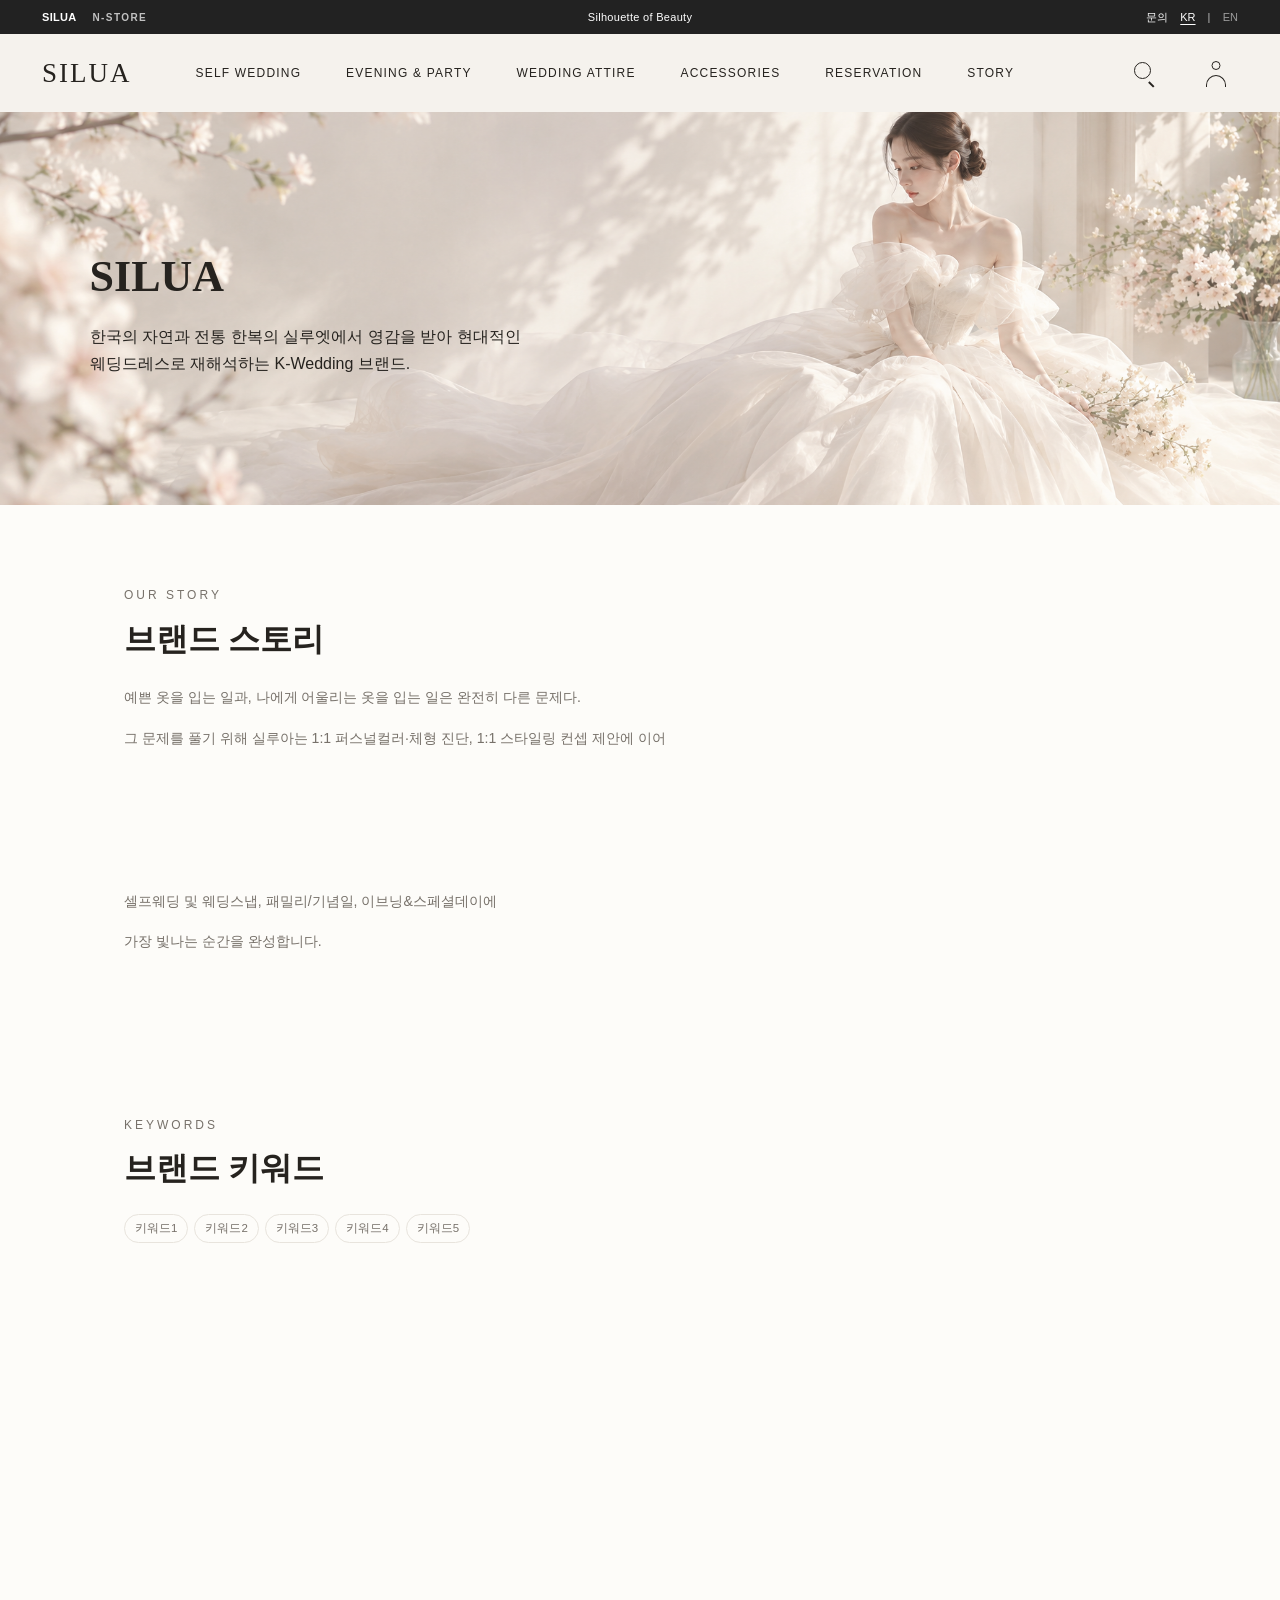
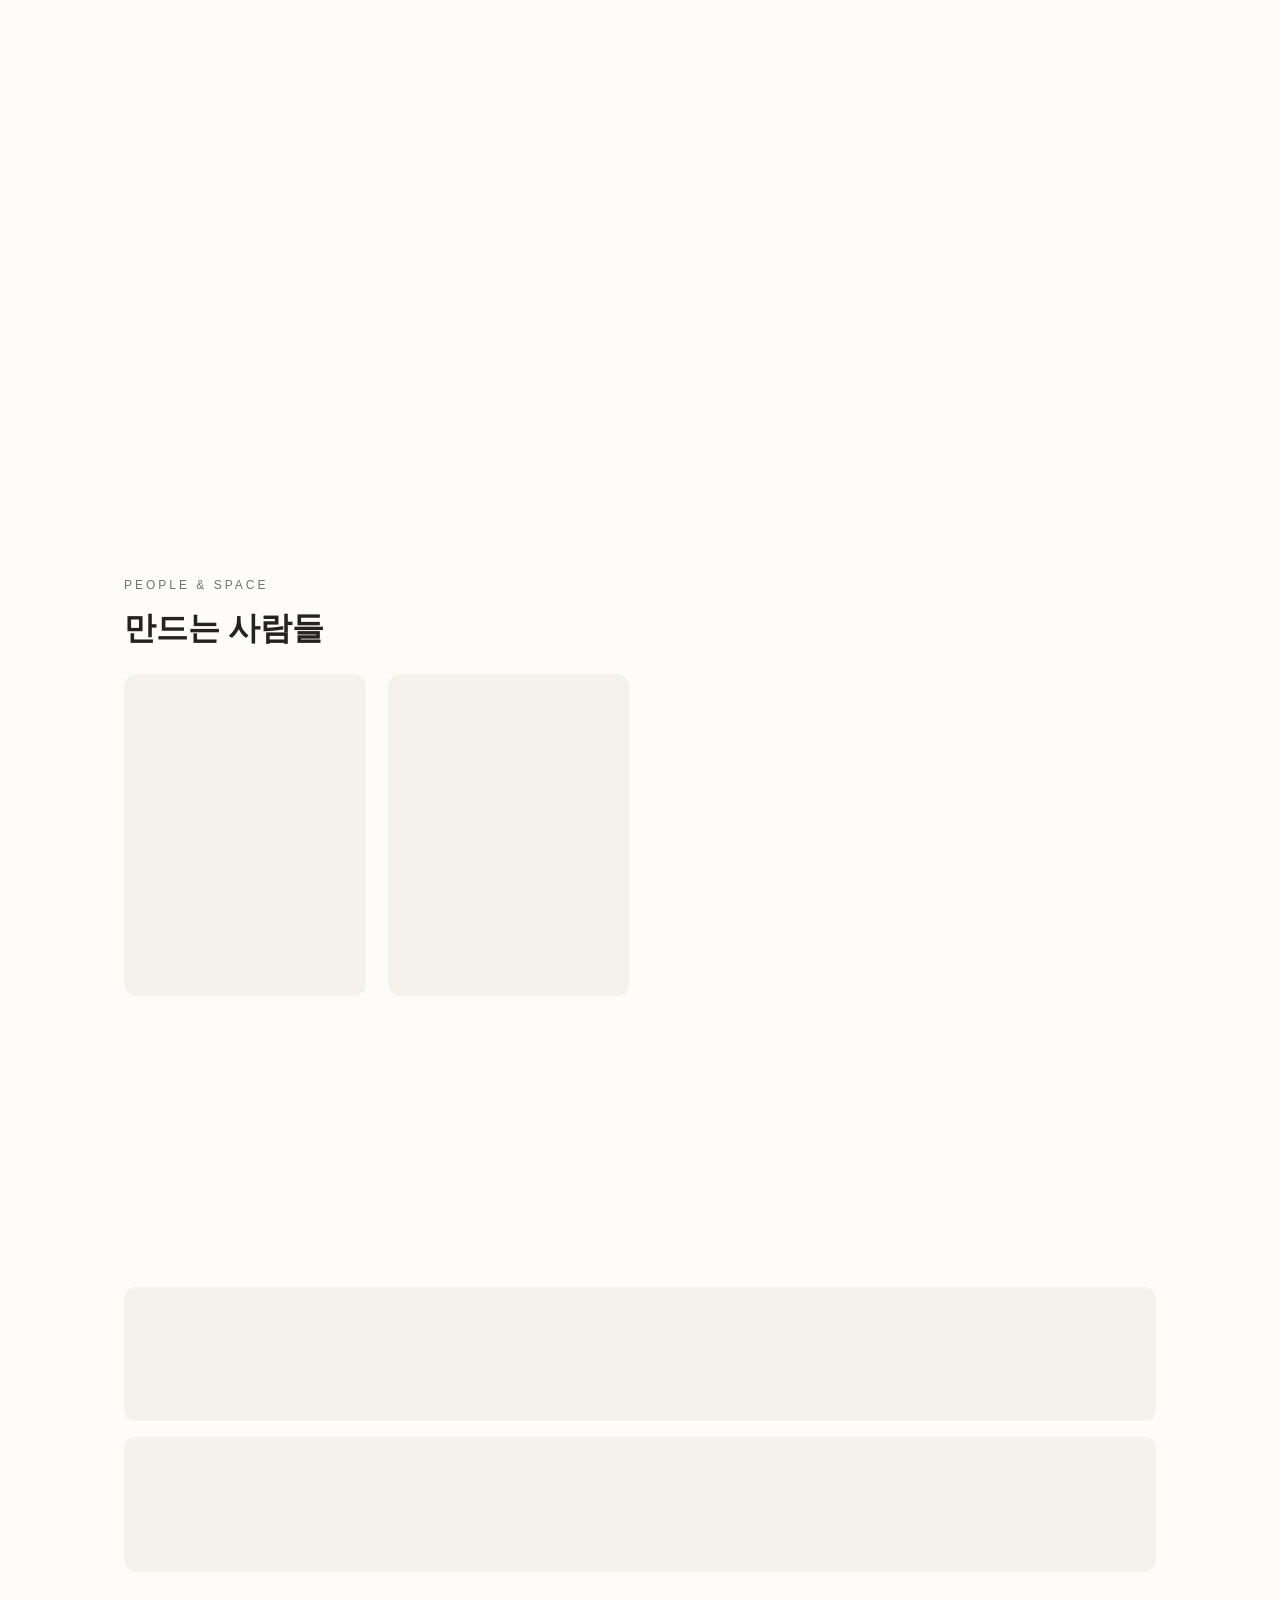
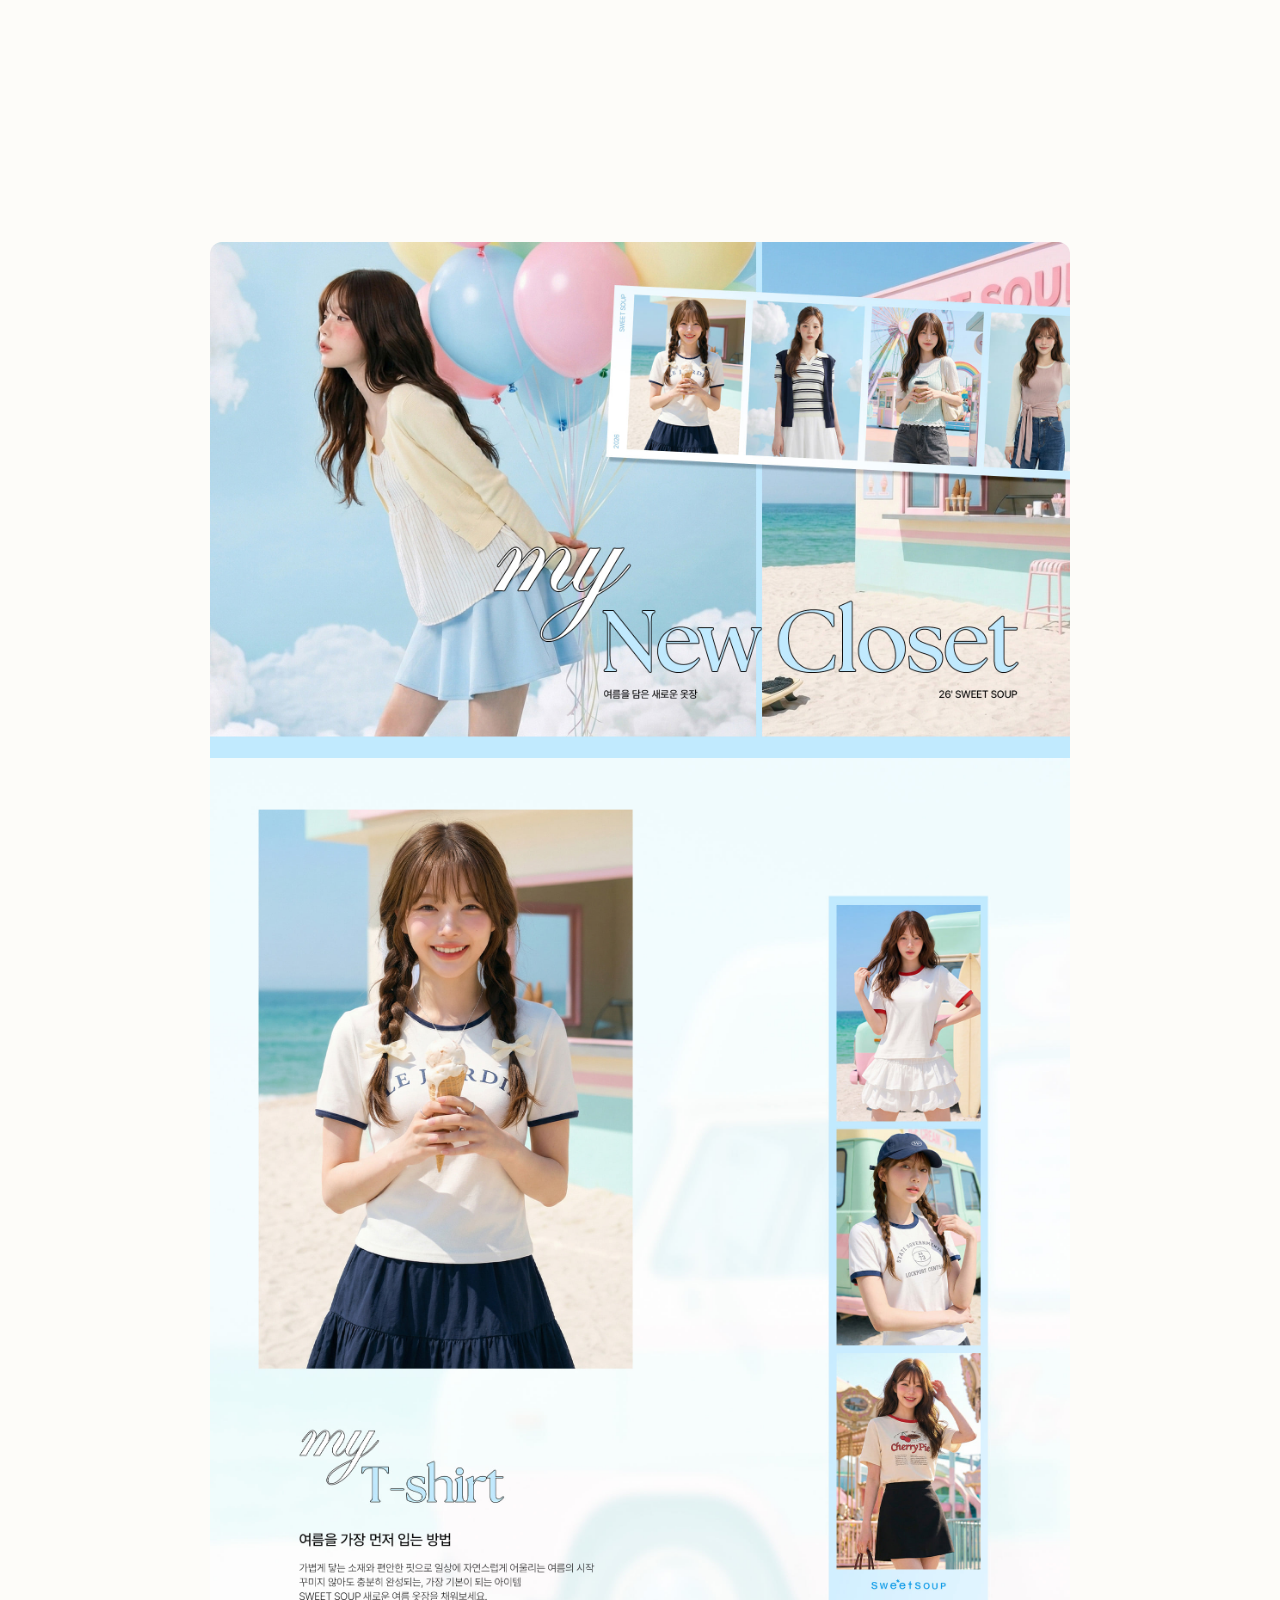
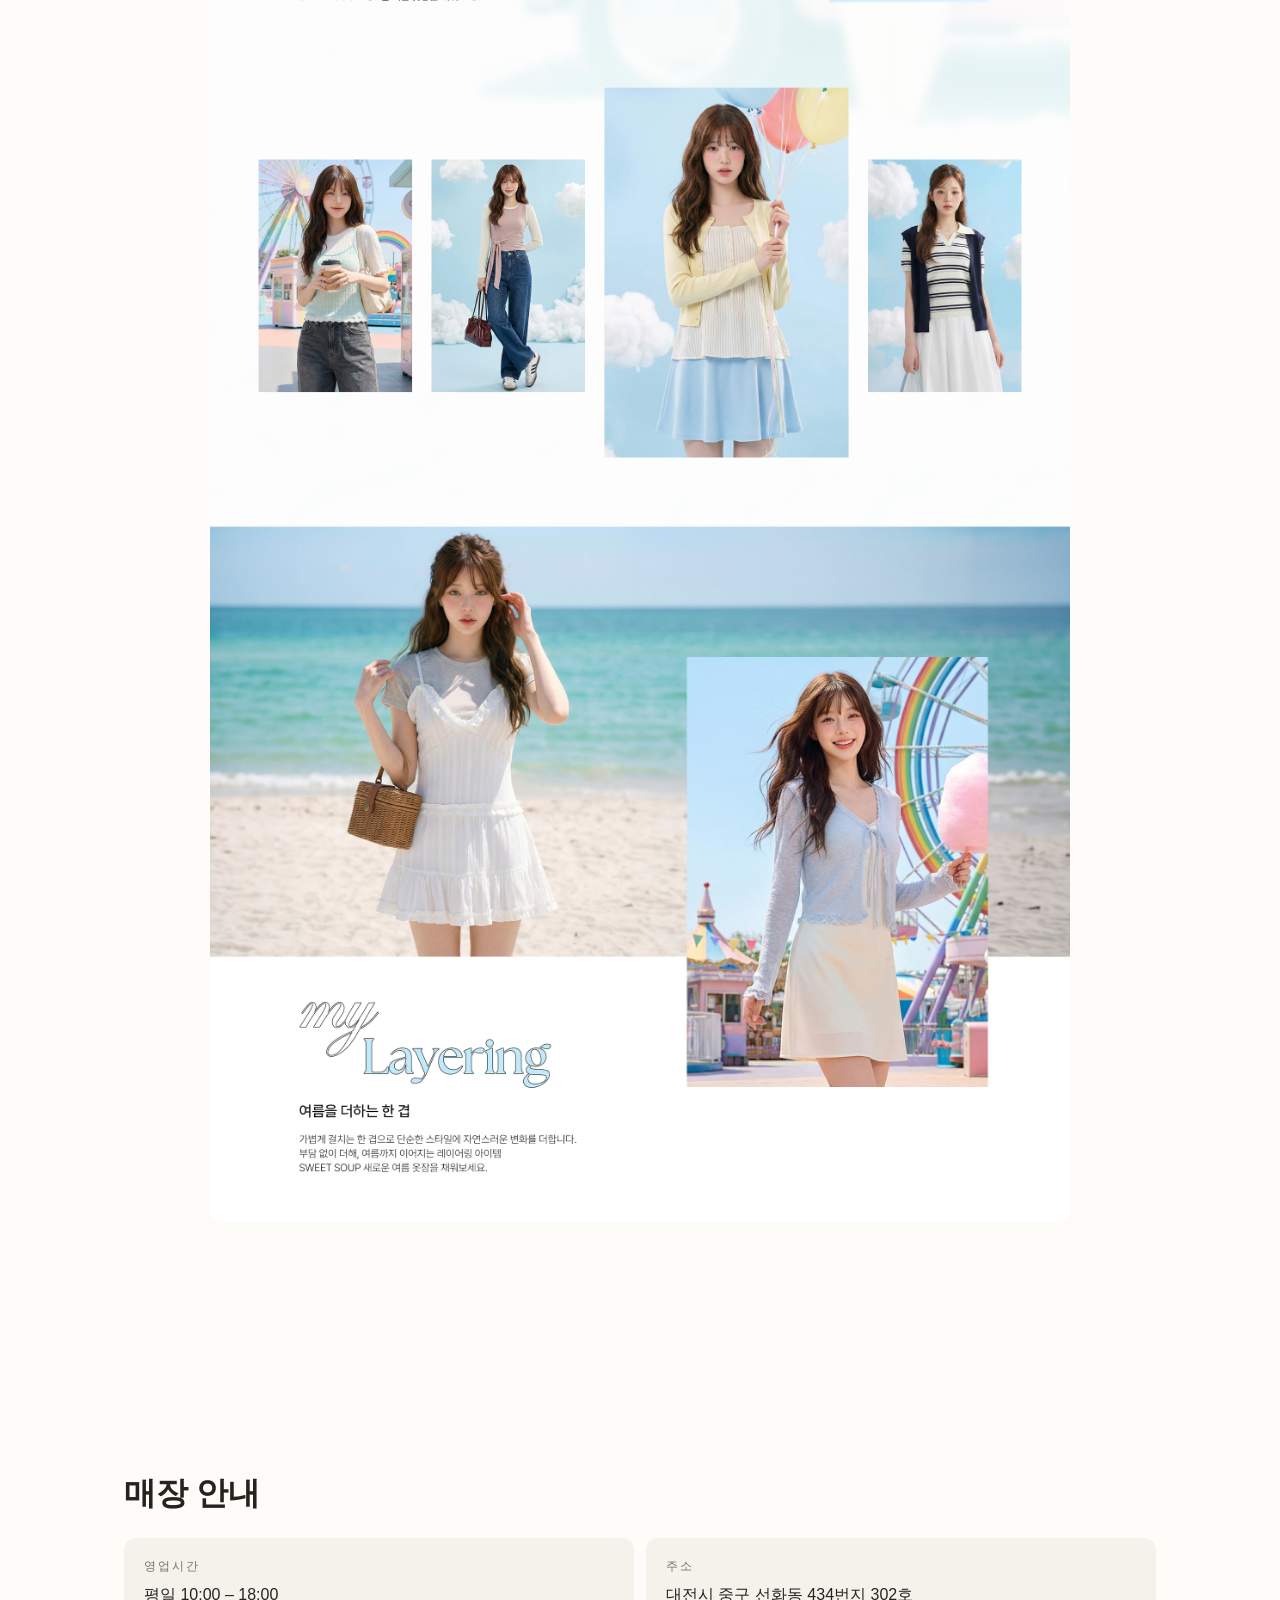
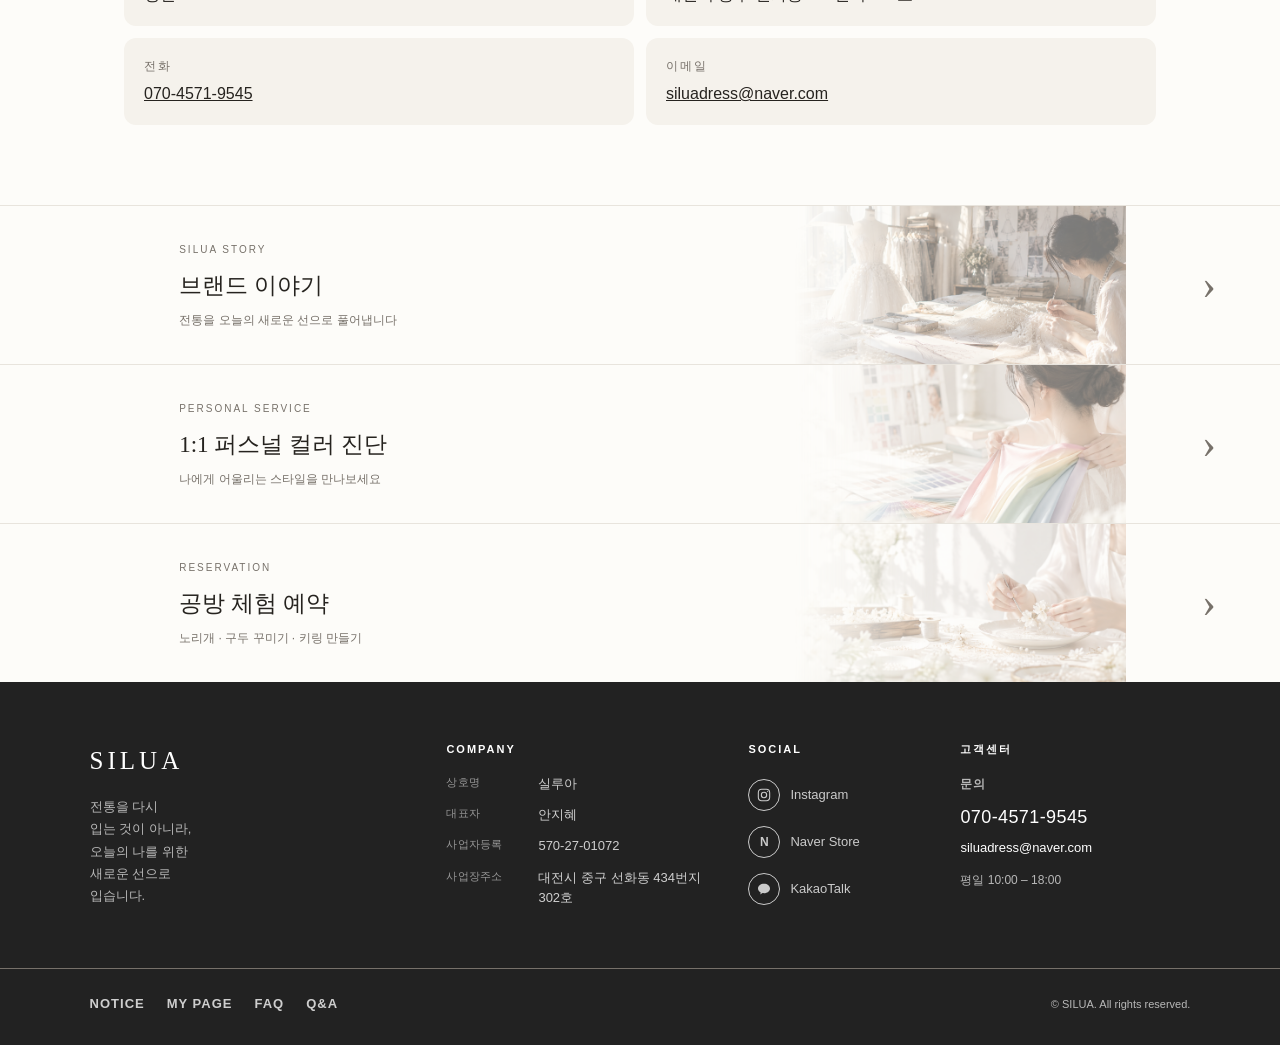
==== commit dce0e7af: "[정민지] 기존 디자인에 컬렉션 필터와 안내 이미지 적용" ====
--- a/about.html
+++ b/about.html
@@ -6,7 +6,7 @@
   <title>브랜드 소개 — SILUA</title>
   <meta name="description" content="브랜드 스토리와 철학을 소개합니다." />
   <link rel="icon" href="images/favicon.png" />
-  <link rel="stylesheet" href="style.css?v=20260915-home-logo-20" />
+  <link rel="stylesheet" href="style.css?v=20260918-collection-images-22" />
   <link rel="stylesheet" href="rich-content.css?v=20260826-rich-editor-1" />
   <!-- 이 페이지의 본문 글자에만 사용하는 스크롤 효과입니다. -->
   <style>
@@ -176,7 +176,7 @@
 
   <script src="catalog.js?v=20260826-rich-editor-1"></script>
   <script src="portfolio.js"></script>
-  <script src="script.js?v=20260914-slide-spacing-17"></script>
+  <script src="script.js?v=20260918-collection-images-18"></script>
   <script>
     (() => {
       // 섹션의 왼쪽 여백만큼 확장하고 오른쪽은 원래 1/3 지점에 맞춥니다.
--- a/style.css
+++ b/style.css
@@ -206,6 +206,15 @@
 .page-head { background: var(--surface); text-align: center; padding: 64px 22px 48px; }
 .page-head h1 { font-family: var(--font-display); font-size: clamp(26px, 7vw, 44px); }
 .page-head p { color: var(--ink-soft); margin-top: 8px; }
+
+/* 제품 페이지의 취급 품목을 네모형 버튼으로 간단히 분류합니다. */
+.product-category-filter { display: flex; overflow-x: auto; padding: 16px 18px; justify-content: flex-start; gap: 8px; border-bottom: 1px solid var(--line); background: var(--bg); scrollbar-width: none; }
+.product-category-filter::-webkit-scrollbar { display: none; }
+.product-category-filter button { min-height: 44px; padding: 0 16px; flex: 0 0 auto; border: 1px solid var(--line); border-radius: 0; background: var(--bg); color: var(--ink); font: inherit; font-size: 12px; cursor: pointer; transition: border-color .2s ease, background .2s ease, color .2s ease; }
+.product-category-filter button:hover,
+.product-category-filter button:focus-visible { border-color: var(--ink); }
+.product-category-filter button[aria-pressed="true"] { border-color: var(--ink); background: var(--ink); color: var(--header-light); }
+.product-grid-section { scroll-margin-top: 112px; }
 /* 소개 배너: 모바일에서는 사진 아래에 문구를 배치해 가독성을 지킵니다. */
 .page-head.about-banner { position: relative; padding: 0 0 32px; overflow: hidden; }
 .about-banner-image { display: block; width: 100%; height: 240px; object-fit: cover; object-position: 75% center; }
@@ -449,14 +458,14 @@
 .footer-banners { display: flex; flex-direction: column; gap: 1px; overflow: hidden; padding: 0; background: var(--line); color: var(--ink); }
 .footer-banner { position: relative; display: flex; width: 100%; min-height: 132px; padding: 24px 25% 24px 22px; flex: none; flex-direction: column; justify-content: center; overflow: hidden; background: var(--bg); color: inherit; text-decoration: none; transition: background .25s ease; isolation: isolate; }
 .footer-banner::before { content: "›"; position: absolute; top: 50%; right: 20px; z-index: 2; color: var(--ink-soft); font-family: var(--font-display); font-size: 34px; line-height: 1; transform: translateY(-50%); }
-.footer-banner::after { content: ""; position: absolute; top: 0; right: 10%; bottom: 0; z-index: -1; width: 28%; background-position: center; background-repeat: no-repeat; background-size: contain; opacity: .42; transition: opacity .25s ease, transform .35s ease; }
-.footer-banner:nth-child(1)::after { background-image: url("images/theme-bridal.png"); }
-.footer-banner:nth-child(2)::after { background-image: url("images/theme-evening.png"); }
-.footer-banner:nth-child(3)::after { background-image: url("images/theme-modern.png"); }
+.footer-banner::after { content: ""; position: absolute; top: 0; right: 5%; bottom: 0; z-index: -1; width: 40%; background-position: center; background-repeat: no-repeat; background-size: cover; opacity: .56; transition: opacity .25s ease, transform .35s ease; -webkit-mask-image: linear-gradient(to right, transparent 0%, rgba(0, 0, 0, .35) 18%, #000 42%, #000 100%); mask-image: linear-gradient(to right, transparent 0%, rgba(0, 0, 0, .35) 18%, #000 42%, #000 100%); }
+.footer-banner:nth-child(1)::after { background-image: url("images/footer-brand-story.png"); }
+.footer-banner:nth-child(2)::after { background-image: url("images/footer-personal-color.png"); }
+.footer-banner:nth-child(3)::after { background-image: url("images/footer-workshop.png"); }
 .footer-banner:hover,
 .footer-banner:focus-visible { background: var(--surface); }
 .footer-banner:hover::after,
-.footer-banner:focus-visible::after { opacity: .58; transform: scale(1.03); }
+.footer-banner:focus-visible::after { opacity: .68; transform: scale(1.03); }
 .footer-banner-label { color: var(--ink-soft); font-size: 10px; letter-spacing: 2px; }
 .footer-banner strong { margin-top: 8px; font-family: var(--font-display); font-size: 23px; font-weight: 500; }
 .footer-banner-copy { margin-top: 5px; color: var(--ink-soft); font-size: 12px; }
@@ -543,6 +552,7 @@
 
 /* ===== 큰 화면(태블릿/PC) — 720px 이상 ===== */
 @media (min-width: 720px) {
+  .product-category-filter { justify-content: center; }
   .top-notice { width: 50%; font-size: 11px; }
   .home-transition { min-height: 300px; padding-right: max(32px, 7vw); padding-left: max(32px, 7vw); gap: 34px; }
   .home-categories { grid-template-columns: repeat(3, minmax(0, 1fr)); }
